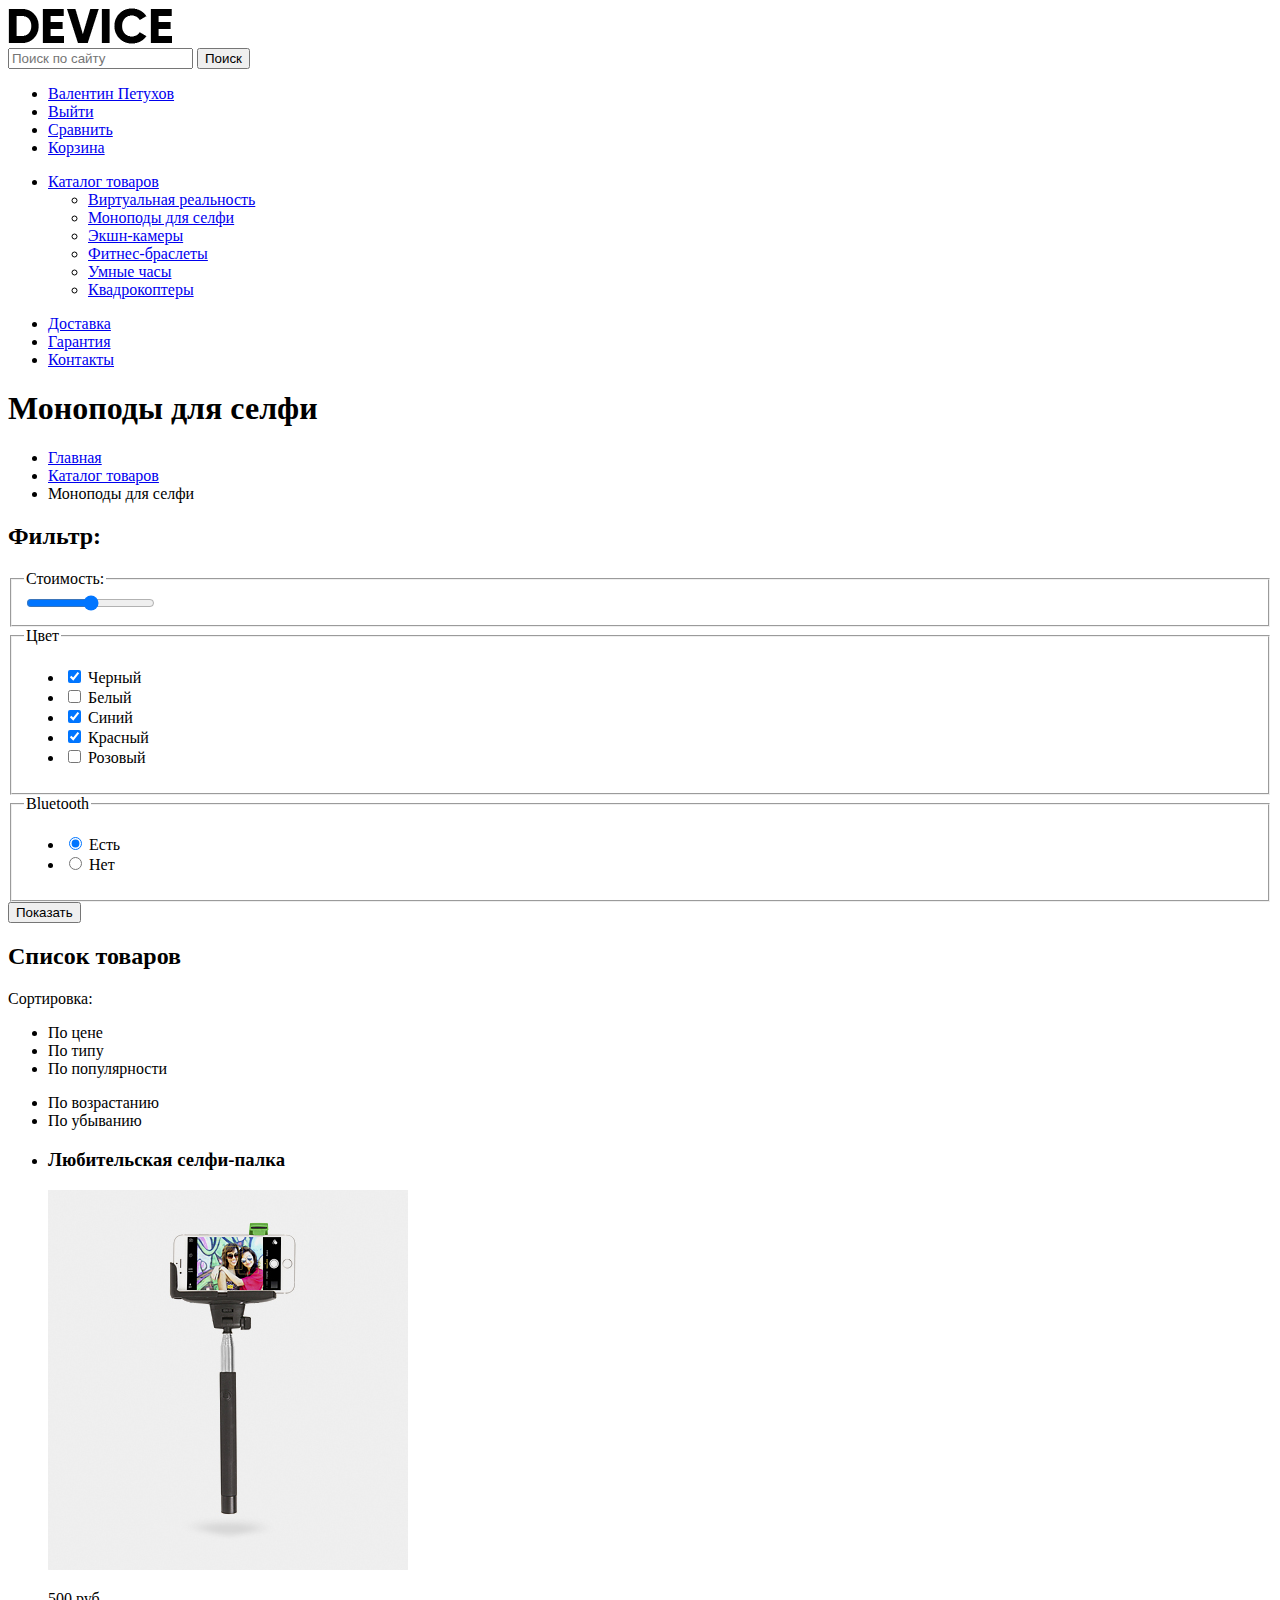
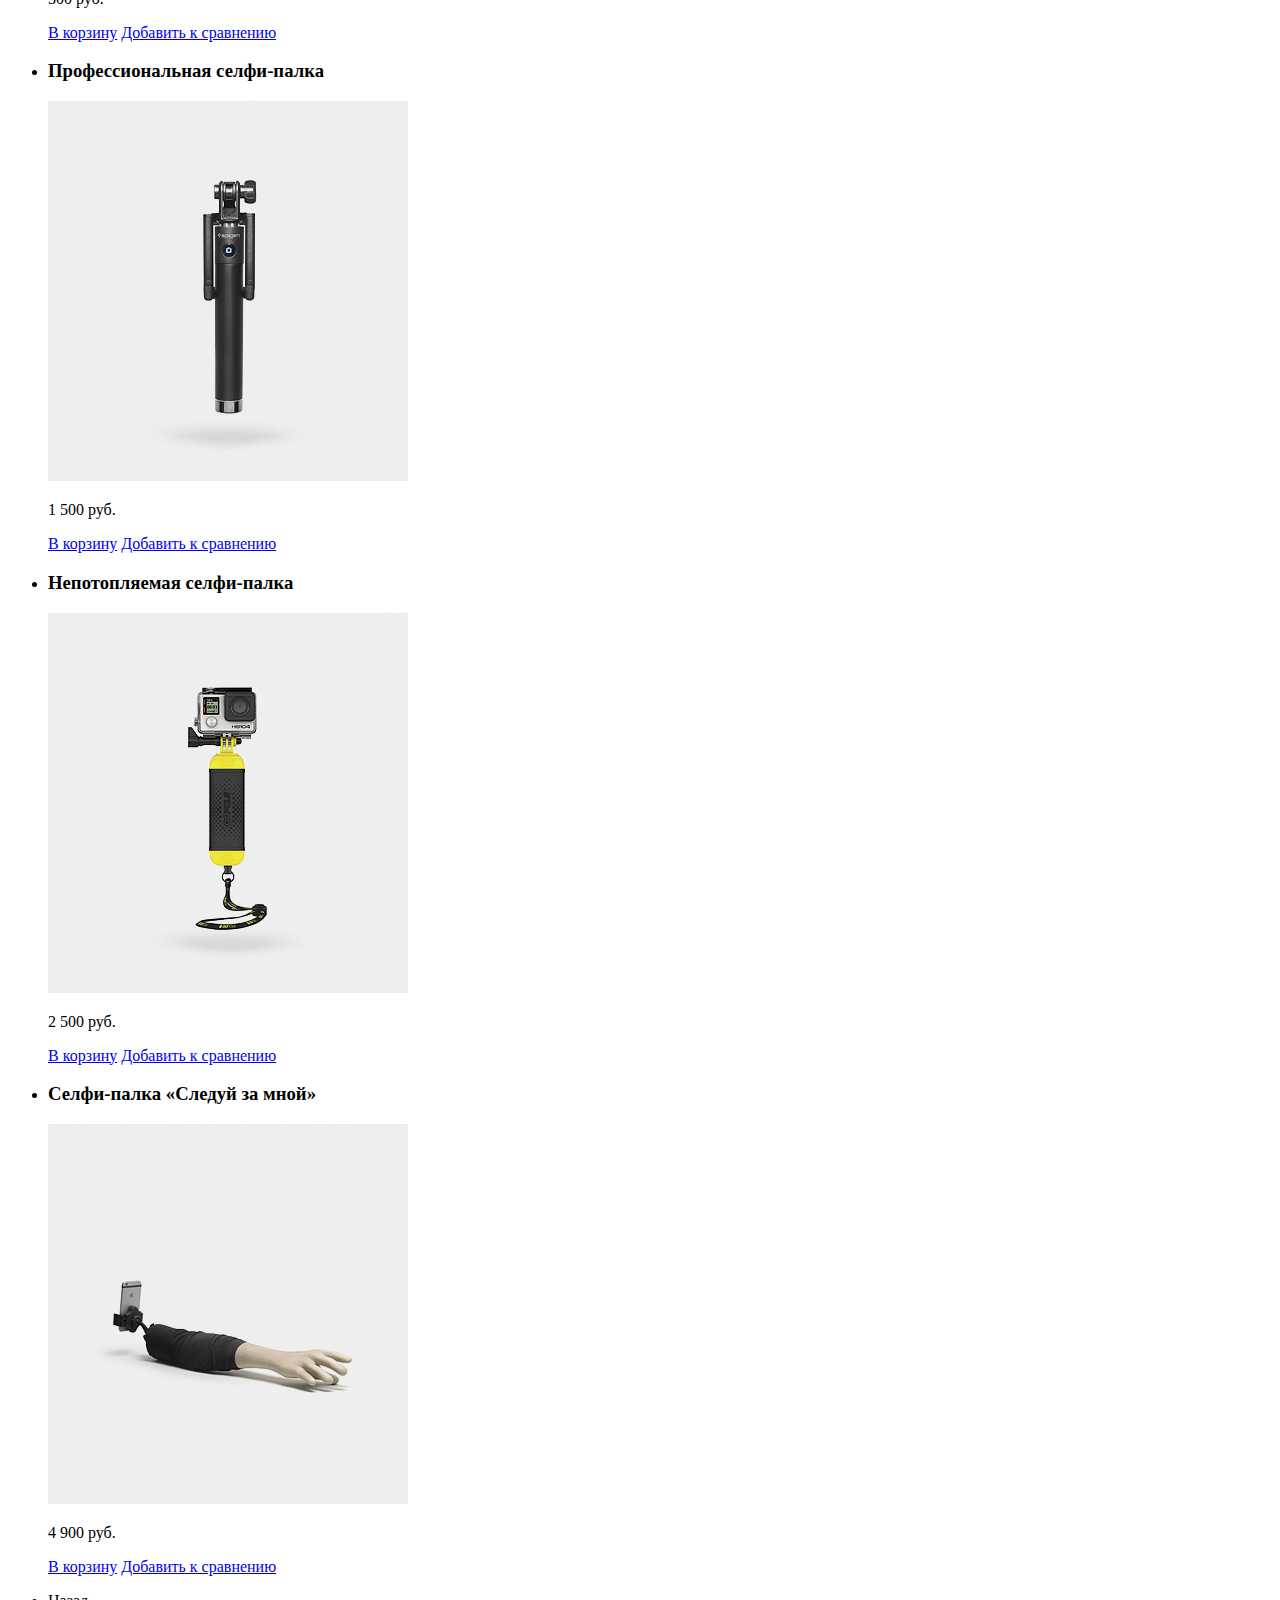
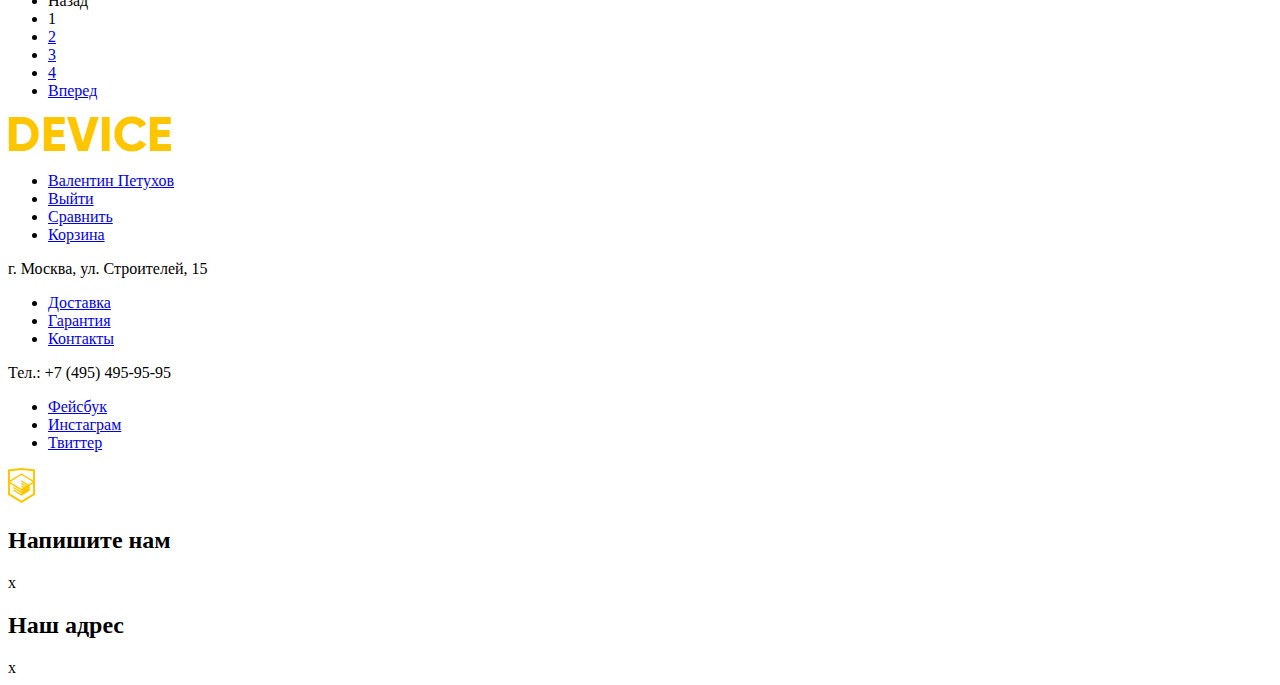
==== catalog.html @ 66d59907 "Доработка страницы каталога по замечаниям" ====
<!DOCTYPE html>
<html lang="ru">
<head>
	<meta charset="utf-8">
	<title>Каталог магазина полезных гаджетов «Девайс»</title>
</head>
<body>
	<header class="main-header">
		<a href="index.html" class="logo">
			<img src="images/device-logo.png" width="164" height="36" alt="Логотип магазина «Девайс»" />
		</a>
		<div class="row">
			<div class="search">
				<form id="product-search-form" method="get" action="https://echo.htmlacademy.ru">
					<input type="text" name="search" placeholder="Поиск по сайту" />
					<button type="submit" name="search">Поиск</button>
				</form>
			</div>
			<ul class="user-area">
				<li class="logged-in"><a href="#">Валентин Петухов</a></li>
				<li class="login-link"><a href="#">Выйти</a></li>
				<li class="compare"><a href="#">Сравнить</a></li>
				<li class="cart"><a href="#">Корзина</a></li>
			</ul>
		</div>

		<div class="row">
			<nav class="catalog-navigation site-navigation">
				<ul>
					<li><a href="catalog.html">Каталог товаров</a>
						<ul>
							<li><a href="vr.html">Виртуальная реальность</a></li>
							<li><a href="monopod.html">Моноподы для селфи</a></li>
							<li><a href="action-cam.html">Экшн-камеры</a></li>
							<li><a href="fitness.html">Фитнес-браслеты</a></li>
							<li><a href="smart-watch.html">Умные часы</a></li>
							<li><a href="quadrocopter.html">Квадрокоптеры</a></li>							
						</ul>
					</li>
				</ul>
			</nav>
			<nav class="secondary-navigation site-navigation">
				<ul>
					<li><a href="delivery.html">Доставка</a></li>
					<li><a href="guarantee.html">Гарантия</a></li>
					<li><a href="contacts.html">Контакты</a></li>
				</ul>
			</nav>
		</div>
	</header>
	<main class="main-content">
		<h1 class="page-title">Моноподы для селфи</h1>
		<ul class="breadcrumbs">
			<li><a href="index.html">Главная</a></li>
			<li><a href="catalog.html">Каталог товаров</a></li>
			<li class="current">Моноподы для селфи</li>
		</ul>

		<aside class="sidebar">
			<form class="filter" method="get" action="https://echo.htmlacademy.ru">
				<h2>Фильтр:</h2>
				<fieldset class="price-range">
					<legend>Стоимость:</legend>
					<input type="range" name="price-range" min="0" max="10000" />
				</fieldset>

				<fieldset class="color">
					<legend>Цвет</legend>
					<ul class="color-choice">
						<li>
							<input type="checkbox" id="filter-black" name="black" checked />
							<label for="filter-black">Черный</label>
						</li>
						<li>
							<input type="checkbox" id="filter-white" name="white" />
							<label for="filter-white">Белый</label>
						</li>
						<li>
							<input type="checkbox" id="filter-blue" name="blue" checked />
							<label for="filter-blue">Синий</label>
						</li>
						<li>
							<input type="checkbox" id="filter-red" name="red" checked />
							<label for="filter-red">Красный</label>
						</li>
						<li>
							<input type="checkbox" id="filter-pink" name="pink" />
							<label for="filter-pink">Розовый</label>
						</li>
					</ul>
				</fieldset>

				<fieldset class="bluetooth">
					<legend>Bluetooth</legend>
					<ul class="bluetooth-choice">
						<li>
							<input type="radio" id="yes" name="radio" checked />
							<label for="yes">Есть</label>
						</li>
						<li>
							<input type="radio" id="no" name="radio" />
							<label for="no">Нет</label>
						</li>
					</ul>
				</fieldset>
				<button type="submit" class="button">Показать</button>
			</form>
		</aside>

		<section class="products">
			<h2 class="visually-hidden">Список товаров</h2>
			<div class="sorting">
				<p>Сортировка:</p>
				<ul class="sorting-options">
					<li class="active">По цене</li>
					<li>По типу</li>
					<li>По популярности</li>
				</ul>
				<ul class="asc-desc">
					<li>По возрастанию</li>
					<li>По убыванию</li>
				</ul>
			</div>
			<ul class="product-list">
				<li class="product-item">
					<div class="product-item-info">
						<h3><a class="product-category">Любительская селфи-палка</a></h3>
						<p class="product-image"><a href="product-1.html"><img src="images/product-1.jpg" width="360" height="380" alt="Любительская селфи-палка"></a></p>
						<p class="product-price">500 руб.</p>						
					</div>
					<div class="product-item-overlay hidden">
						<a href="#" class="button">В корзину</a>
						<a href="#">Добавить к сравнению</a>						
					</div>
				</li>
				<li class="product-item">
					<div class="product-item-info">
						<h3><a class="product-category">Профессиональная селфи-палка</a></h3>
						<p class="product-image"><a href="product-2.html"><img src="images/product-2.jpg" width="360" height="380" alt="Профессиональная селфи-палка"></a></p>
						<p class="product-price">1 500 руб.</p>						
					</div>
					<div class="product-item-overlay hidden">
						<a href="#" class="button">В корзину</a>
						<a href="#">Добавить к сравнению</a>						
					</div>
				</li>
				<li class="product-item">
					<div class="product-item-info">
						<h3><a class="product-category">Непотопляемая селфи-палка</a></h3>
						<p class="product-image"><a href="product-3.html"><img src="images/product-3.jpg" width="360" height="380" alt="Непотопляемая селфи-палка"></a></p>
						<p class="product-price">2 500 руб.</p>						
					</div>
					<div class="product-item-overlay hidden">
						<a href="#" class="button">В корзину</a>
						<a href="#">Добавить к сравнению</a>						
					</div>
				</li>
				<li class="product-item">
					<div class="product-item-info">
						<h3><a class="product-category">Селфи-палка «Следуй за мной»</a></h3>
						<p class="product-image"><a href="product-4.html"><img src="images/product-4.jpg" width="360" height="380" alt="Селфи-палка «Следуй за мной»"></a></p>
						<p class="product-price">4 900 руб.</p>						
					</div>
					<div class="product-item-overlay hidden">
						<a href="#" class="button">В корзину</a>
						<a href="#">Добавить к сравнению</a>						
					</div>
				</li>
			</ul>
			<ul class="pagination">
				<li><a class="page-number prev">Назад</a></li>
				<li><a class="page-number current">1</a></li>
				<li><a href="#" class="page-number">2</a></li>
				<li><a href="#" class="page-number">3</a></li>
				<li><a href="#" class="page-number">4</a></li>
				<li><a href="#" class="page-number next">Вперед</a></li>
			</ul>
		</section>
	</main>
	<footer class="main-footer">
		<a href="index.html" class="logo">
			<img src="images/device-logo-yellow.png" width="163" height="36" alt="Логотип магазина «Девайс»" />
		</a>
		<ul class="user-area">
			<li class="logged-in"><a href="#">Валентин Петухов</a></li>
			<li class="login-link"><a href="#">Выйти</a></li>
			<li class="compare"><a href="#">Сравнить</a></li>
			<li class="cart"><a href="#">Корзина</a></li>
		</ul>
		<p class="contacts">г. Москва, ул. Строителей, 15</p>
		<nav class="secondary-navigation site-navigation">
			<ul>
				<li><a href="delivery.html">Доставка</a></li>
				<li><a href="guarantee.html">Гарантия</a></li>
				<li><a href="contacts.html">Контакты</a></li>
			</ul>
		</nav>
		<p class="phone">Тел.: +7 (495) 495-95-95</p>
		<ul class="social">
			<li class="social-btn fb"><a href="facebook.com">Фейсбук</a></li>
			<li class="social-btn instagram"><a href="instagram.com">Инстаграм</a></li>
			<li class="social-btn twitter"><a href="twitter.com">Твиттер</a></li>
		</ul>
		<p class="copyright"><a href="https://htmlacademy.ru/intensive/htmlcss" title="HTML Academy" target="_blank"><img src="images/html-academy.png" width="27" height="35" alt="HTML Academy"></a></p>
	</footer>

	<section class="modal modal-contact">
		<h2 class="visually-hidden">Напишите нам</h2>
		<!-- Форма -->
		<span class="modal-close">х</span>
	</section>

	<section class="modal modal-map">
		<h2 class="visually-hidden">Наш адрес</h2>
		<!-- Карта -->
		<span class="modal-close">х</span>
	</section>
</body>
</html>
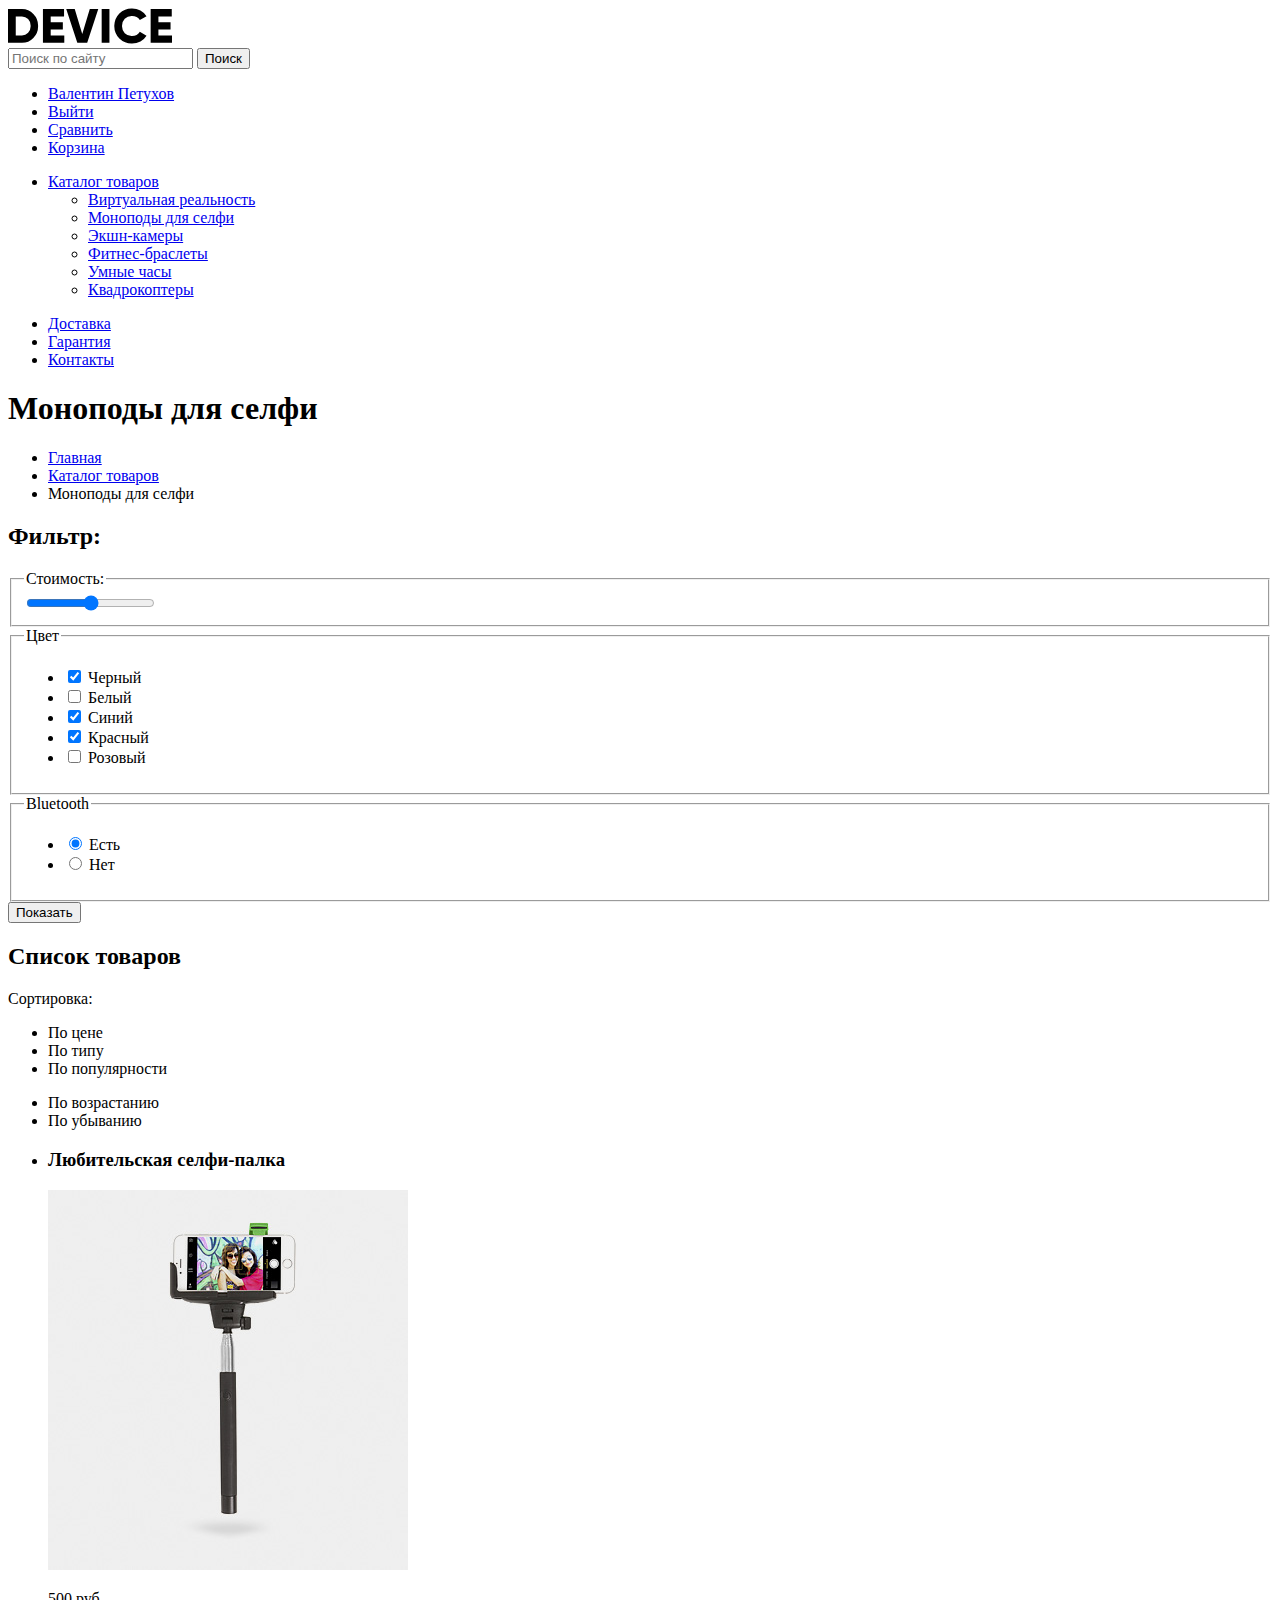
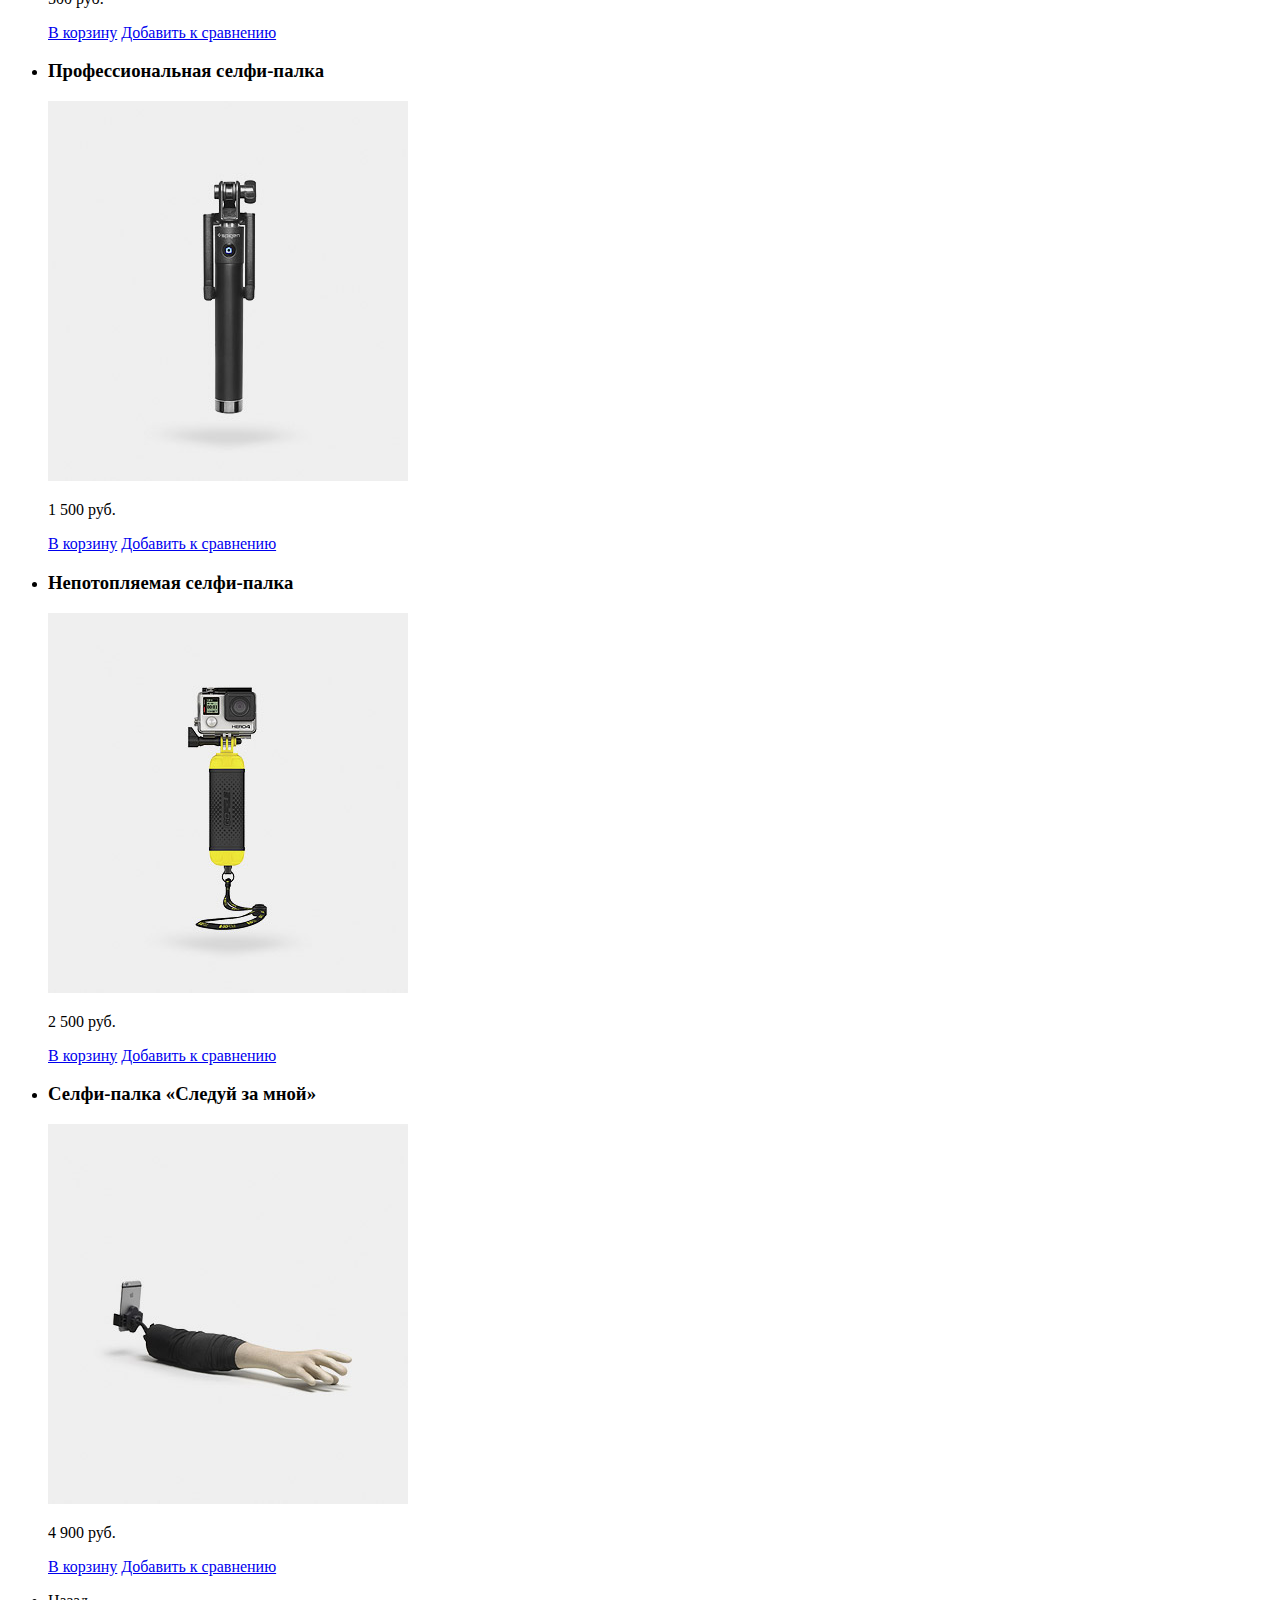
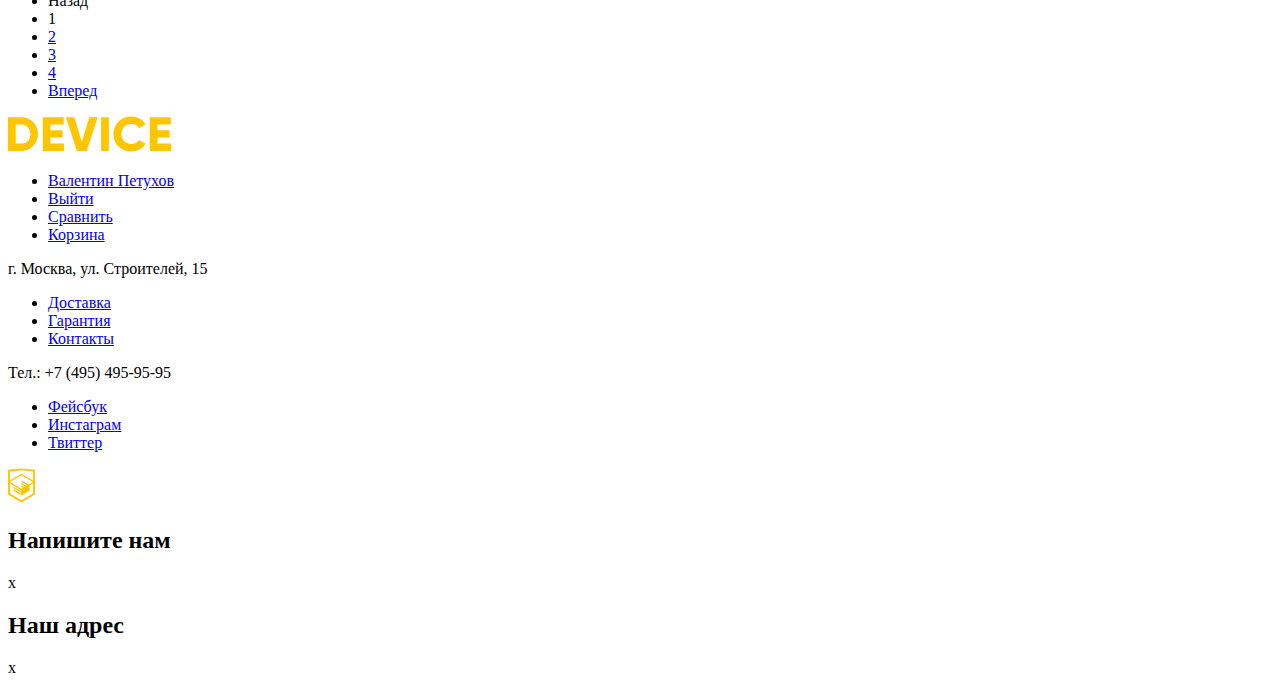
==== commit ff4ed4fa: "Подготовка графики – страница каталога" ====
--- a/catalog.html
+++ b/catalog.html
@@ -7,7 +7,7 @@
 <body>
 	<header class="main-header">
 		<a href="index.html" class="logo">
-			<img src="images/device-logo.png" width="164" height="36" alt="Логотип магазина «Девайс»" />
+			<img src="images/device-logo.svg" width="164" height="36" alt="Логотип магазина «Девайс»" />
 		</a>
 		<div class="row">
 			<div class="search">
@@ -179,7 +179,7 @@
 	</main>
 	<footer class="main-footer">
 		<a href="index.html" class="logo">
-			<img src="images/device-logo-yellow.png" width="163" height="36" alt="Логотип магазина «Девайс»" />
+			<img src="images/device-logo-yellow.svg" width="163" height="36" alt="Логотип магазина «Девайс»" />
 		</a>
 		<ul class="user-area">
 			<li class="logged-in"><a href="#">Валентин Петухов</a></li>
@@ -201,7 +201,7 @@
 			<li class="social-btn instagram"><a href="instagram.com">Инстаграм</a></li>
 			<li class="social-btn twitter"><a href="twitter.com">Твиттер</a></li>
 		</ul>
-		<p class="copyright"><a href="https://htmlacademy.ru/intensive/htmlcss" title="HTML Academy" target="_blank"><img src="images/html-academy.png" width="27" height="35" alt="HTML Academy"></a></p>
+		<p class="copyright"><a href="https://htmlacademy.ru/intensive/htmlcss" title="HTML Academy" target="_blank"><img src="images/html-academy.svg" width="27" height="35" alt="HTML Academy"></a></p>
 	</footer>
 
 	<section class="modal modal-contact">
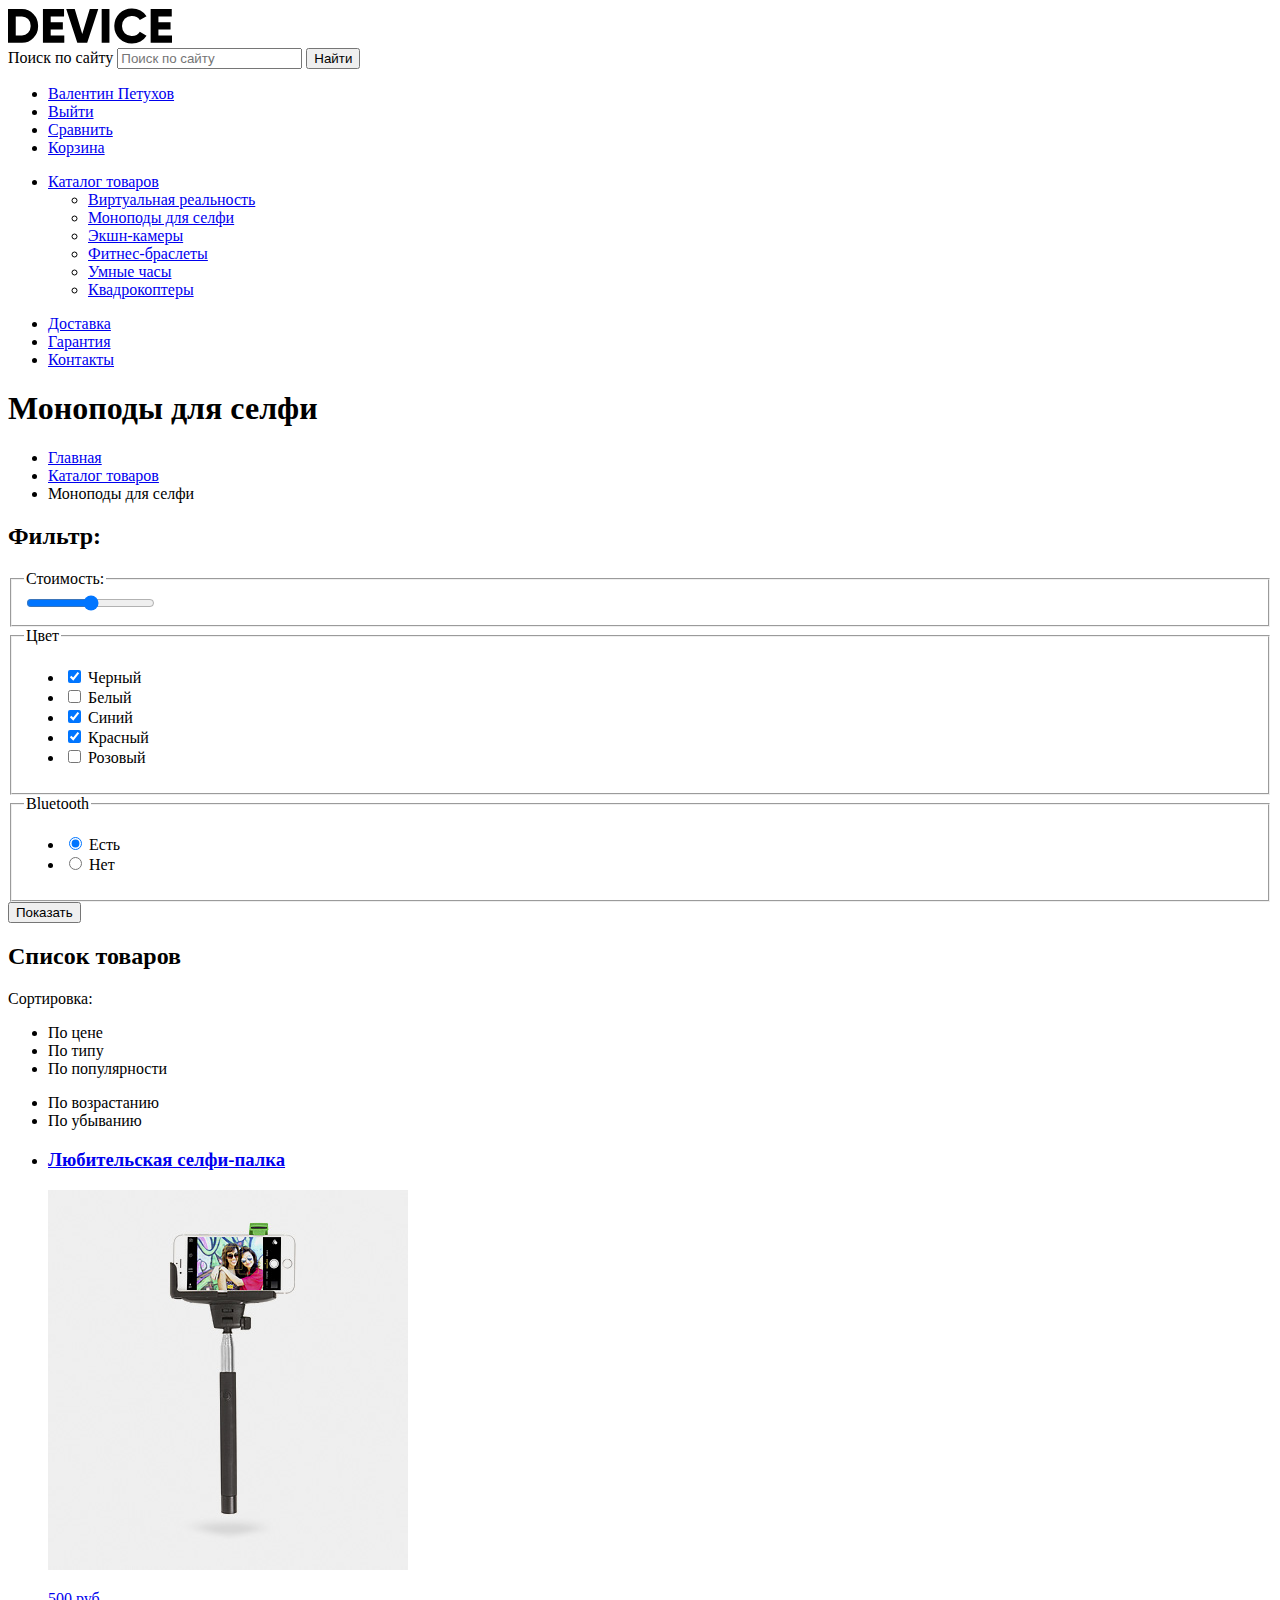
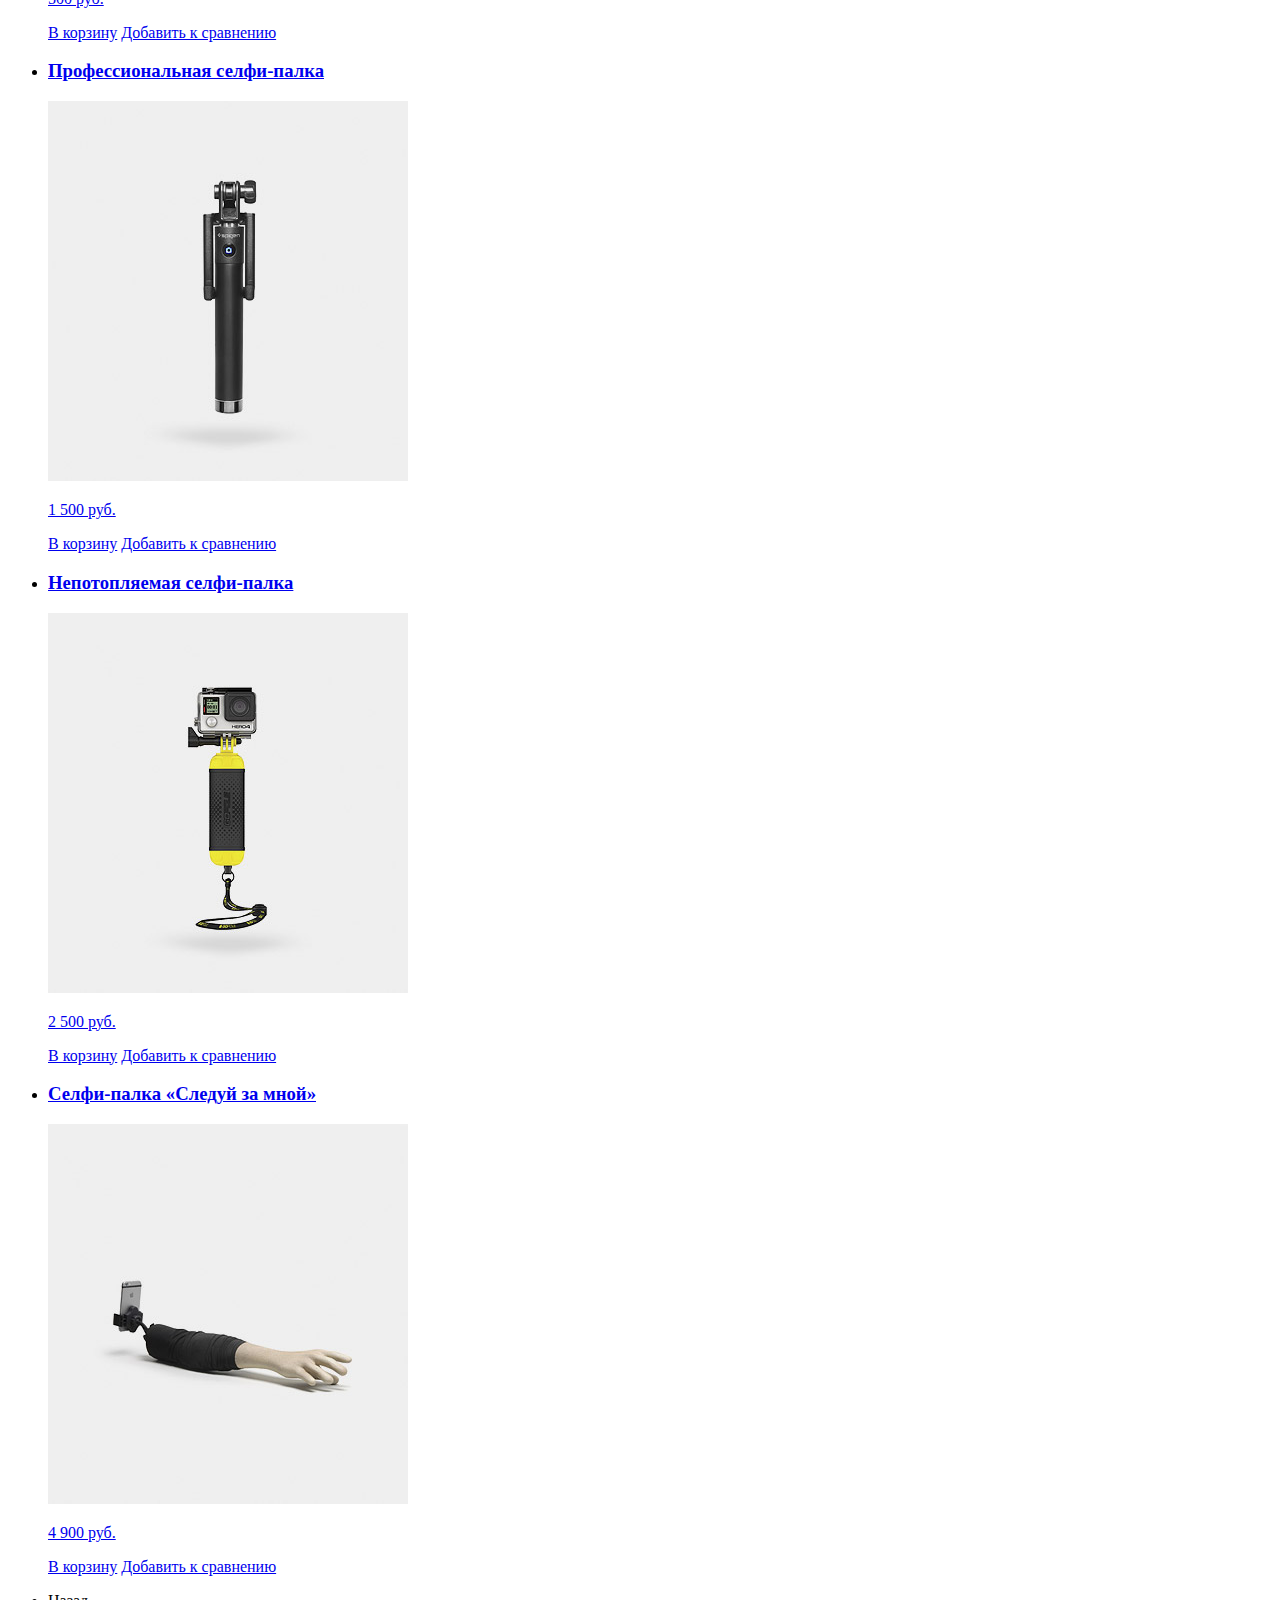
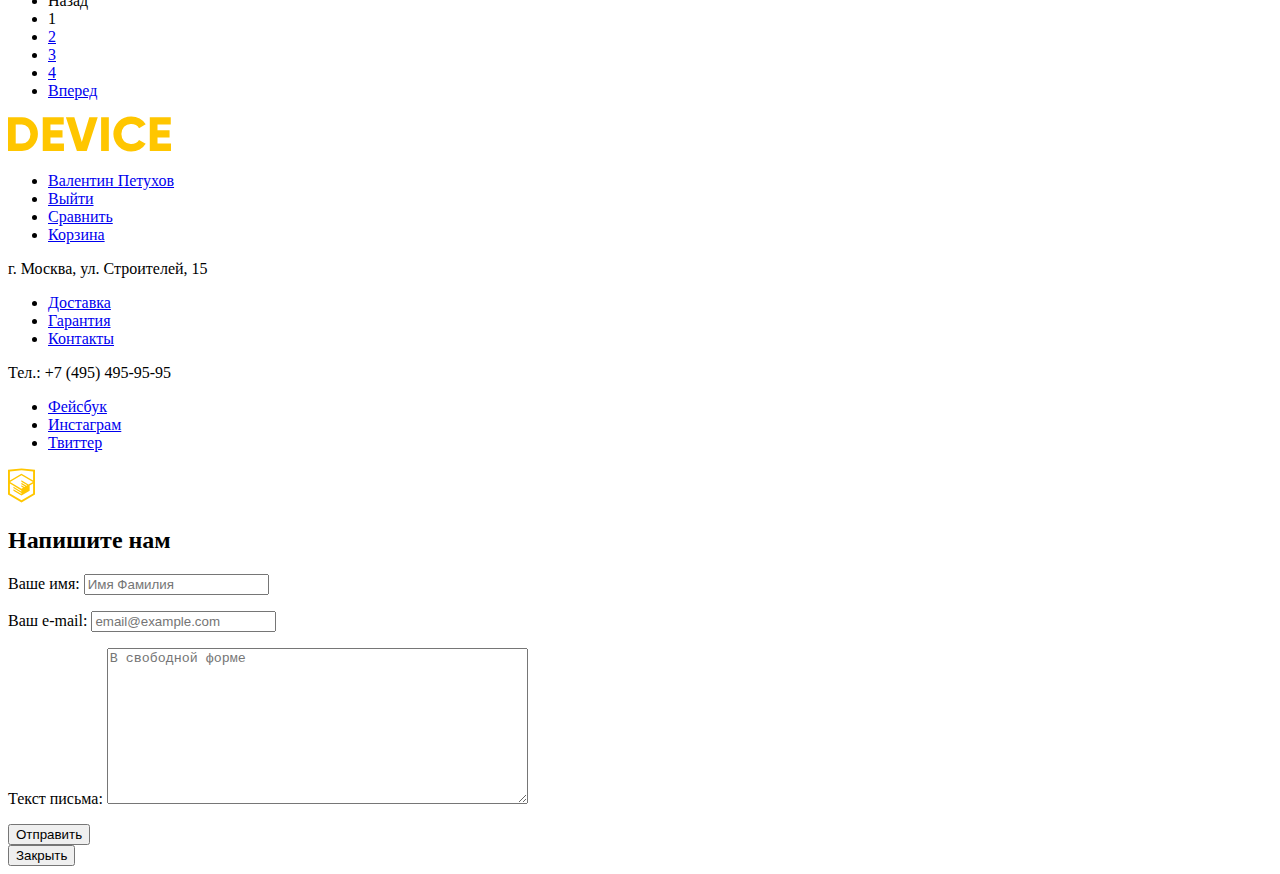
==== commit 0480392b: "Завершение разметки, доступность – страница каталога" ====
--- a/catalog.html
+++ b/catalog.html
@@ -11,21 +11,22 @@
 		</a>
 		<div class="row">
 			<div class="search">
-				<form id="product-search-form" method="get" action="https://echo.htmlacademy.ru">
-					<input type="text" name="search" placeholder="Поиск по сайту" />
-					<button type="submit" name="search">Поиск</button>
+				<form id="search-form" action="https://echo.htmlacademy.ru" method="get">
+					<label for="search-input" class="visually-hidden">Поиск по сайту</label>
+					<input type="text" id="search-input" name="search" placeholder="Поиск по сайту" />
+					<button type="submit" class="visually-hidden">Найти</button>
 				</form>
 			</div>
-			<ul class="user-area">
-				<li class="logged-in"><a href="#">Валентин Петухов</a></li>
-				<li class="login-link"><a href="#">Выйти</a></li>
-				<li class="compare"><a href="#">Сравнить</a></li>
-				<li class="cart"><a href="#">Корзина</a></li>
+			<ul class="user-area" aria-label="Меню пользователя">
+				<li class="logged-in"><a href="profile.html">Валентин Петухов</a></li>
+				<li class="login-link"><a href="logout.html">Выйти</a></li>
+				<li class="compare"><a href="compare.html">Сравнить</a></li>
+				<li class="cart"><a href="cart.html">Корзина</a></li>
 			</ul>
 		</div>
 
 		<div class="row">
-			<nav class="catalog-navigation site-navigation">
+			<nav class="catalog-navigation site-navigation" aria-label="Навигация по сайту">
 				<ul>
 					<li><a href="catalog.html">Каталог товаров</a>
 						<ul>
@@ -39,7 +40,7 @@
 					</li>
 				</ul>
 			</nav>
-			<nav class="secondary-navigation site-navigation">
+			<nav class="secondary-navigation site-navigation" aria-label="Навигация по сайту">
 				<ul>
 					<li><a href="delivery.html">Доставка</a></li>
 					<li><a href="guarantee.html">Гарантия</a></li>
@@ -57,7 +58,7 @@
 		</ul>
 
 		<aside class="sidebar">
-			<form class="filter" method="get" action="https://echo.htmlacademy.ru">
+			<form class="filter" action="https://echo.htmlacademy.ru" method="get">
 				<h2>Фильтр:</h2>
 				<fieldset class="price-range">
 					<legend>Стоимость:</legend>
@@ -67,24 +68,24 @@
 				<fieldset class="color">
 					<legend>Цвет</legend>
 					<ul class="color-choice">
-						<li>
-							<input type="checkbox" id="filter-black" name="black" checked />
+						<li class="filter-option">
+							<input type="checkbox" id="filter-black" class="visually-hidden filter-input filter-input-checkbox" name="black" checked />
 							<label for="filter-black">Черный</label>
 						</li>
-						<li>
-							<input type="checkbox" id="filter-white" name="white" />
+						<li class="filter-option">
+							<input type="checkbox" id="filter-white" class="visually-hidden filter-input filter-input-checkbox" name="white" />
 							<label for="filter-white">Белый</label>
 						</li>
-						<li>
-							<input type="checkbox" id="filter-blue" name="blue" checked />
+						<li class="filter-option">
+							<input type="checkbox" id="filter-blue" class="visually-hidden filter-input filter-input-checkbox" name="blue" checked />
 							<label for="filter-blue">Синий</label>
 						</li>
-						<li>
-							<input type="checkbox" id="filter-red" name="red" checked />
+						<li class="filter-option">
+							<input type="checkbox" id="filter-red" class="visually-hidden filter-input filter-input-checkbox" name="red" checked />
 							<label for="filter-red">Красный</label>
 						</li>
-						<li>
-							<input type="checkbox" id="filter-pink" name="pink" />
+						<li class="filter-option">
+							<input type="checkbox" id="filter-pink" class="visually-hidden filter-input filter-input-checkbox" name="pink" />
 							<label for="filter-pink">Розовый</label>
 						</li>
 					</ul>
@@ -93,17 +94,17 @@
 				<fieldset class="bluetooth">
 					<legend>Bluetooth</legend>
 					<ul class="bluetooth-choice">
-						<li>
-							<input type="radio" id="yes" name="radio" checked />
+						<li class="filter-option">
+							<input type="radio" id="yes" class="visually-hidden filter-input filter-input-radio" name="radio" checked />
 							<label for="yes">Есть</label>
 						</li>
-						<li>
-							<input type="radio" id="no" name="radio" />
+						<li class="filter-option">
+							<input type="radio" id="no" class="visually-hidden filter-input filter-input-radio" name="radio" />
 							<label for="no">Нет</label>
 						</li>
 					</ul>
 				</fieldset>
-				<button type="submit" class="button">Показать</button>
+				<button type="submit" class="button filter-button">Показать</button>
 			</form>
 		</aside>
 
@@ -124,42 +125,50 @@
 			<ul class="product-list">
 				<li class="product-item">
 					<div class="product-item-info">
-						<h3><a class="product-category">Любительская селфи-палка</a></h3>
-						<p class="product-image"><a href="product-1.html"><img src="images/product-1.jpg" width="360" height="380" alt="Любительская селфи-палка"></a></p>
-						<p class="product-price">500 руб.</p>						
-					</div>
-					<div class="product-item-overlay hidden">
-						<a href="#" class="button">В корзину</a>
-						<a href="#">Добавить к сравнению</a>						
-					</div>
-				</li>
-				<li class="product-item">
-					<div class="product-item-info">
-						<h3><a class="product-category">Профессиональная селфи-палка</a></h3>
-						<p class="product-image"><a href="product-2.html"><img src="images/product-2.jpg" width="360" height="380" alt="Профессиональная селфи-палка"></a></p>
-						<p class="product-price">1 500 руб.</p>						
-					</div>
-					<div class="product-item-overlay hidden">
-						<a href="#" class="button">В корзину</a>
-						<a href="#">Добавить к сравнению</a>						
-					</div>
-				</li>
-				<li class="product-item">
-					<div class="product-item-info">
-						<h3><a class="product-category">Непотопляемая селфи-палка</a></h3>
-						<p class="product-image"><a href="product-3.html"><img src="images/product-3.jpg" width="360" height="380" alt="Непотопляемая селфи-палка"></a></p>
-						<p class="product-price">2 500 руб.</p>						
-					</div>
-					<div class="product-item-overlay hidden">
-						<a href="#" class="button">В корзину</a>
-						<a href="#">Добавить к сравнению</a>						
-					</div>
-				</li>
-				<li class="product-item">
-					<div class="product-item-info">
-						<h3><a class="product-category">Селфи-палка «Следуй за мной»</a></h3>
-						<p class="product-image"><a href="product-4.html"><img src="images/product-4.jpg" width="360" height="380" alt="Селфи-палка «Следуй за мной»"></a></p>
-						<p class="product-price">4 900 руб.</p>						
+						<a href="product-1.html">
+							<h3 class="product-title">Любительская селфи-палка</h3>
+							<p class="product-image"><img src="images/product-1.jpg" width="360" height="380" alt="Любительская селфи-палка"></p>
+							<p class="product-price">500 руб.</p>
+						</a>					
+					</div>
+					<div class="product-item-overlay hidden">
+						<a href="#" class="button">В корзину</a>
+						<a href="#">Добавить к сравнению</a>						
+					</div>
+				</li>
+				<li class="product-item">
+					<div class="product-item-info">
+						<a href="product-2.html">
+							<h3 class="product-title">Профессиональная селфи-палка</h3>
+							<p class="product-image"><img src="images/product-2.jpg" width="360" height="380" alt="Профессиональная селфи-палка"></p>
+							<p class="product-price">1 500 руб.</p>
+						</a>				
+					</div>
+					<div class="product-item-overlay hidden">
+						<a href="#" class="button">В корзину</a>
+						<a href="#">Добавить к сравнению</a>						
+					</div>
+				</li>
+				<li class="product-item">
+					<div class="product-item-info">
+						<a href="product-3.html">
+							<h3 class="product-title">Непотопляемая селфи-палка</h3>
+							<p class="product-image"><img src="images/product-3.jpg" width="360" height="380" alt="Непотопляемая селфи-палка"></p>
+							<p class="product-price">2 500 руб.</p>
+						</a>
+					</div>
+					<div class="product-item-overlay hidden">
+						<a href="#" class="button">В корзину</a>
+						<a href="#">Добавить к сравнению</a>						
+					</div>
+				</li>
+				<li class="product-item">
+					<div class="product-item-info">
+						<a href="product-4.html">
+							<h3 class="product-title">Селфи-палка «Следуй за мной»</h3>
+							<p class="product-image"><img src="images/product-4.jpg" width="360" height="380" alt="Селфи-палка «Следуй за мной»"></p>
+							<p class="product-price">4 900 руб.</p>
+						</a>
 					</div>
 					<div class="product-item-overlay hidden">
 						<a href="#" class="button">В корзину</a>
@@ -181,14 +190,14 @@
 		<a href="index.html" class="logo">
 			<img src="images/device-logo-yellow.svg" width="163" height="36" alt="Логотип магазина «Девайс»" />
 		</a>
-		<ul class="user-area">
-			<li class="logged-in"><a href="#">Валентин Петухов</a></li>
-			<li class="login-link"><a href="#">Выйти</a></li>
-			<li class="compare"><a href="#">Сравнить</a></li>
-			<li class="cart"><a href="#">Корзина</a></li>
+		<ul class="user-area" aria-label="Меню пользователя">
+			<li class="logged-in"><a href="profile.html">Валентин Петухов</a></li>
+			<li class="login-link"><a href="logout.html">Выйти</a></li>
+			<li class="compare"><a href="compare.html">Сравнить</a></li>
+			<li class="cart"><a href="cart.html">Корзина</a></li>
 		</ul>
 		<p class="contacts">г. Москва, ул. Строителей, 15</p>
-		<nav class="secondary-navigation site-navigation">
+		<nav class="secondary-navigation site-navigation" aria-label="Навигация по сайту">
 			<ul>
 				<li><a href="delivery.html">Доставка</a></li>
 				<li><a href="guarantee.html">Гарантия</a></li>
@@ -196,24 +205,32 @@
 			</ul>
 		</nav>
 		<p class="phone">Тел.: +7 (495) 495-95-95</p>
-		<ul class="social">
-			<li class="social-btn fb"><a href="facebook.com">Фейсбук</a></li>
-			<li class="social-btn instagram"><a href="instagram.com">Инстаграм</a></li>
-			<li class="social-btn twitter"><a href="twitter.com">Твиттер</a></li>
+		<ul class="social" aria-label="Мы в социальных сетях">
+			<li class="social-btn fb"><a href="https://facebook.com">Фейсбук</a></li>
+			<li class="social-btn instagram"><a href="https://instagram.com">Инстаграм</a></li>
+			<li class="social-btn twitter"><a href="https://twitter.com">Твиттер</a></li>
 		</ul>
 		<p class="copyright"><a href="https://htmlacademy.ru/intensive/htmlcss" title="HTML Academy" target="_blank"><img src="images/html-academy.svg" width="27" height="35" alt="HTML Academy"></a></p>
 	</footer>
 
 	<section class="modal modal-contact">
 		<h2 class="visually-hidden">Напишите нам</h2>
-		<!-- Форма -->
-		<span class="modal-close">х</span>
-	</section>
-
-	<section class="modal modal-map">
-		<h2 class="visually-hidden">Наш адрес</h2>
-		<!-- Карта -->
-		<span class="modal-close">х</span>
+		<form class="contact" action="https://echo.htmlacademy.ru" method="post">
+			<p>
+				<label for="contact-name">Ваше имя:</label>
+				<input id="contact-name" type="text" name="name" placeholder="Имя Фамилия" />
+			</p>
+			<p>
+				<label for="contact-email">Ваш e-mail:</label>
+				<input id="contact-email" type="email" name="email" placeholder="email@example.com" />
+			</p>
+			<p>
+				<label for="contact-msg">Текст письма:</label>
+				<textarea id="contact-msg" name="msg" rows="10" cols="50" placeholder="В свободной форме"></textarea>
+			</p>
+			<button type="submit" class="button">Отправить</button>
+		</form>
+		<button type="button" class="modal-close">Закрыть</button>
 	</section>
 </body>
 </html>
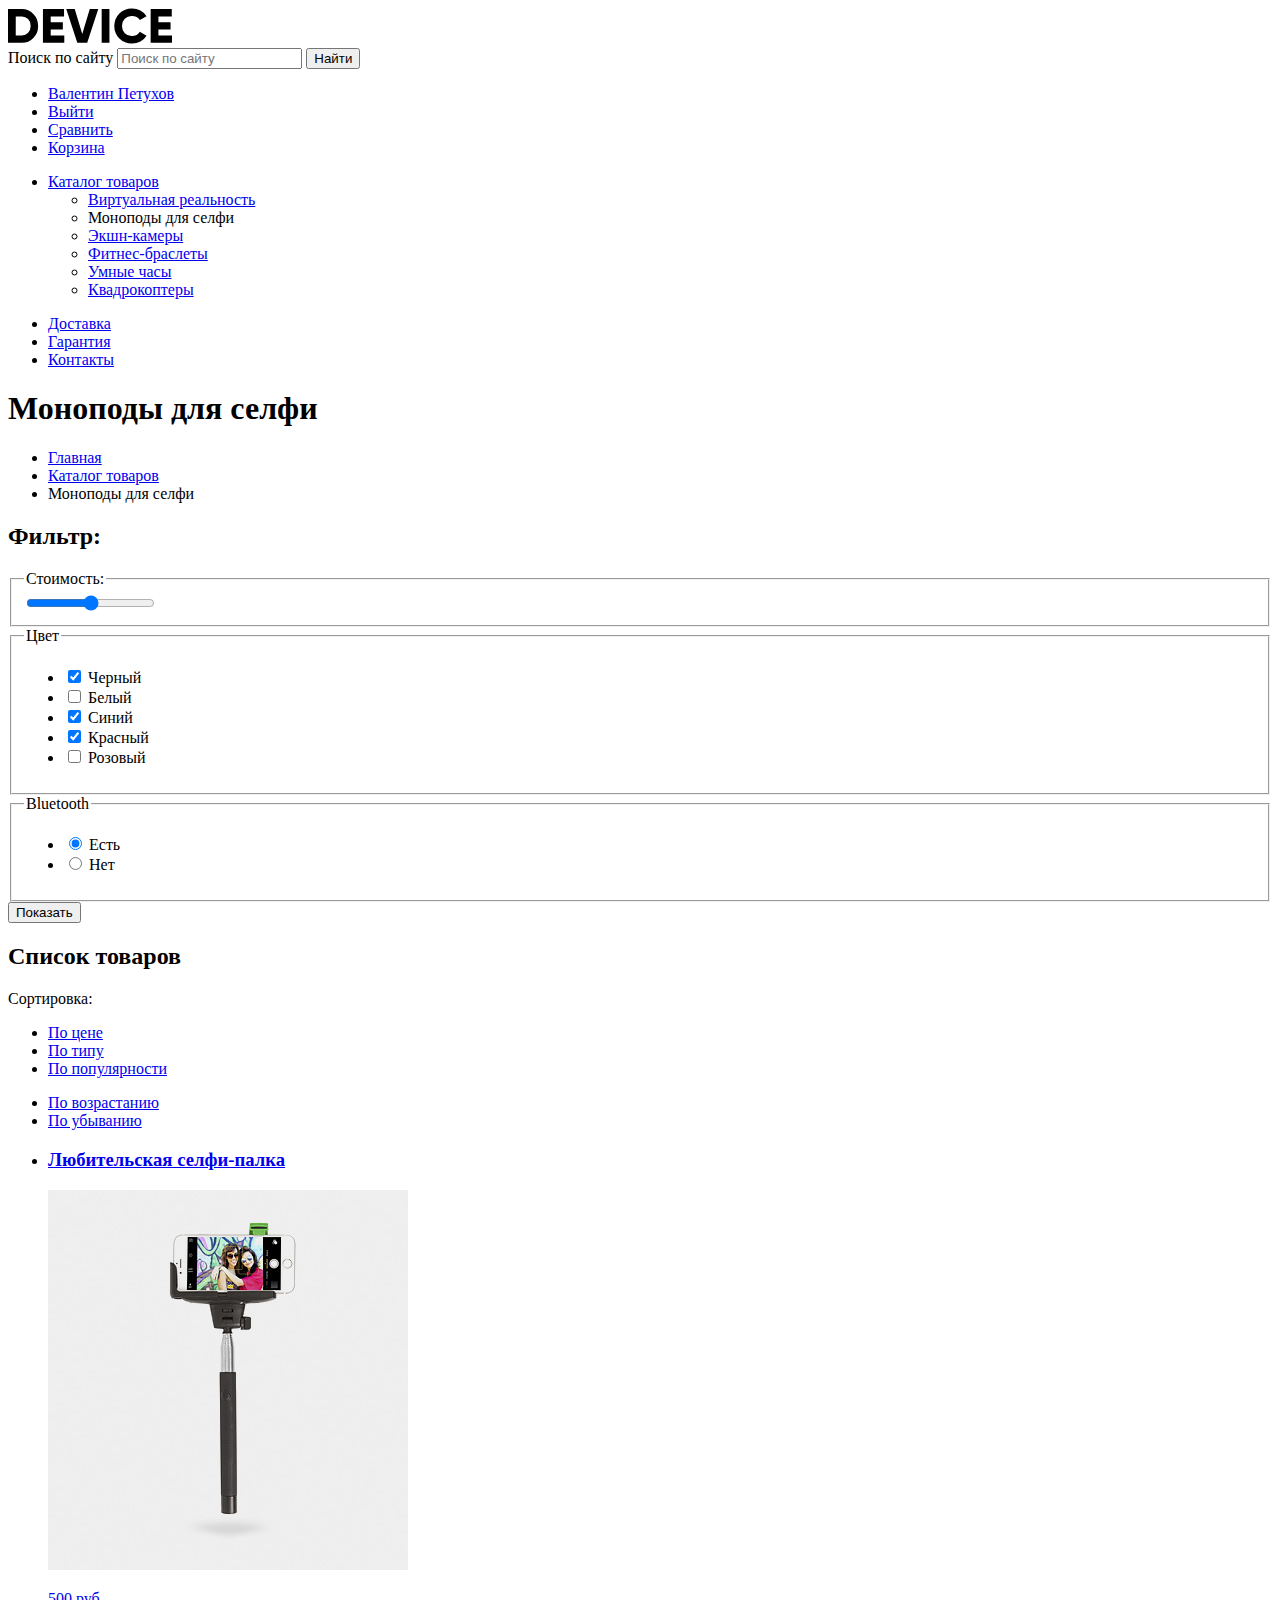
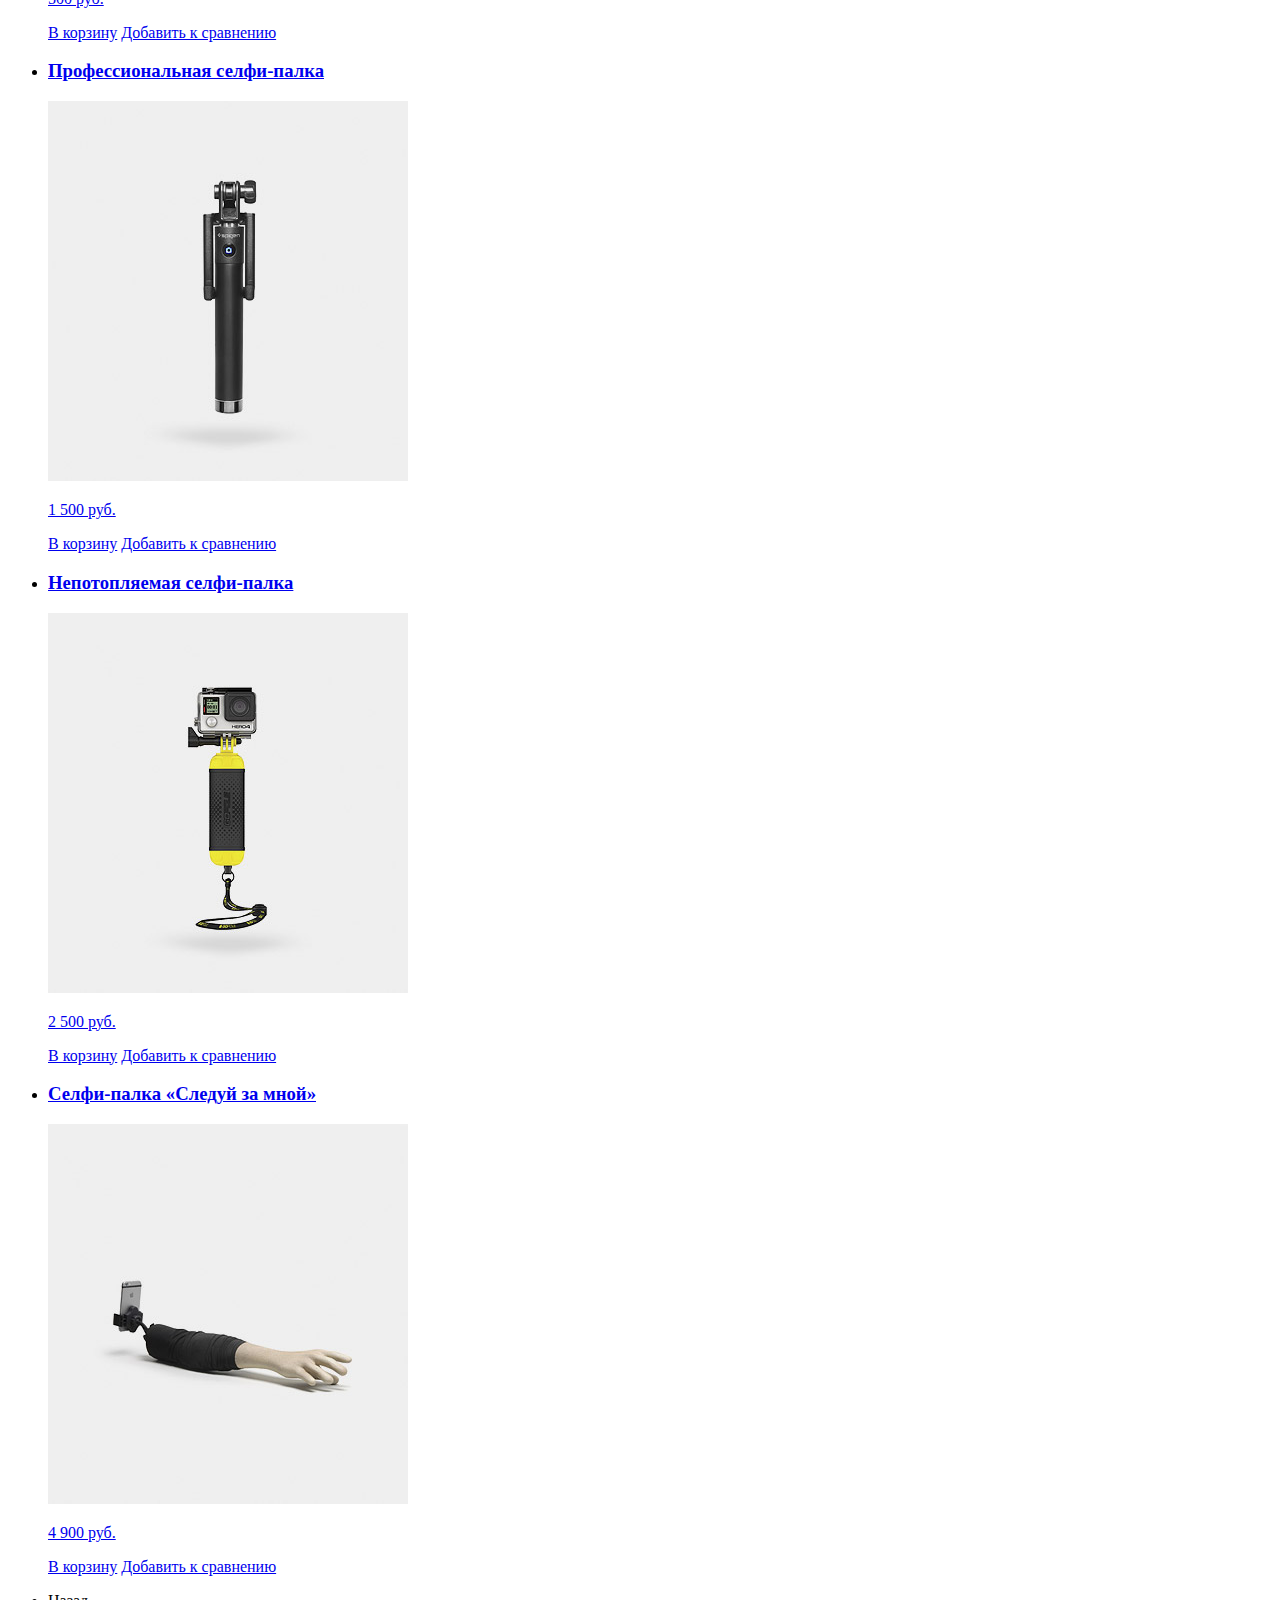
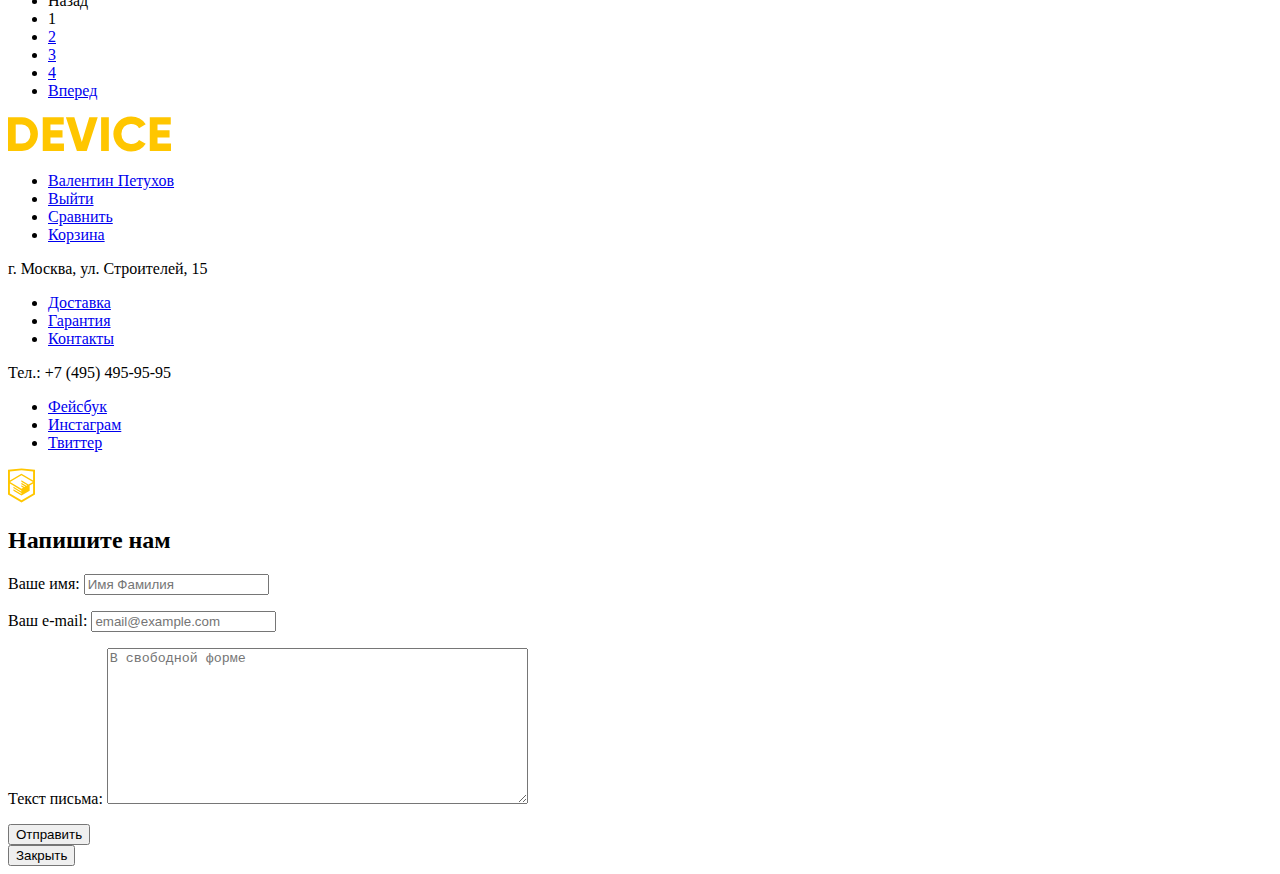
==== commit 05333c9b: "Доработки страницы каталога, завершение разметки, доступность" ====
--- a/catalog.html
+++ b/catalog.html
@@ -5,49 +5,46 @@
 	<title>Каталог магазина полезных гаджетов «Девайс»</title>
 </head>
 <body>
+
 	<header class="main-header">
 		<a href="index.html" class="logo">
 			<img src="images/device-logo.svg" width="164" height="36" alt="Логотип магазина «Девайс»" />
 		</a>
-		<div class="row">
-			<div class="search">
-				<form id="search-form" action="https://echo.htmlacademy.ru" method="get">
-					<label for="search-input" class="visually-hidden">Поиск по сайту</label>
-					<input type="text" id="search-input" name="search" placeholder="Поиск по сайту" />
-					<button type="submit" class="visually-hidden">Найти</button>
-				</form>
-			</div>
-			<ul class="user-area" aria-label="Меню пользователя">
-				<li class="logged-in"><a href="profile.html">Валентин Петухов</a></li>
-				<li class="login-link"><a href="logout.html">Выйти</a></li>
-				<li class="compare"><a href="compare.html">Сравнить</a></li>
-				<li class="cart"><a href="cart.html">Корзина</a></li>
-			</ul>
+		<div class="search">
+			<form id="search-form" action="https://echo.htmlacademy.ru" method="get">
+				<label for="search-input" class="visually-hidden">Поиск по сайту</label>
+				<input type="text" id="search-input" name="search" placeholder="Поиск по сайту" />
+				<button type="submit" class="visually-hidden">Найти</button>
+			</form>
 		</div>
-
-		<div class="row">
-			<nav class="catalog-navigation site-navigation" aria-label="Навигация по сайту">
-				<ul>
-					<li><a href="catalog.html">Каталог товаров</a>
-						<ul>
-							<li><a href="vr.html">Виртуальная реальность</a></li>
-							<li><a href="monopod.html">Моноподы для селфи</a></li>
-							<li><a href="action-cam.html">Экшн-камеры</a></li>
-							<li><a href="fitness.html">Фитнес-браслеты</a></li>
-							<li><a href="smart-watch.html">Умные часы</a></li>
-							<li><a href="quadrocopter.html">Квадрокоптеры</a></li>							
-						</ul>
-					</li>
-				</ul>
-			</nav>
-			<nav class="secondary-navigation site-navigation" aria-label="Навигация по сайту">
-				<ul>
-					<li><a href="delivery.html">Доставка</a></li>
-					<li><a href="guarantee.html">Гарантия</a></li>
-					<li><a href="contacts.html">Контакты</a></li>
-				</ul>
-			</nav>
-		</div>
+		<ul class="user-area" aria-label="Меню пользователя">
+			<li class="logged-in"><a href="profile.html">Валентин Петухов</a></li>
+			<li class="login-link"><a href="logout.html">Выйти</a></li>
+			<li class="compare"><a href="compare.html">Сравнить</a></li>
+			<li class="cart"><a href="cart.html">Корзина</a></li>
+		</ul>
+
+		<nav class="catalog-navigation site-navigation" aria-label="Навигация по сайту">
+			<ul>
+				<li><a href="catalog.html">Каталог товаров</a>
+					<ul>
+						<li><a href="vr.html">Виртуальная реальность</a></li>
+						<li><a>Моноподы для селфи</a></li>
+						<li><a href="action-cam.html">Экшн-камеры</a></li>
+						<li><a href="fitness.html">Фитнес-браслеты</a></li>
+						<li><a href="smart-watch.html">Умные часы</a></li>
+						<li><a href="quadrocopter.html">Квадрокоптеры</a></li>							
+					</ul>
+				</li>
+			</ul>
+		</nav>
+		<nav class="secondary-navigation site-navigation" aria-label="Навигация по сайту">
+			<ul>
+				<li><a href="delivery.html">Доставка</a></li>
+				<li><a href="guarantee.html">Гарантия</a></li>
+				<li><a href="contacts.html">Контакты</a></li>
+			</ul>
+		</nav>
 	</header>
 	<main class="main-content">
 		<h1 class="page-title">Моноподы для селфи</h1>
@@ -113,13 +110,13 @@
 			<div class="sorting">
 				<p>Сортировка:</p>
 				<ul class="sorting-options">
-					<li class="active">По цене</li>
-					<li>По типу</li>
-					<li>По популярности</li>
+					<li class="active"><a href="#" rel="nofollow">По цене</a></li>
+					<li><a href="#" rel="nofollow">По типу</a></li>
+					<li><a href="#" rel="nofollow">По популярности</a></li>
 				</ul>
 				<ul class="asc-desc">
-					<li>По возрастанию</li>
-					<li>По убыванию</li>
+					<li><a href="#" rel="nofollow">По возрастанию</a></li>
+					<li><a href="#" rel="nofollow">По убыванию</a></li>
 				</ul>
 			</div>
 			<ul class="product-list">
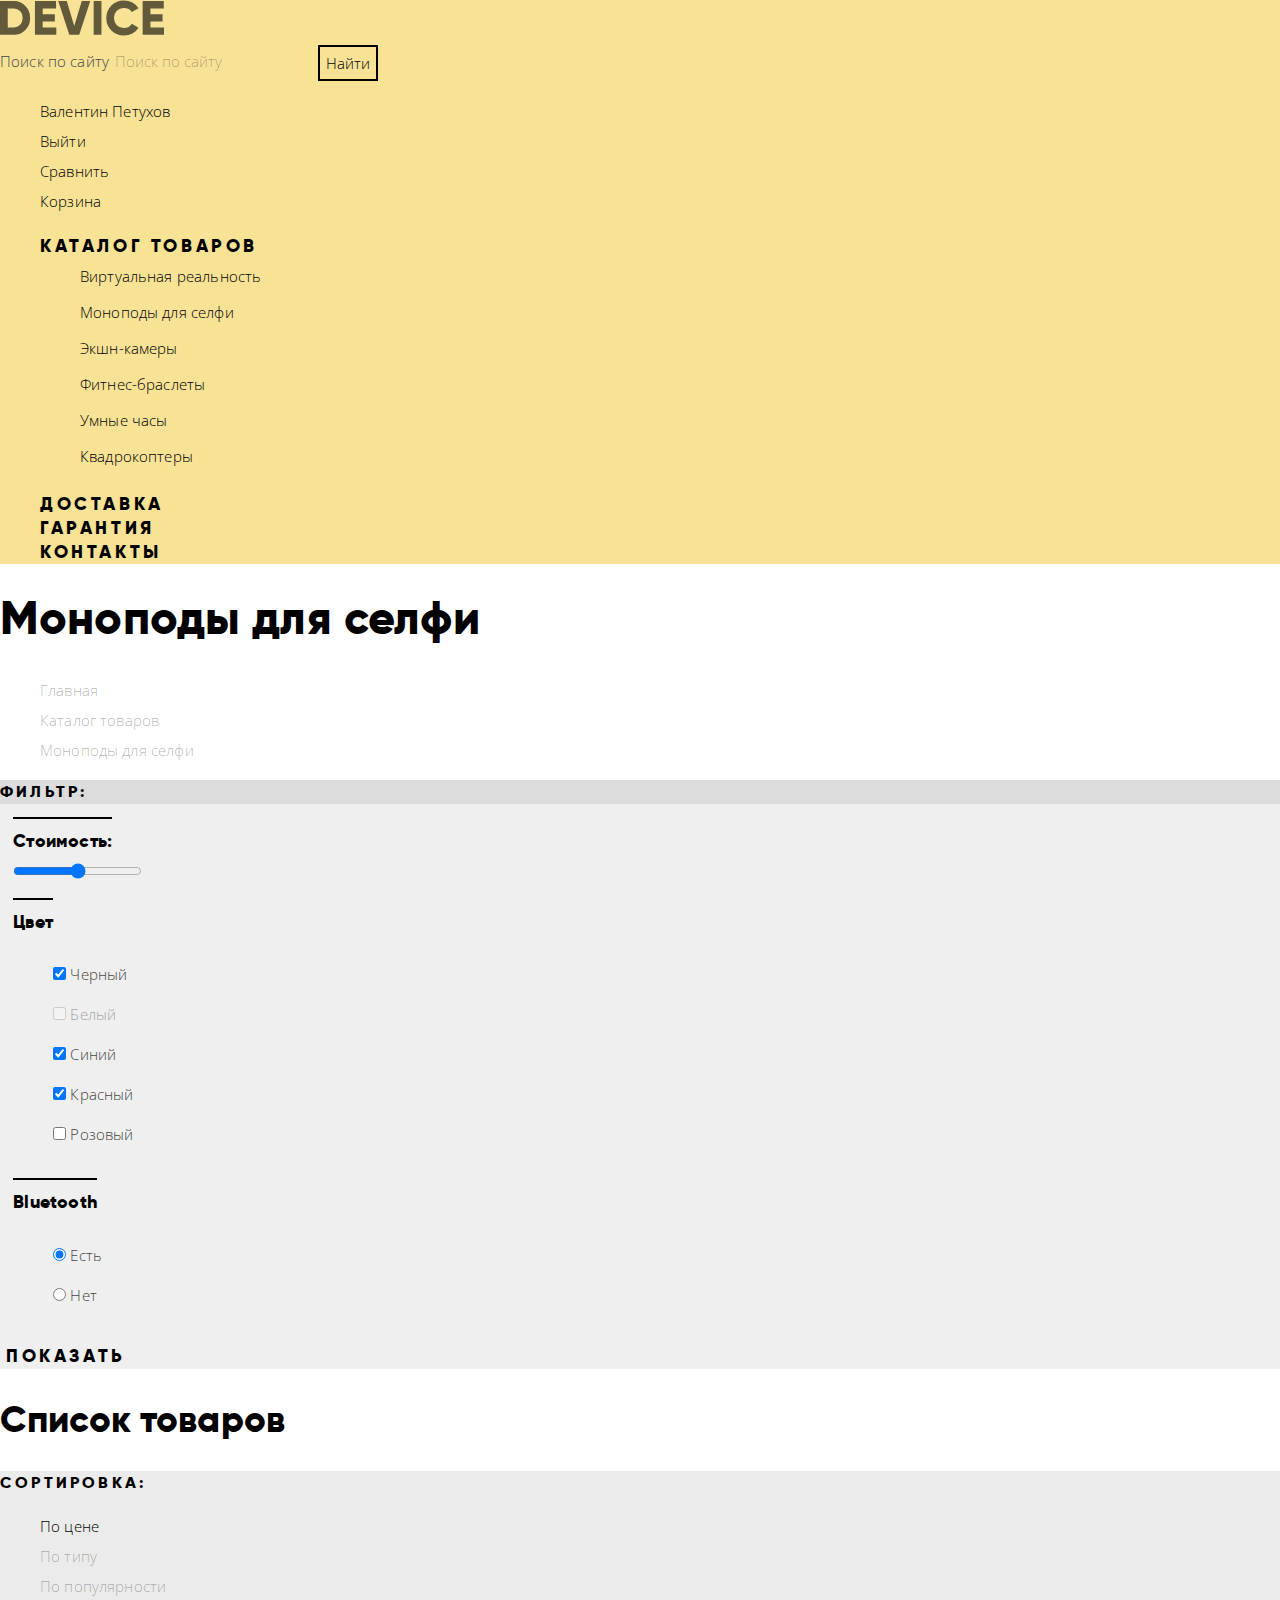
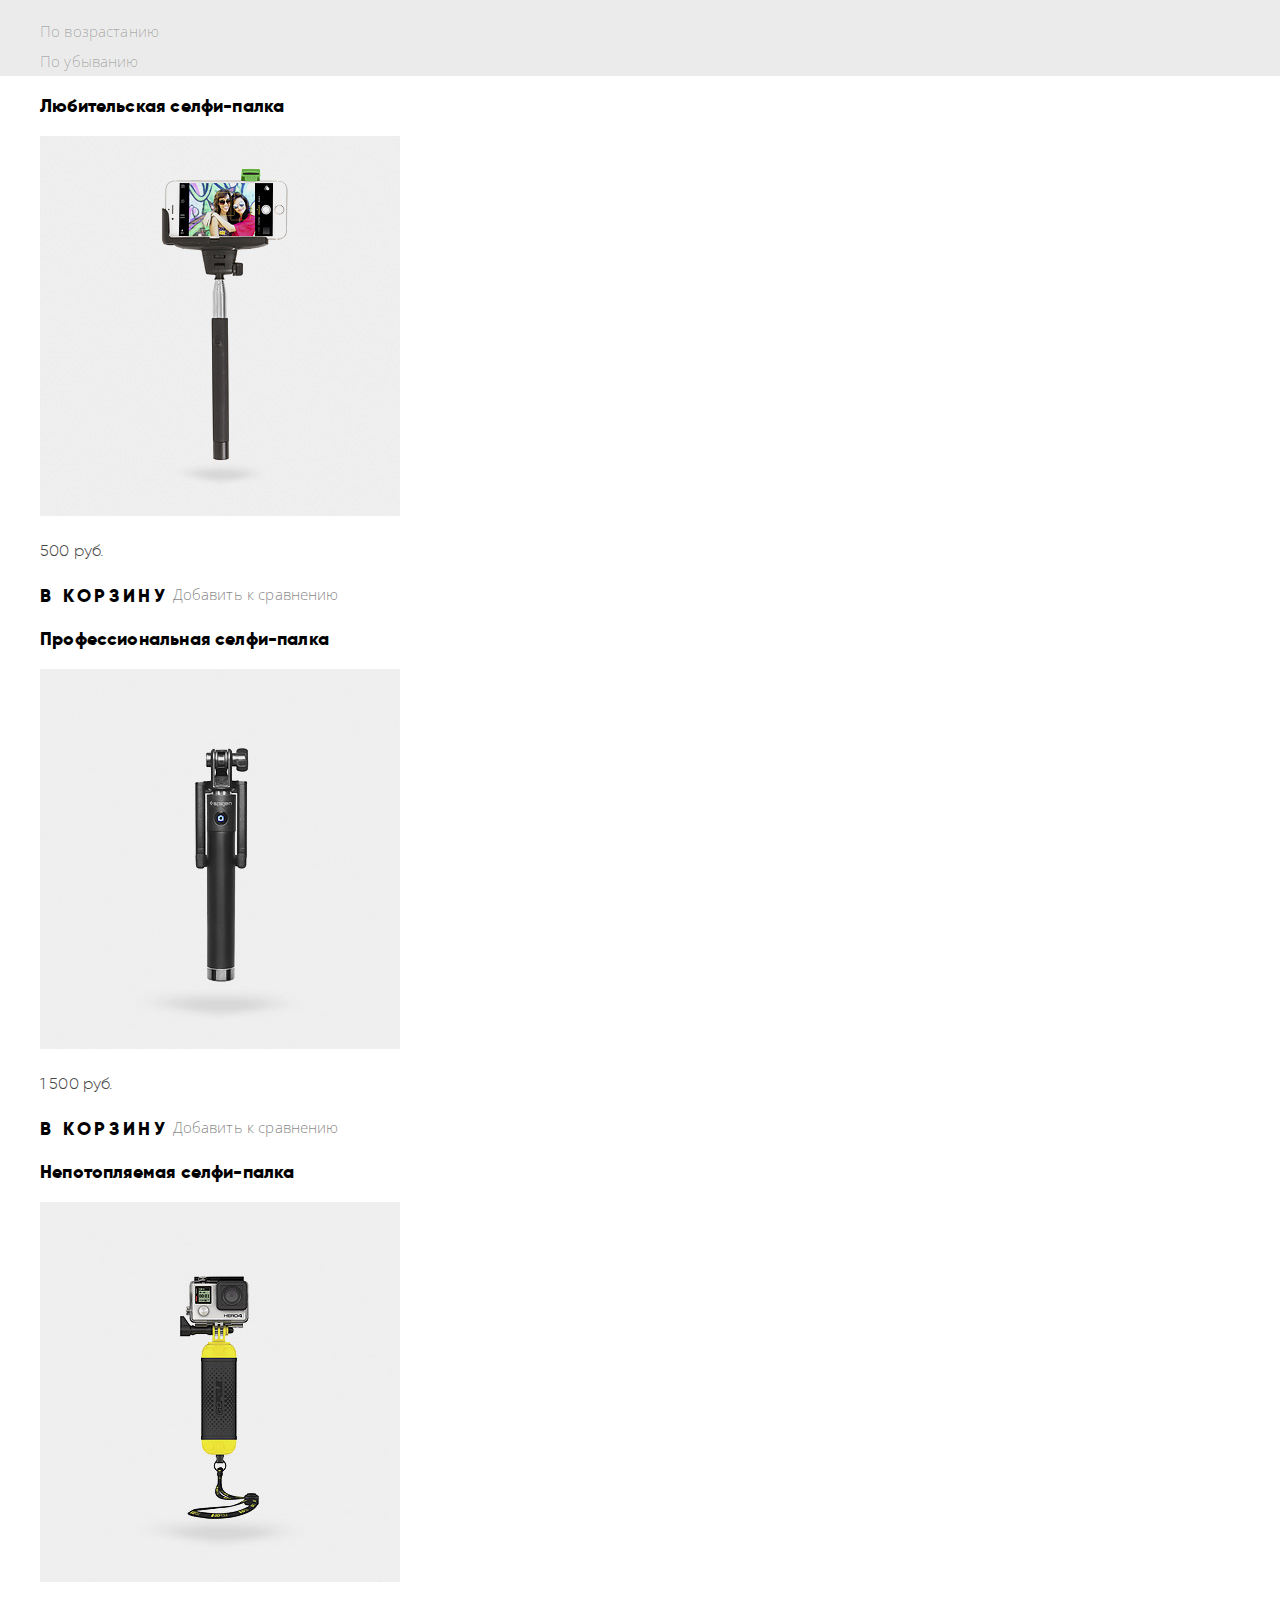
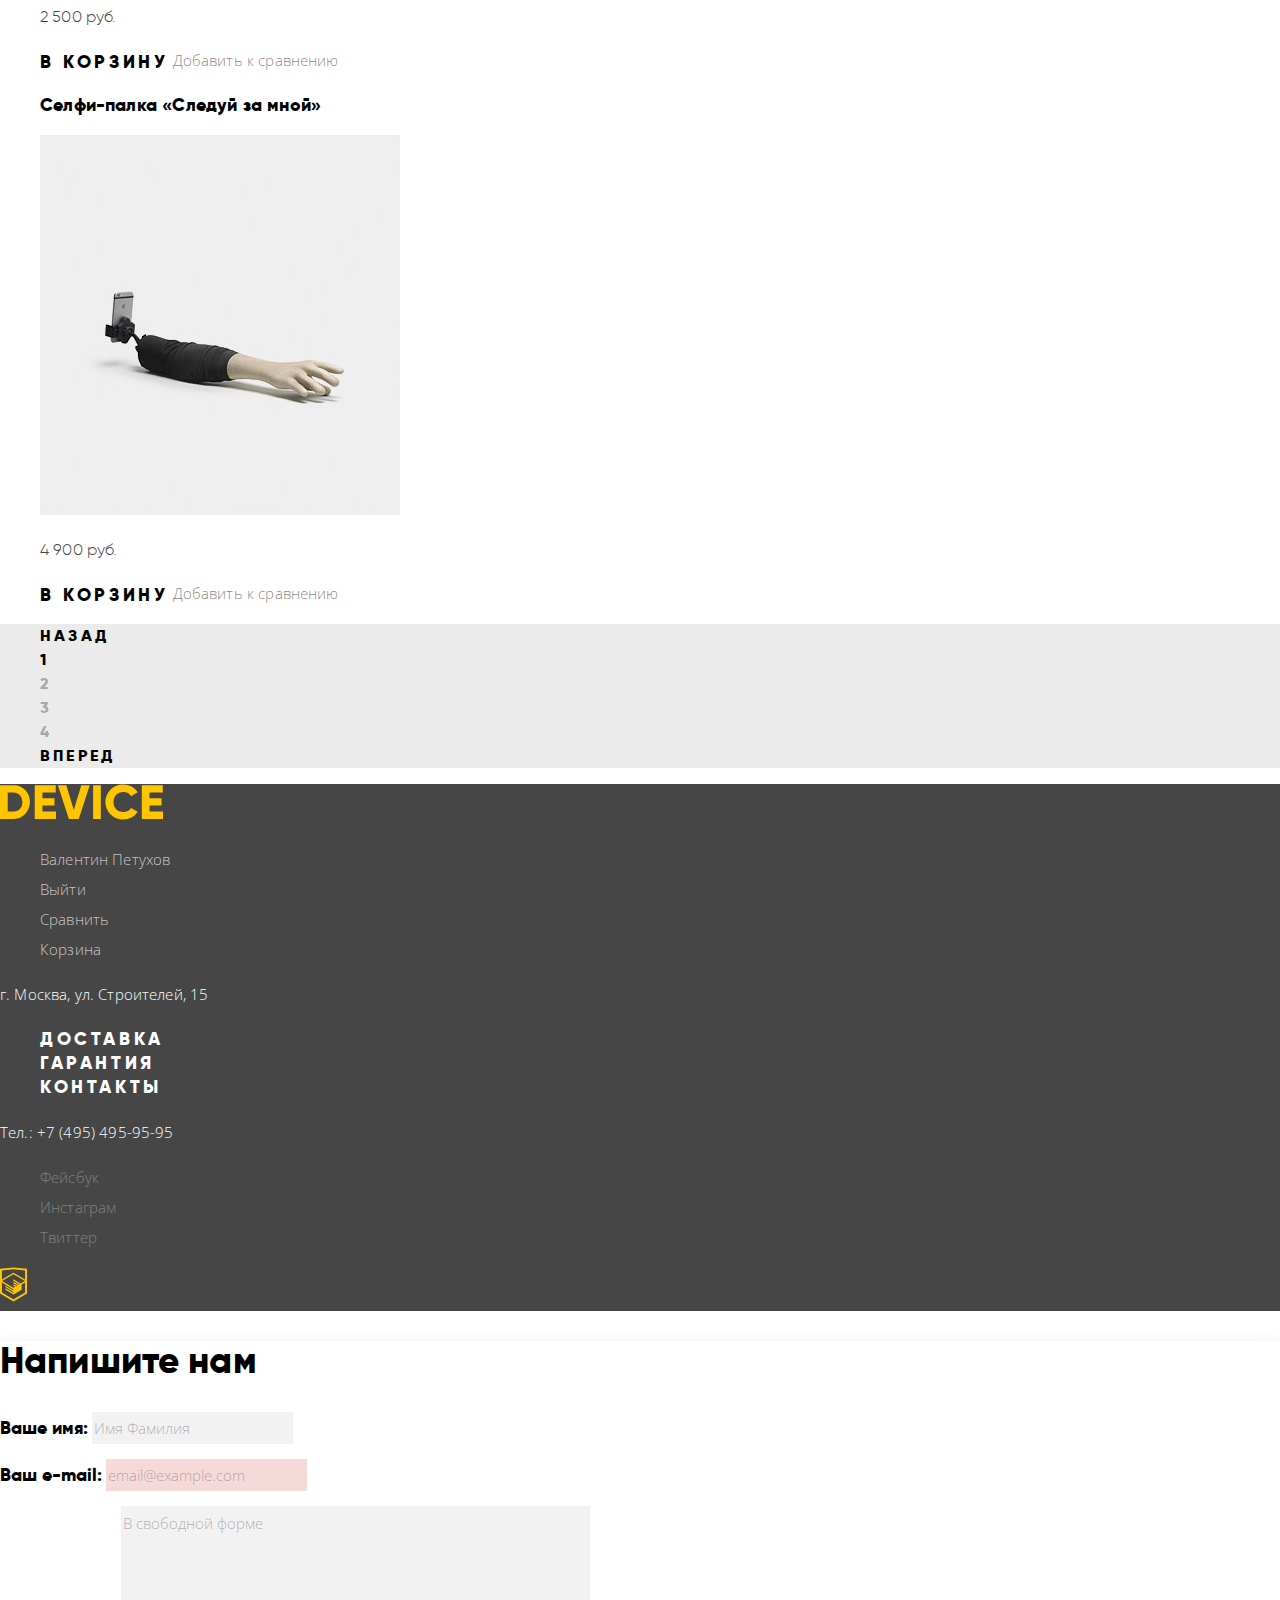
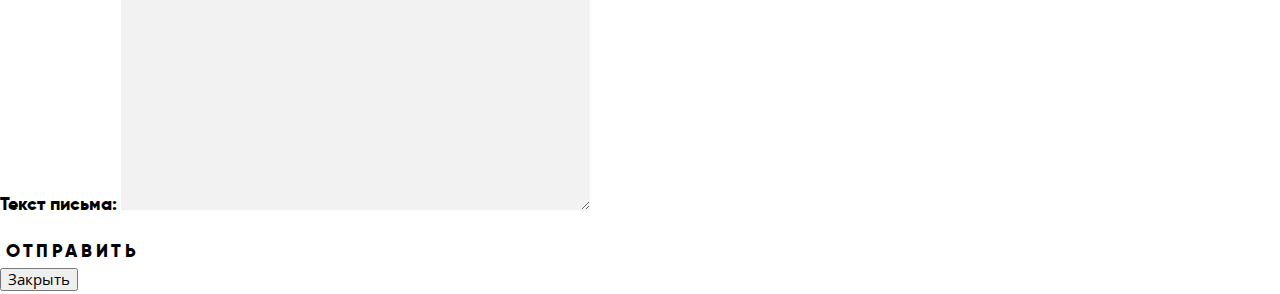
==== commit f33f0eb6: "Базовая стилизация страницы каталога" ====
--- a/catalog.html
+++ b/catalog.html
@@ -3,15 +3,17 @@
 <head>
 	<meta charset="utf-8">
 	<title>Каталог магазина полезных гаджетов «Девайс»</title>
+	<link href="https://fonts.googleapis.com/css?family=Open+Sans:300,400&amp;subset=cyrillic" rel="stylesheet" />
+	<link href="css/normalize.css" rel="stylesheet" />
+	<link href="css/style.css" rel="stylesheet" />
 </head>
-<body>
-
+<body class="inner-page">
 	<header class="main-header">
 		<a href="index.html" class="logo">
 			<img src="images/device-logo.svg" width="164" height="36" alt="Логотип магазина «Девайс»" />
 		</a>
 		<div class="search">
-			<form id="search-form" action="https://echo.htmlacademy.ru" method="get">
+			<form class="search-form" action="https://echo.htmlacademy.ru" method="get">
 				<label for="search-input" class="visually-hidden">Поиск по сайту</label>
 				<input type="text" id="search-input" name="search" placeholder="Поиск по сайту" />
 				<button type="submit" class="visually-hidden">Найти</button>
@@ -70,7 +72,7 @@
 							<label for="filter-black">Черный</label>
 						</li>
 						<li class="filter-option">
-							<input type="checkbox" id="filter-white" class="visually-hidden filter-input filter-input-checkbox" name="white" />
+							<input type="checkbox" id="filter-white" class="visually-hidden filter-input filter-input-checkbox" name="white" disabled />
 							<label for="filter-white">Белый</label>
 						</li>
 						<li class="filter-option">
@@ -130,7 +132,7 @@
 					</div>
 					<div class="product-item-overlay hidden">
 						<a href="#" class="button">В корзину</a>
-						<a href="#">Добавить к сравнению</a>						
+						<a href="#" class="add">Добавить к сравнению</a>						
 					</div>
 				</li>
 				<li class="product-item">
@@ -143,7 +145,7 @@
 					</div>
 					<div class="product-item-overlay hidden">
 						<a href="#" class="button">В корзину</a>
-						<a href="#">Добавить к сравнению</a>						
+						<a href="#" class="add">Добавить к сравнению</a>						
 					</div>
 				</li>
 				<li class="product-item">
@@ -156,7 +158,7 @@
 					</div>
 					<div class="product-item-overlay hidden">
 						<a href="#" class="button">В корзину</a>
-						<a href="#">Добавить к сравнению</a>						
+						<a href="#" class="add">Добавить к сравнению</a>						
 					</div>
 				</li>
 				<li class="product-item">
@@ -169,17 +171,17 @@
 					</div>
 					<div class="product-item-overlay hidden">
 						<a href="#" class="button">В корзину</a>
-						<a href="#">Добавить к сравнению</a>						
+						<a href="#" class="add">Добавить к сравнению</a>						
 					</div>
 				</li>
 			</ul>
 			<ul class="pagination">
-				<li><a class="page-number prev">Назад</a></li>
-				<li><a class="page-number current">1</a></li>
-				<li><a href="#" class="page-number">2</a></li>
-				<li><a href="#" class="page-number">3</a></li>
-				<li><a href="#" class="page-number">4</a></li>
-				<li><a href="#" class="page-number next">Вперед</a></li>
+				<li><a class="pagination-number prev">Назад</a></li>
+				<li><a class="pagination-number current">1</a></li>
+				<li><a href="#" class="pagination-number">2</a></li>
+				<li><a href="#" class="pagination-number">3</a></li>
+				<li><a href="#" class="pagination-number">4</a></li>
+				<li><a href="#" class="pagination-number next">Вперед</a></li>
 			</ul>
 		</section>
 	</main>
@@ -219,7 +221,7 @@
 			</p>
 			<p>
 				<label for="contact-email">Ваш e-mail:</label>
-				<input id="contact-email" type="email" name="email" placeholder="email@example.com" />
+				<input id="contact-email" type="email" name="email" placeholder="email@example.com" class="nonvalid" />
 			</p>
 			<p>
 				<label for="contact-msg">Текст письма:</label>
--- a/css/style.css
+++ b/css/style.css
@@ -0,0 +1,553 @@
+@font-face {
+    font-family: 'gilroylight';
+    src: url('../fonts/gilroylight-webfont.woff2') format('woff2'),
+         url('../fonts/gilroylight-webfont.woff') format('woff');
+    font-weight: normal;
+    font-style: normal;
+}
+@font-face {
+    font-family: 'gilroyextrabold';
+    src: url('../fonts/gilroyextrabold-webfont.woff2') format('woff2'),
+         url('../fonts/gilroyextrabold-webfont.woff') format('woff');
+    font-weight: normal;
+    font-style: normal;
+}
+
+body {
+	font-family: "Open Sans", Arial, sans-serif;
+	font-size: 15px;
+	line-height: 30px;
+	font-weight: 300;
+	color: #464646;
+	letter-spacing: 0.01em; /* 10:1000 */
+	background-color: #ffffff;
+	margin: 0;
+	padding: 0;
+}
+
+/*
+.visually-hidden {
+	position: absolute;
+	width: 1px;
+	height: 1px;
+	margin: -1px;
+	border: 0;
+	padding: 0;
+	clip: rect(0 0 0 0);
+	overflow: hidden;
+}*/
+
+a {
+	text-decoration: none;
+}
+/*img {
+	max-width: 100%;
+	height: auto;
+}*/
+
+.button {
+	font-family: "gilroyextrabold", Arial, sans-serif;
+	font-size: 18px;
+	line-height: 24px;
+	letter-spacing: 0.2em; /* 200:1000 */
+	text-align: center;
+	color: #000000;
+	vertical-align: middle;
+	text-transform: uppercase;
+	background-color: transparent;
+	border: none;
+	cursor: pointer;
+}
+.button:hover,
+.button:focus {
+	background-color: #f0c52e;
+}
+.button:active {
+	color: rgba(0,0,0,.3);
+}
+
+.main-header {
+	background-color: #f7e296;
+}
+
+.inner-page .logo:hover,
+.inner-page .main-footer .logo:hover {
+	cursor: pointer;
+	opacity: .6;
+}
+.inner-page .logo:focus,
+.inner-page .logo:active,
+.inner-page .main-footer .logo:focus,
+.inner-page .main-footer .logo:active {
+	cursor: pointer;
+	opacity: .3;
+}
+
+.search-form input {
+	font: inherit;
+	color: rgba(0,0,0,.3);
+	background-color: transparent;
+	border: 0;
+}
+.search-form input::-webkit-input-placeholder {
+	color: rgba(0,0,0,.3);
+}
+.search-form input::-moz-placeholder {
+	color: rgba(0,0,0,.3);
+}
+.search-form input:-ms-input-placeholder {
+	color: rgba(0,0,0,.3);
+}
+.search-form input:-moz-placeholder {
+	color: rgba(0,0,0,.3);
+}
+.search-form input:hover {
+	color: rgba(0,0,0,.6);
+}
+.search-form input:hover::-webkit-input-placeholder {
+	color: rgba(0,0,0,.6);
+}
+.search-form input:hover::-moz-placeholder {
+	color: rgba(0,0,0,.6);
+}
+.search-form input:hover:-ms-input-placeholder {
+	color: rgba(0,0,0,.6);
+}
+.search-form input:hover:-moz-placeholder {
+	color: rgba(0,0,0,.6);
+}
+.search-form input:focus {
+	color: #000000;
+}
+.search-form button {
+	font: inherit;
+	text-align: center;
+	color: #000000;
+	vertical-align: middle;
+	background-color: transparent;
+	border: 2px solid #000000;
+	cursor: pointer;
+}
+.search-form button:hover,
+.search-form button:focus {
+	background-color: #000000;
+	color: #ffffff;
+}
+.search-form button:active {
+	color: rgba(255,255,255,.3);
+}
+
+.user-area,
+.site-navigation ul {
+	list-style: none;
+}
+.user-area a,
+.site-navigation a {
+	color: #000000;
+}
+.user-area a:hover,
+.user-area a:focus,
+.site-navigation a:hover,
+.site-navigation a:focus {
+	color: rgba(0,0,0,.6);
+}
+.user-area a:active,
+.site-navigation a:active {
+	color: rgba(0,0,0,.3);
+}
+.site-navigation ul {
+	font-family: "gilroyextrabold", Arial, sans-serif;
+	font-size: 18px;
+	line-height: 24px;
+	letter-spacing: 0.2em; /* 200:1000 */
+	text-transform: uppercase;
+}
+.site-navigation ul ul {
+	font-family: "Open Sans", Arial, sans-serif;
+	font-size: 15px;
+	line-height: 36px;
+	font-weight: 300;
+	color: #000000;
+	letter-spacing: 0.01em; /* 10:1000 */
+	text-transform: none;
+}
+
+.main-content h1 {
+	font-family: "gilroyextrabold", Arial, sans-serif;
+	font-size: 47px;
+	line-height: 48px;
+	font-weight: normal;
+	color: #000000;
+}
+
+.breadcrumbs {
+	list-style: none;
+}
+.breadcrumbs a,
+.breadcrumbs .current {
+	color: rgba(0,0,0,.3);
+}
+.breadcrumbs a:hover,
+.breadcrumbs a:focus {
+	color: rgba(0,0,0,.6);
+}
+.breadcrumbs a:active {
+	color: rgba(0,0,0,.1);
+}
+
+.main-slider ul {
+	list-style: none;
+}
+.product-info b {
+	font-family: "gilroyextrabold", Arial, sans-serif;
+	font-size: 47px;
+	line-height: 56px;
+	color: #000000;
+}
+.product-properties {
+	font-family: "gilroylight", Arial, sans-serif;
+	font-size: 36px;
+	line-height: 48px;
+	color: #000000;
+}
+.product-properties th {
+	font-size: 13px;
+	line-height: 20px;
+	color: #464646;
+}
+
+.categories-list {
+	list-style: none;
+}
+.categories-list a {
+	font-family: "gilroyextrabold", Arial, sans-serif;
+	font-size: 18px;
+	line-height: 24px;
+	color: #000000;
+}
+.categories-list a:active {
+	color: rgba(0,0,0,.3);
+}
+
+.services {
+	background-color: #e5e5e5;
+}
+.tabs {
+	list-style: none;
+}
+.tabs a {
+	font-family: "gilroyextrabold", Arial, sans-serif;
+	font-size: 18px;
+	line-height: 24px;
+	letter-spacing: 0.2em; /* 200:1000 */
+	text-transform: uppercase;
+	color: #000000;
+}
+.tabs .button:active,
+.tabs .button.active {
+	color: #f7e184;
+	background-color: #000000;
+}
+.tab-content h3 {
+	font-family: "gilroyextrabold", Arial, sans-serif;
+	font-size: 47px;
+	line-height: 48px;
+	font-weight: normal;
+	color: #000000;
+}
+
+.main-slider h2,
+.categories h2,
+.services h2,
+.brands h2,
+.modal h2,
+.products h2 {
+	font-family: "gilroyextrabold", Arial, sans-serif;
+	font-size: 37px;
+	line-height: 40px;
+	font-weight: normal;
+	color: #000000;
+}
+
+.brands-list {
+	list-style: none;
+}
+.brands-list a {
+	display: inline-block;
+}
+.brands-list a {
+	position: relative;
+	z-index: 1;
+}
+.brands-list a::before {
+	content: "";
+	position: absolute;
+	top: 0; 
+	left: 0;
+	width: 100%; 
+	height: 100%;  
+	opacity: 1; 
+	z-index: -1;
+}
+.brands-list a.dji::before {
+	background: url("../images/brand-dji-color.png") no-repeat;
+}
+.brands-list a.sp-gadgets::before {
+	background: url("../images/brand-sp-gadgets-color.png") no-repeat;
+}
+.brands-list a.go-pro::before {
+	background: url("../images/brand-go-pro-color.png") no-repeat;
+}
+.brands-list a.vive::before {
+	background: url("../images/brand-vive-color.png") no-repeat;
+}
+.brands-list img {
+	display: block;
+}
+.brands-list img:hover {
+	opacity: 0;
+}
+/*.brands-list .dji {
+	background-image: url("../images/brand-dji-color.png");
+}*/
+
+.about-us h2,
+.contact h2 {
+	font-family: "gilroyextrabold", Arial, sans-serif;
+	font-size: 47px;
+	line-height: 48px;
+	font-weight: normal;
+	color: #000000;
+}
+
+/* Страница каталога */
+
+.sidebar {
+	background-color: #efefef;
+}
+.filter h2,
+.sorting p {
+	font-family: "gilroyextrabold", Arial, sans-serif;
+	font-size: 16px;
+	line-height: 24px;
+	color: #000000;
+	letter-spacing: 0.2em; /* 200:1000 */
+	text-transform: uppercase;
+	background-color: #dcdcdc;
+}
+.filter fieldset {
+	border: none;
+}
+.filter legend {
+	font-family: "gilroyextrabold", Arial, sans-serif;
+	font-size: 18px;
+	line-height: 24px;
+	color: #000000;
+	letter-spacing: 0.01em; /* 10:1000 */
+	border-top: 2px solid #000000;
+	padding-top: 10px;
+}
+.filter ul {
+	list-style: none;
+	line-height: 40px;
+}
+.filter-input:disabled + label {
+	color: #a6a6a6;
+	/*opacity: 0.25;*/
+}
+
+.sorting {
+	background-color: #ebebeb;
+}
+.sorting p {
+	background-color: transparent;
+}
+.sorting ul {
+	list-style: none;
+}
+.sorting ul a {
+	color: rgba(0,0,0,.3);
+}
+.sorting-options a:active,
+.sorting-options .active a {
+	color: rgb(0,0,0);
+}
+.sorting-options a:hover {
+	color: rgba(0,0,0,.6);
+}
+
+.product-list {
+	list-style: none;
+}
+.product-item-info a {
+	font-family: "gilroylight", Arial, sans-serif;
+	font-size: 16px;
+	line-height: 24px;
+	color: #464646;
+	letter-spacing: 0.01em; /* 10:1000 */
+}
+.product-item-info h3 {
+	font-family: "gilroyextrabold", Arial, sans-serif;
+	font-size: 18px;
+	line-height: 24px;
+	color: #000000;
+	letter-spacing: 0.01em; /* 10:1000 */
+}
+.product-item-overlay a.add {
+	color: rgba(0,0,0,.5);
+}
+.product-item-overlay a.add:hover,
+.product-item-overlay a.add:focus {
+	color: rgb(0,0,0);
+}
+.product-item-overlay a.add:active {
+	color: rgba(0,0,0,.2);
+}
+
+.pagination {
+	list-style: none;
+	background-color: #ebebeb;
+	font-family: "gilroyextrabold", Arial, sans-serif;
+	font-size: 16px;
+	line-height: 24px;
+	letter-spacing: 0.2em; /* 200:1000 */
+	text-transform: uppercase;
+}
+a.pagination-number {
+	color: rgba(0,0,0,.3);
+}
+.pagination-number.prev,
+.pagination-number.next,
+.pagination-number.current {
+	color: rgb(0,0,0);
+}
+a.pagination-number:hover,
+a.pagination-number:focus {
+	color: rgba(0,0,0,.6);
+}
+a.pagination-number:active {
+	color: rgb(0,0,0);
+}
+a.pagination-number.prev:hover,
+a.pagination-number.prev:focus,
+a.pagination-number.next:hover,
+a.pagination-number.next:focus {
+	color: rgb(0,0,0);
+	background-color: #d9d9d9;
+}
+a.pagination-number.prev:active,
+a.pagination-number.next:active {
+	color: rgba(0,0,0,.3);
+}
+.pagination-number.current:hover,
+.pagination-number.current:focus {
+	color: rgb(0,0,0);
+	background-color: transparent;
+}
+
+/* Footer */
+
+.main-footer {
+	background: #464646;
+	color: #ffffff;
+}
+.main-footer a {
+	color: #ffffff;
+}
+.main-footer .user-area a {
+	color: rgba(255,255,255,.7);
+}
+.main-footer .user-area a:hover {
+	color: rgb(255,255,255);
+}
+.main-footer .user-area a:focus,
+.main-footer .user-area a:active {
+	color: rgba(255,255,255,.3);
+}
+.main-footer .site-navigation a:hover,
+.main-footer .site-navigation a:focus {
+	color: rgba(255,255,255,.6);
+}
+.main-footer .site-navigation a:active {
+	color: rgba(255,255,255,.3);
+}
+.main-footer .social {
+	list-style: none;
+}
+.main-footer .social a {
+	opacity: .3;
+}
+.main-footer .social a:hover,
+.main-footer .social a:focus {
+	opacity: .6;
+}
+.main-footer .social a:active {
+	opacity: .1;
+}
+.copyright a:hover,
+.copyright a:focus {
+	opacity: .6;
+}
+.copyright a:active {
+	opacity: .3;
+}
+.modal-contact,
+.modal-map {
+	background-color: #ffffff;
+	box-shadow: 0 10px 20px rgba(0, 0, 0, 0.2);
+}
+.modal label {
+	font-family: "gilroyextrabold", Arial, sans-serif;
+	font-size: 18px;
+	line-height: 24px;
+	letter-spacing: 0;
+	color: #000000;
+	background-color: #ffffff;
+}
+.contact input[type="text"],
+.contact input[type="email"],
+.contact textarea {
+	font: inherit;
+	color: #464646;
+	background-color: rgba(229,229,229,.5);
+	border: 0;
+}
+.contact input[type="text"]:hover,
+.contact input[type="email"]:hover,
+.contact textarea:hover {
+	background-color: rgba(229,229,229,.8);
+}
+.contact input[type="text"]:focus,
+.contact input[type="email"]:focus,
+.contact textarea:focus {
+	background-color: #ffffff;
+	outline: 3px solid rgba(240,197,46,.5);
+}
+.contact input.nonvalid,
+.contact textarea.nonvalid {
+	background-color: rgba(237,181,181,.5);
+}
+.contact input::-webkit-input-placeholder {
+	color: rgba(70,70,70,.4);
+}
+.contact input::-moz-placeholder {
+	color: rgba(70,70,70,.4);
+}
+.contact input:-ms-input-placeholder {
+	color: rgba(70,70,70,.4);
+}
+.contact input:-moz-placeholder {
+	color: rgba(70,70,70,.4);
+}
+.contact textarea::-webkit-input-placeholder {
+	color: rgba(70,70,70,.4);
+}
+.contact textarea::-moz-placeholder {
+	color: rgba(70,70,70,.4);
+}
+.contact textarea:-ms-input-placeholder {
+	color: rgba(70,70,70,.4);
+}
+.contact textarea:-moz-placeholder {
+	color: rgba(70,70,70,.4);
+}
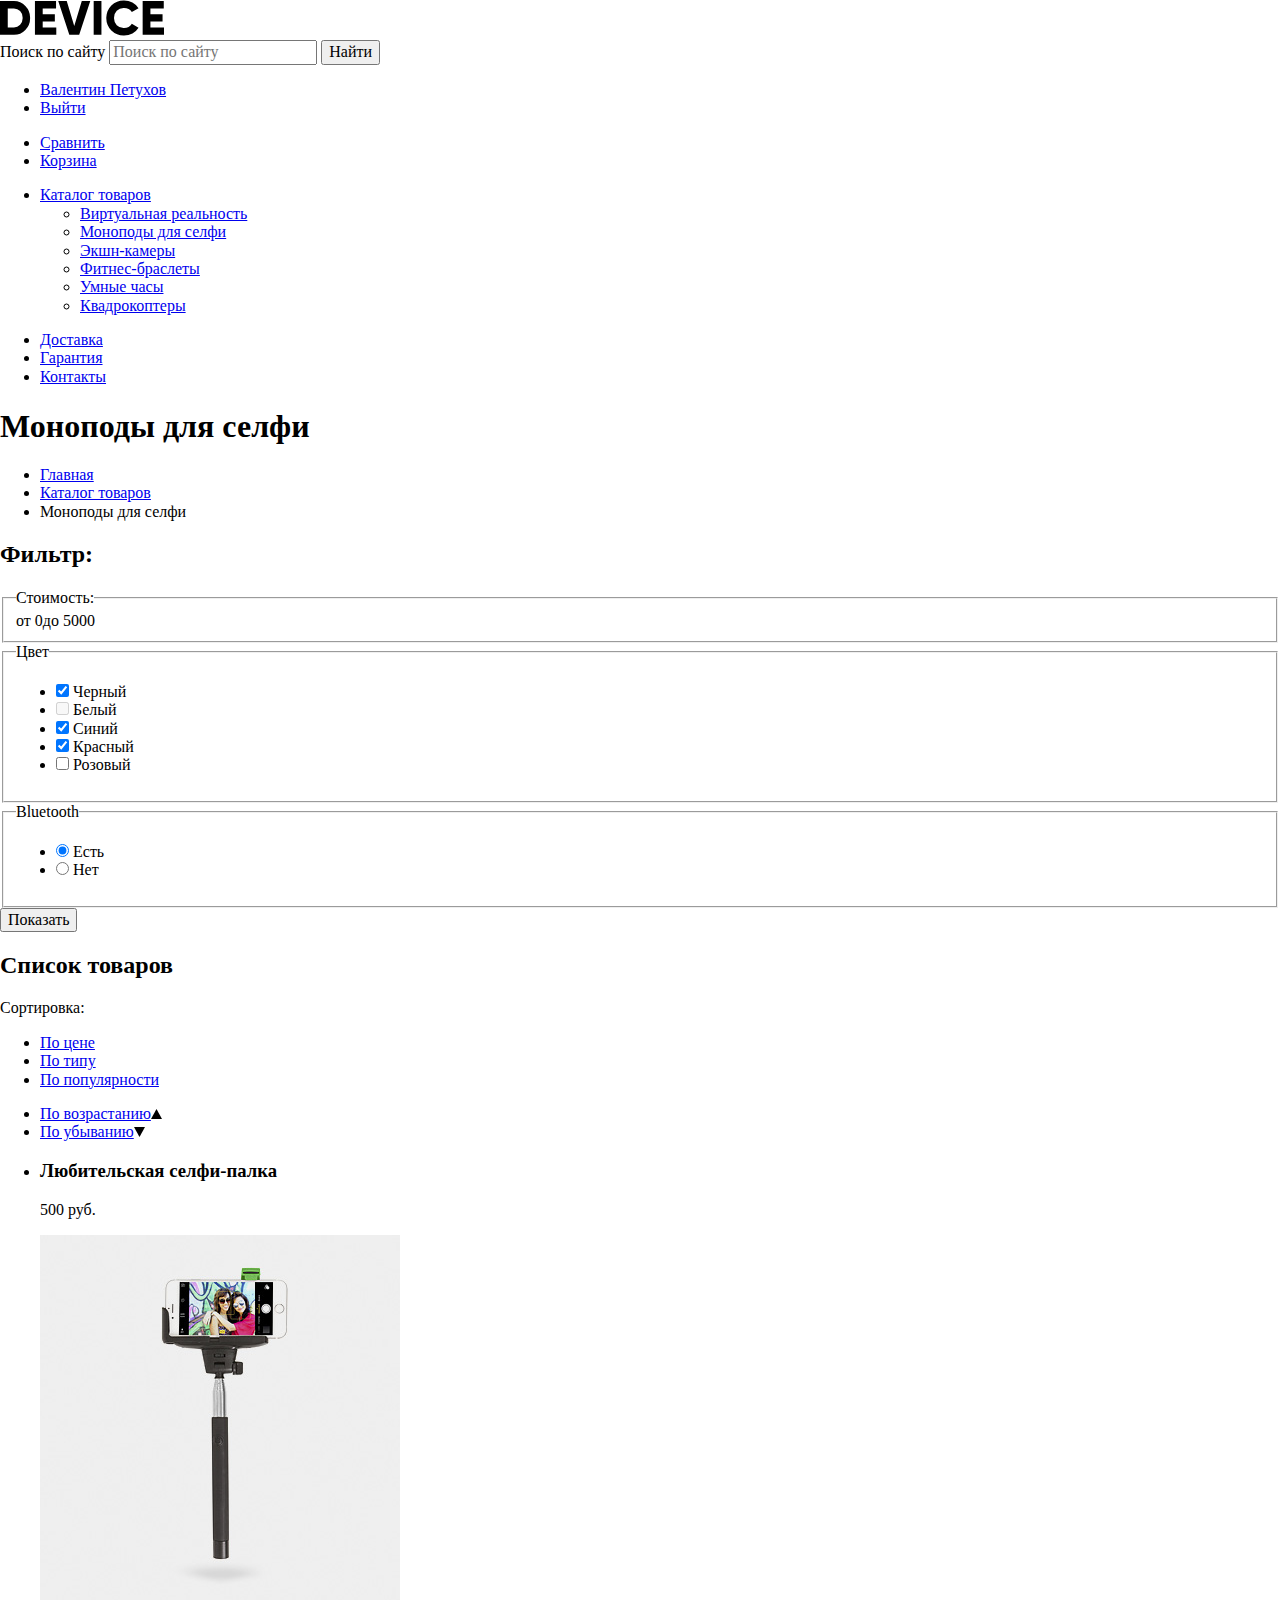
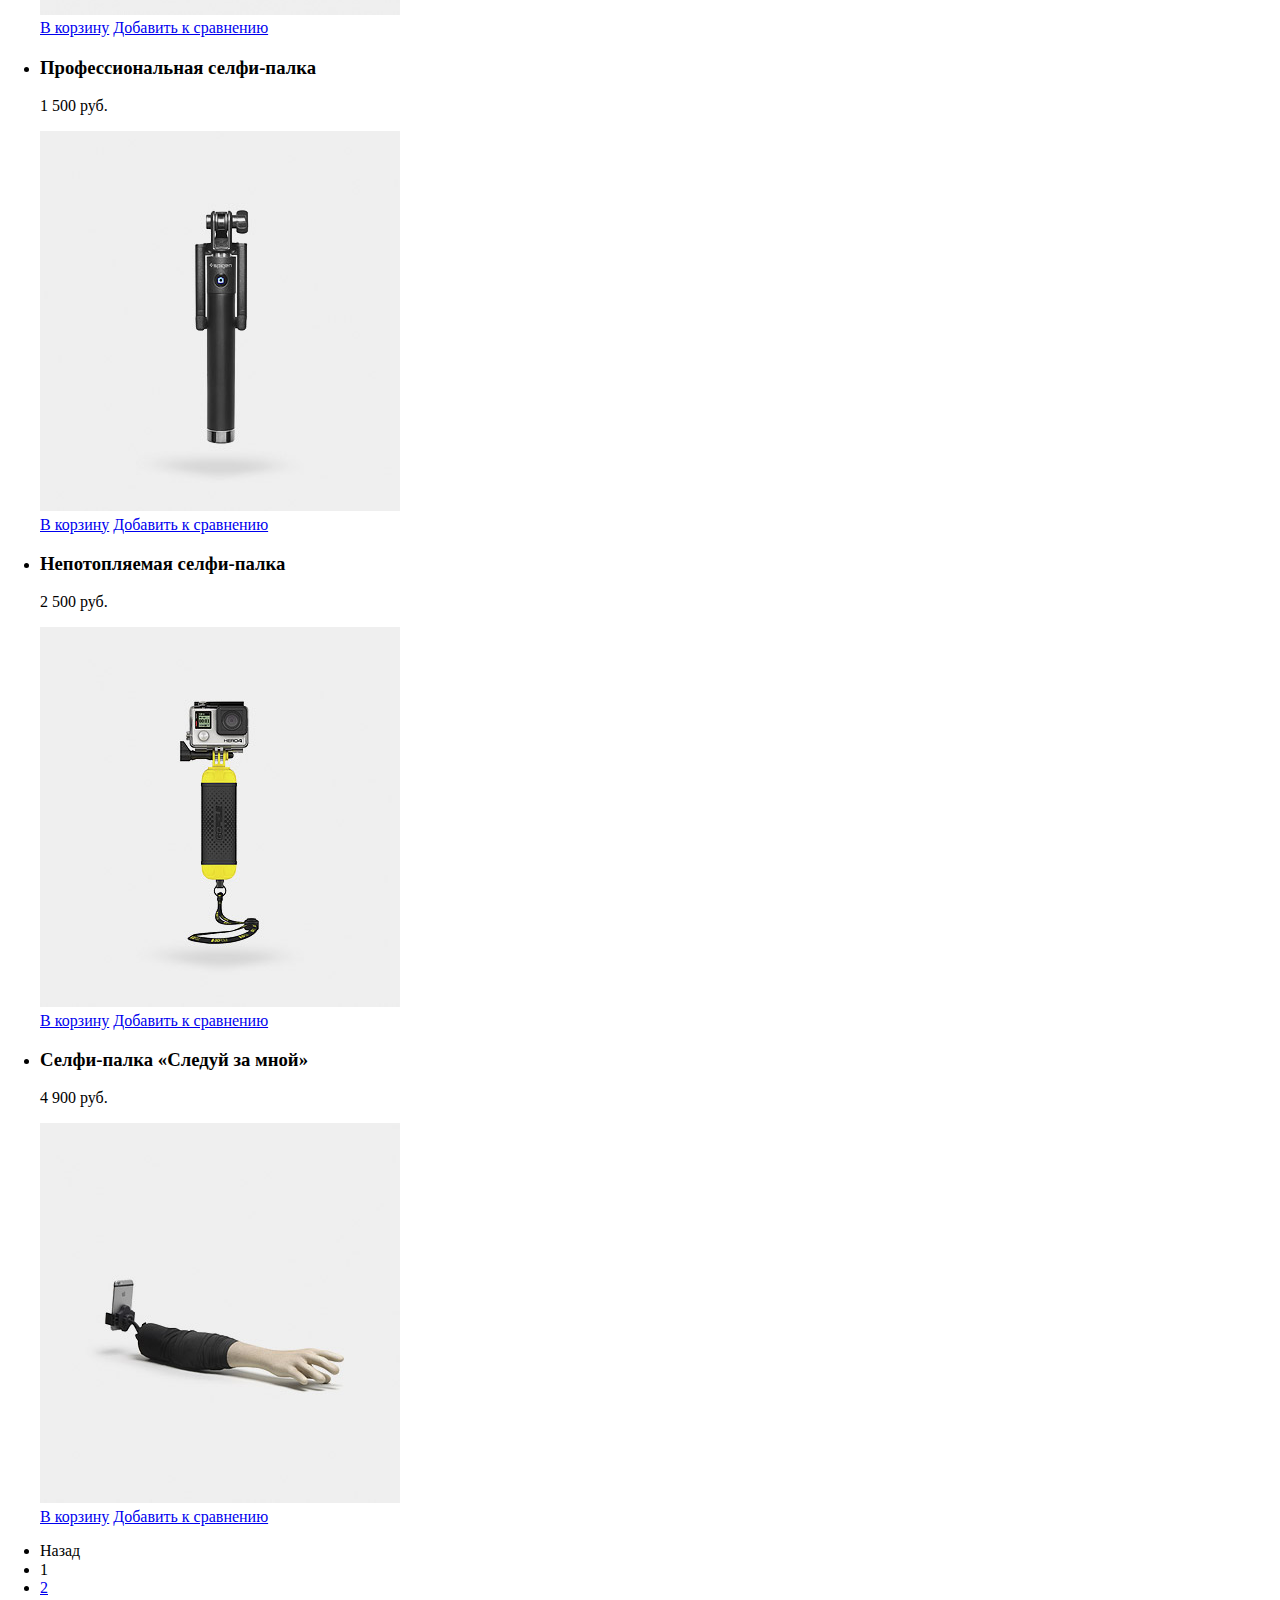
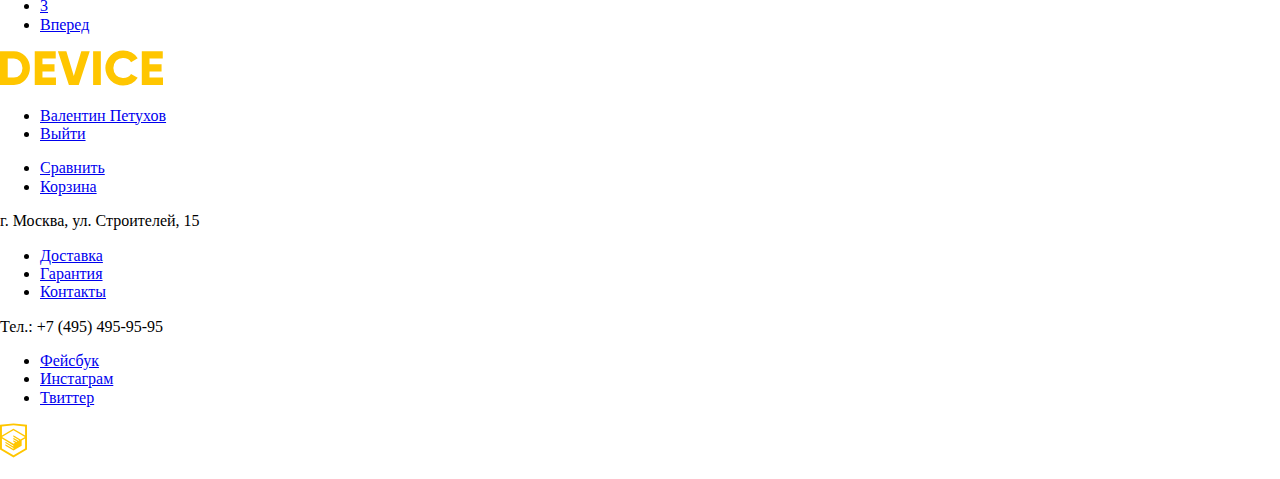
==== commit c50897eb: "Страница каталога" ====
--- a/catalog.html
+++ b/catalog.html
@@ -5,231 +5,261 @@
 	<title>Каталог магазина полезных гаджетов «Девайс»</title>
 	<link href="https://fonts.googleapis.com/css?family=Open+Sans:300,400&amp;subset=cyrillic" rel="stylesheet" />
 	<link href="css/normalize.css" rel="stylesheet" />
-	<link href="css/style.css" rel="stylesheet" />
+	<link href="css/style-min.css" rel="stylesheet" />
 </head>
 <body class="inner-page">
-	<header class="main-header">
+
+	<header class="main-header centered">
 		<a href="index.html" class="logo">
 			<img src="images/device-logo.svg" width="164" height="36" alt="Логотип магазина «Девайс»" />
 		</a>
-		<div class="search">
-			<form class="search-form" action="https://echo.htmlacademy.ru" method="get">
-				<label for="search-input" class="visually-hidden">Поиск по сайту</label>
-				<input type="text" id="search-input" name="search" placeholder="Поиск по сайту" />
-				<button type="submit" class="visually-hidden">Найти</button>
-			</form>
+		<div class="header-container">
+			<div class="search">
+				<form class="search-form" action="https://echo.htmlacademy.ru" method="get">
+					<label for="search-input" class="visually-hidden">Поиск по сайту</label>
+					<input type="text" id="search-input" name="search" placeholder="Поиск по сайту" />
+					<button type="submit">Найти</button>
+				</form>
+			</div>
+			<div class="user-area">
+				<ul class="user-login" aria-label="Вход в аккаунт">
+					<li><a href="profile.html" class="user-name logged-in">Валентин Петухов</a></li>
+					<li><a href="login.html" class="login-link logged-in">Выйти</a></li>
+				</ul>
+				<ul class="user-navigation" aria-label="Меню пользователя">
+					<li><a href="compare.html" class="compare">Сравнить</a></li>
+					<li><a href="cart.html" class="cart">Корзина</a></li>
+				</ul>
+			</div>
+			<nav class="site-navigation" aria-label="Навигация по сайту">
+				<ul class="catalog-navigation">
+					<li><a href="catalog.html" class="toggle-submenu">Каталог товаров</a>
+						<ul class="sub-menu">
+							<li><a href="vr.html">Виртуальная реальность</a></li>
+							<li><a href="catalog.html">Моноподы для селфи</a></li>
+							<li><a href="action-cam.html">Экшн-камеры</a></li>
+							<li><a href="fitness.html">Фитнес-браслеты</a></li>
+							<li><a href="smart-watch.html">Умные часы</a></li>
+							<li><a href="quadrocopter.html">Квадрокоптеры</a></li>
+						</ul>
+					</li>
+				</ul>
+				<ul class="secondary-navigation">
+					<li><a href="delivery.html">Доставка</a></li>
+					<li><a href="guarantee.html">Гарантия</a></li>
+					<li><a href="contacts.html">Контакты</a></li>
+				</ul>
+			</nav>
 		</div>
-		<ul class="user-area" aria-label="Меню пользователя">
-			<li class="logged-in"><a href="profile.html">Валентин Петухов</a></li>
-			<li class="login-link"><a href="logout.html">Выйти</a></li>
-			<li class="compare"><a href="compare.html">Сравнить</a></li>
-			<li class="cart"><a href="cart.html">Корзина</a></li>
-		</ul>
-
-		<nav class="catalog-navigation site-navigation" aria-label="Навигация по сайту">
-			<ul>
-				<li><a href="catalog.html">Каталог товаров</a>
-					<ul>
-						<li><a href="vr.html">Виртуальная реальность</a></li>
-						<li><a>Моноподы для селфи</a></li>
-						<li><a href="action-cam.html">Экшн-камеры</a></li>
-						<li><a href="fitness.html">Фитнес-браслеты</a></li>
-						<li><a href="smart-watch.html">Умные часы</a></li>
-						<li><a href="quadrocopter.html">Квадрокоптеры</a></li>							
+	</header>
+
+	<main class="main-content">
+
+		<div class="mini-header centered">
+			<h1 class="page-title">Моноподы для селфи</h1>
+			<ul class="breadcrumbs">
+				<li><a href="index.html">Главная</a></li>
+				<li><a href="catalog.html">Каталог товаров</a></li>
+				<li class="current">Моноподы для селфи</li>
+			</ul>
+		</div>
+
+		<div class="column-wrap-wide">
+			<div class="left-container"></div>
+
+			<div class="middle-container">
+				<div class="sidebar-container">
+					<aside class="sidebar">
+						<form class="filter" action="https://echo.htmlacademy.ru" method="get">
+							<h2>Фильтр:</h2>
+							<fieldset class="price-range">
+								<legend>Стоимость:</legend>
+								<!-- <input type="range" name="price-range" min="0" max="10000" /> -->
+								<div class="range-filter">
+									<div class="range-controls">
+										<div class="scale">
+											<div class="bar" style="margin-left: 0%; width: 60%"></div>
+										</div>
+										<div class="toggle toggle-min"></div>
+										<div class="toggle toggle-max"></div>
+									</div>
+									<div class="price-controls">
+										<label class="min-price">от <span class="value">0</span></label><label class="max-price">до <span class="value">5000</span></label>
+									</div>
+								</div>
+							</fieldset>
+							<fieldset class="color">
+								<legend>Цвет</legend>
+								<ul class="color-choice">
+									<li class="filter-option">
+										<input type="checkbox" id="filter-black" class="visually-hidden filter-input filter-input-checkbox" name="black" checked />
+										<label for="filter-black">Черный</label>
+									</li>
+									<li class="filter-option">
+										<input type="checkbox" id="filter-white" class="visually-hidden filter-input filter-input-checkbox" name="white" disabled />
+										<label for="filter-white">Белый</label>
+									</li>
+									<li class="filter-option">
+										<input type="checkbox" id="filter-blue" class="visually-hidden filter-input filter-input-checkbox" name="blue" checked />
+										<label for="filter-blue">Синий</label>
+									</li>
+									<li class="filter-option">
+										<input type="checkbox" id="filter-red" class="visually-hidden filter-input filter-input-checkbox" name="red" checked />
+										<label for="filter-red">Красный</label>
+									</li>
+									<li class="filter-option">
+										<input type="checkbox" id="filter-pink" class="visually-hidden filter-input filter-input-checkbox" name="pink" />
+										<label for="filter-pink">Розовый</label>
+									</li>
+								</ul>
+							</fieldset>
+							<fieldset class="bluetooth">
+								<legend>Bluetooth</legend>
+								<ul class="bluetooth-choice">
+									<li class="filter-option">
+										<input type="radio" id="yes" class="visually-hidden filter-input filter-input-radio" name="radio" checked />
+										<label for="yes">Есть</label>
+									</li>
+									<li class="filter-option">
+										<input type="radio" id="no" class="visually-hidden filter-input filter-input-radio" name="radio" />
+										<label for="no">Нет</label>
+									</li>
+								</ul>
+							</fieldset>
+							<button type="submit" class="button filter-button">Показать</button>
+						</form>
+					</aside>
+				</div> <!-- .sidebar-container -->
+
+				<div class="products-container">
+					<section class="products">
+						<h2 class="visually-hidden">Список товаров</h2>
+						<div class="sorting">
+							<p>Сортировка:</p>
+							<ul class="sorting-options">
+								<li class="active"><a href="#" rel="nofollow">По цене</a></li>
+								<li><a href="#" rel="nofollow">По типу</a></li>
+								<li><a href="#" rel="nofollow">По популярности</a></li>
+							</ul>
+							<ul class="asc-desc">
+								<li><a href="#" rel="nofollow"><span class="visually-hidden">По возрастанию</span><svg xmlns="http://www.w3.org/2000/svg" width="11" height="10" viewBox="0 0 11 10"><path d="M5.5 0L0 10h11z"/></svg></a></li>
+								<li><a href="#" rel="nofollow" class="active"><span class="visually-hidden">По убыванию</span><svg xmlns="http://www.w3.org/2000/svg" width="11" height="10" viewBox="0 0 11 10"><path d="M5.5 10L0 0h11"/></svg></a></li>
+							</ul>
+						</div>
+						<ul class="product-list">
+							<li class="product-item">
+								<div class="product-item-info">
+									<h3 class="product-title">Любительская селфи-палка</h3>
+									<p class="product-price">500 руб.</p>
+								</div>
+								<div class="product-item-image">
+									<a href="product-1.html">
+										<img src="images/product-1.jpg" width="360" height="380" alt="Любительская селфи-палка" />
+									</a>
+									<div class="actions">
+										<a href="#" class="button">В корзину</a>
+										<a href="#" class="add">Добавить к сравнению</a>
+									</div>
+								</div>
+							</li>
+							<li class="product-item">
+								<div class="product-item-info">
+									<h3 class="product-title">Профессиональная селфи-палка</h3>
+									<p class="product-price">1 500 руб.</p>
+								</div>
+								<div class="product-item-image">
+									<a href="product-2.html">
+										<img src="images/product-2.jpg" width="360" height="380" alt="Профессиональная селфи-палка" />
+									</a>
+									<div class="actions">
+										<a href="#" class="button">В корзину</a>
+										<a href="#" class="add">Добавить к сравнению</a>
+									</div>
+								</div>
+							</li>
+							<li class="product-item">
+								<div class="product-item-info">
+									<h3 class="product-title">Непотопляемая селфи-палка</h3>
+									<p class="product-price">2 500 руб.</p>
+								</div>
+								<div class="product-item-image">
+									<a href="product-3.html">
+										<img src="images/product-3.jpg" width="360" height="380" alt="Непотопляемая селфи-палка" />
+									</a>
+									<div class="actions">
+										<a href="#" class="button">В корзину</a>
+										<a href="#" class="add">Добавить к сравнению</a>
+									</div>
+								</div>
+							</li>
+							<li class="product-item flag-new">
+								<div class="product-item-info">
+									<h3 class="product-title">Селфи-палка «Следуй за мной»</h3>
+									<p class="product-price">4 900 руб.</p>
+								</div>
+								<div class="product-item-image">
+									<a href="product-4.html">
+										<img src="images/product-4.jpg" width="360" height="380" alt="Селфи-палка «Следуй за мной»" />
+									</a>
+									<div class="actions">
+										<a href="#" class="button">В корзину</a>
+										<a href="#" class="add">Добавить к сравнению</a>
+									</div>
+								</div>
+							</li>
+						</ul>
+						<ul class="pagination">
+							<li class="pagination-number prev"><a>Назад</a></li>
+							<li class="pagination-number current"><a>1</a></li>
+							<li class="pagination-number"><a href="#">2</a></li>
+							<li class="pagination-number"><a href="#">3</a></li>
+							<li class="pagination-number next"><a href="#">Вперед</a></li>
+						</ul>
+					</section>
+				</div> <!-- .products-container -->
+			</div>
+
+			<div class="right-container"></div>
+		</div> <!-- .column-wrap-wide -->
+	</main>
+
+	<footer class="main-footer">
+		<div class="footer-container centered">
+			<div class="footer-row">
+				<a href="index.html" class="logo">
+					<img src="images/device-logo-yellow.svg" width="163" height="36" alt="Логотип магазина «Девайс»" />
+				</a>
+				<div class="user-area">
+					<ul class="user-login" aria-label="Вход в аккаунт">
+						<li><a href="profile.html" class="user-name logged-in">Валентин Петухов</a></li>
+						<li><a href="login.html" class="login-link logged-in">Выйти</a></li>
 					</ul>
-				</li>
-			</ul>
-		</nav>
-		<nav class="secondary-navigation site-navigation" aria-label="Навигация по сайту">
-			<ul>
-				<li><a href="delivery.html">Доставка</a></li>
-				<li><a href="guarantee.html">Гарантия</a></li>
-				<li><a href="contacts.html">Контакты</a></li>
-			</ul>
-		</nav>
-	</header>
-	<main class="main-content">
-		<h1 class="page-title">Моноподы для селфи</h1>
-		<ul class="breadcrumbs">
-			<li><a href="index.html">Главная</a></li>
-			<li><a href="catalog.html">Каталог товаров</a></li>
-			<li class="current">Моноподы для селфи</li>
-		</ul>
-
-		<aside class="sidebar">
-			<form class="filter" action="https://echo.htmlacademy.ru" method="get">
-				<h2>Фильтр:</h2>
-				<fieldset class="price-range">
-					<legend>Стоимость:</legend>
-					<input type="range" name="price-range" min="0" max="10000" />
-				</fieldset>
-
-				<fieldset class="color">
-					<legend>Цвет</legend>
-					<ul class="color-choice">
-						<li class="filter-option">
-							<input type="checkbox" id="filter-black" class="visually-hidden filter-input filter-input-checkbox" name="black" checked />
-							<label for="filter-black">Черный</label>
-						</li>
-						<li class="filter-option">
-							<input type="checkbox" id="filter-white" class="visually-hidden filter-input filter-input-checkbox" name="white" disabled />
-							<label for="filter-white">Белый</label>
-						</li>
-						<li class="filter-option">
-							<input type="checkbox" id="filter-blue" class="visually-hidden filter-input filter-input-checkbox" name="blue" checked />
-							<label for="filter-blue">Синий</label>
-						</li>
-						<li class="filter-option">
-							<input type="checkbox" id="filter-red" class="visually-hidden filter-input filter-input-checkbox" name="red" checked />
-							<label for="filter-red">Красный</label>
-						</li>
-						<li class="filter-option">
-							<input type="checkbox" id="filter-pink" class="visually-hidden filter-input filter-input-checkbox" name="pink" />
-							<label for="filter-pink">Розовый</label>
-						</li>
+					<ul class="user-navigation" aria-label="Меню пользователя">
+						<li><a href="compare.html" class="compare">Сравнить</a></li>
+						<li><a href="cart.html" class="cart">Корзина</a></li>
 					</ul>
-				</fieldset>
-
-				<fieldset class="bluetooth">
-					<legend>Bluetooth</legend>
-					<ul class="bluetooth-choice">
-						<li class="filter-option">
-							<input type="radio" id="yes" class="visually-hidden filter-input filter-input-radio" name="radio" checked />
-							<label for="yes">Есть</label>
-						</li>
-						<li class="filter-option">
-							<input type="radio" id="no" class="visually-hidden filter-input filter-input-radio" name="radio" />
-							<label for="no">Нет</label>
-						</li>
+				</div>
+			</div>
+			<div class="footer-row">
+				<p class="contacts">г. Москва, ул. Строителей, 15</p>
+				<nav class="site-navigation" aria-label="Навигация по сайту">
+					<ul class="secondary-navigation">
+						<li><a href="delivery.html">Доставка</a></li>
+						<li><a href="guarantee.html">Гарантия</a></li>
+						<li><a href="contacts.html">Контакты</a></li>
 					</ul>
-				</fieldset>
-				<button type="submit" class="button filter-button">Показать</button>
-			</form>
-		</aside>
-
-		<section class="products">
-			<h2 class="visually-hidden">Список товаров</h2>
-			<div class="sorting">
-				<p>Сортировка:</p>
-				<ul class="sorting-options">
-					<li class="active"><a href="#" rel="nofollow">По цене</a></li>
-					<li><a href="#" rel="nofollow">По типу</a></li>
-					<li><a href="#" rel="nofollow">По популярности</a></li>
-				</ul>
-				<ul class="asc-desc">
-					<li><a href="#" rel="nofollow">По возрастанию</a></li>
-					<li><a href="#" rel="nofollow">По убыванию</a></li>
-				</ul>
-			</div>
-			<ul class="product-list">
-				<li class="product-item">
-					<div class="product-item-info">
-						<a href="product-1.html">
-							<h3 class="product-title">Любительская селфи-палка</h3>
-							<p class="product-image"><img src="images/product-1.jpg" width="360" height="380" alt="Любительская селфи-палка"></p>
-							<p class="product-price">500 руб.</p>
-						</a>					
-					</div>
-					<div class="product-item-overlay hidden">
-						<a href="#" class="button">В корзину</a>
-						<a href="#" class="add">Добавить к сравнению</a>						
-					</div>
-				</li>
-				<li class="product-item">
-					<div class="product-item-info">
-						<a href="product-2.html">
-							<h3 class="product-title">Профессиональная селфи-палка</h3>
-							<p class="product-image"><img src="images/product-2.jpg" width="360" height="380" alt="Профессиональная селфи-палка"></p>
-							<p class="product-price">1 500 руб.</p>
-						</a>				
-					</div>
-					<div class="product-item-overlay hidden">
-						<a href="#" class="button">В корзину</a>
-						<a href="#" class="add">Добавить к сравнению</a>						
-					</div>
-				</li>
-				<li class="product-item">
-					<div class="product-item-info">
-						<a href="product-3.html">
-							<h3 class="product-title">Непотопляемая селфи-палка</h3>
-							<p class="product-image"><img src="images/product-3.jpg" width="360" height="380" alt="Непотопляемая селфи-палка"></p>
-							<p class="product-price">2 500 руб.</p>
-						</a>
-					</div>
-					<div class="product-item-overlay hidden">
-						<a href="#" class="button">В корзину</a>
-						<a href="#" class="add">Добавить к сравнению</a>						
-					</div>
-				</li>
-				<li class="product-item">
-					<div class="product-item-info">
-						<a href="product-4.html">
-							<h3 class="product-title">Селфи-палка «Следуй за мной»</h3>
-							<p class="product-image"><img src="images/product-4.jpg" width="360" height="380" alt="Селфи-палка «Следуй за мной»"></p>
-							<p class="product-price">4 900 руб.</p>
-						</a>
-					</div>
-					<div class="product-item-overlay hidden">
-						<a href="#" class="button">В корзину</a>
-						<a href="#" class="add">Добавить к сравнению</a>						
-					</div>
-				</li>
-			</ul>
-			<ul class="pagination">
-				<li><a class="pagination-number prev">Назад</a></li>
-				<li><a class="pagination-number current">1</a></li>
-				<li><a href="#" class="pagination-number">2</a></li>
-				<li><a href="#" class="pagination-number">3</a></li>
-				<li><a href="#" class="pagination-number">4</a></li>
-				<li><a href="#" class="pagination-number next">Вперед</a></li>
-			</ul>
-		</section>
-	</main>
-	<footer class="main-footer">
-		<a href="index.html" class="logo">
-			<img src="images/device-logo-yellow.svg" width="163" height="36" alt="Логотип магазина «Девайс»" />
-		</a>
-		<ul class="user-area" aria-label="Меню пользователя">
-			<li class="logged-in"><a href="profile.html">Валентин Петухов</a></li>
-			<li class="login-link"><a href="logout.html">Выйти</a></li>
-			<li class="compare"><a href="compare.html">Сравнить</a></li>
-			<li class="cart"><a href="cart.html">Корзина</a></li>
-		</ul>
-		<p class="contacts">г. Москва, ул. Строителей, 15</p>
-		<nav class="secondary-navigation site-navigation" aria-label="Навигация по сайту">
-			<ul>
-				<li><a href="delivery.html">Доставка</a></li>
-				<li><a href="guarantee.html">Гарантия</a></li>
-				<li><a href="contacts.html">Контакты</a></li>
-			</ul>
-		</nav>
-		<p class="phone">Тел.: +7 (495) 495-95-95</p>
-		<ul class="social" aria-label="Мы в социальных сетях">
-			<li class="social-btn fb"><a href="https://facebook.com">Фейсбук</a></li>
-			<li class="social-btn instagram"><a href="https://instagram.com">Инстаграм</a></li>
-			<li class="social-btn twitter"><a href="https://twitter.com">Твиттер</a></li>
-		</ul>
-		<p class="copyright"><a href="https://htmlacademy.ru/intensive/htmlcss" title="HTML Academy" target="_blank"><img src="images/html-academy.svg" width="27" height="35" alt="HTML Academy"></a></p>
+				</nav>
+				<p class="phone">Тел.: +7 (495) 495-95-95</p>
+			</div>
+			<div class="footer-row">
+				<ul class="social" aria-label="Мы в социальных сетях">
+					<li class="social-btn fb"><a href="https://facebook.com"><span class="visually-hidden">Фейсбук</span></a></li>
+					<li class="social-btn instagram"><a href="https://instagram.com"><span class="visually-hidden">Инстаграм</span></a></li>
+					<li class="social-btn twitter"><a href="https://twitter.com"><span class="visually-hidden">Твиттер</span></a></li>
+				</ul>
+				<p class="copyright"><a href="https://htmlacademy.ru/intensive/htmlcss" title="HTML Academy" target="_blank"><img src="images/html-academy.svg" width="27" height="35" alt="HTML Academy"></a></p>
+			</div>
+		</div>
 	</footer>
-
-	<section class="modal modal-contact">
-		<h2 class="visually-hidden">Напишите нам</h2>
-		<form class="contact" action="https://echo.htmlacademy.ru" method="post">
-			<p>
-				<label for="contact-name">Ваше имя:</label>
-				<input id="contact-name" type="text" name="name" placeholder="Имя Фамилия" />
-			</p>
-			<p>
-				<label for="contact-email">Ваш e-mail:</label>
-				<input id="contact-email" type="email" name="email" placeholder="email@example.com" class="nonvalid" />
-			</p>
-			<p>
-				<label for="contact-msg">Текст письма:</label>
-				<textarea id="contact-msg" name="msg" rows="10" cols="50" placeholder="В свободной форме"></textarea>
-			</p>
-			<button type="submit" class="button">Отправить</button>
-		</form>
-		<button type="button" class="modal-close">Закрыть</button>
-	</section>
 </body>
 </html>
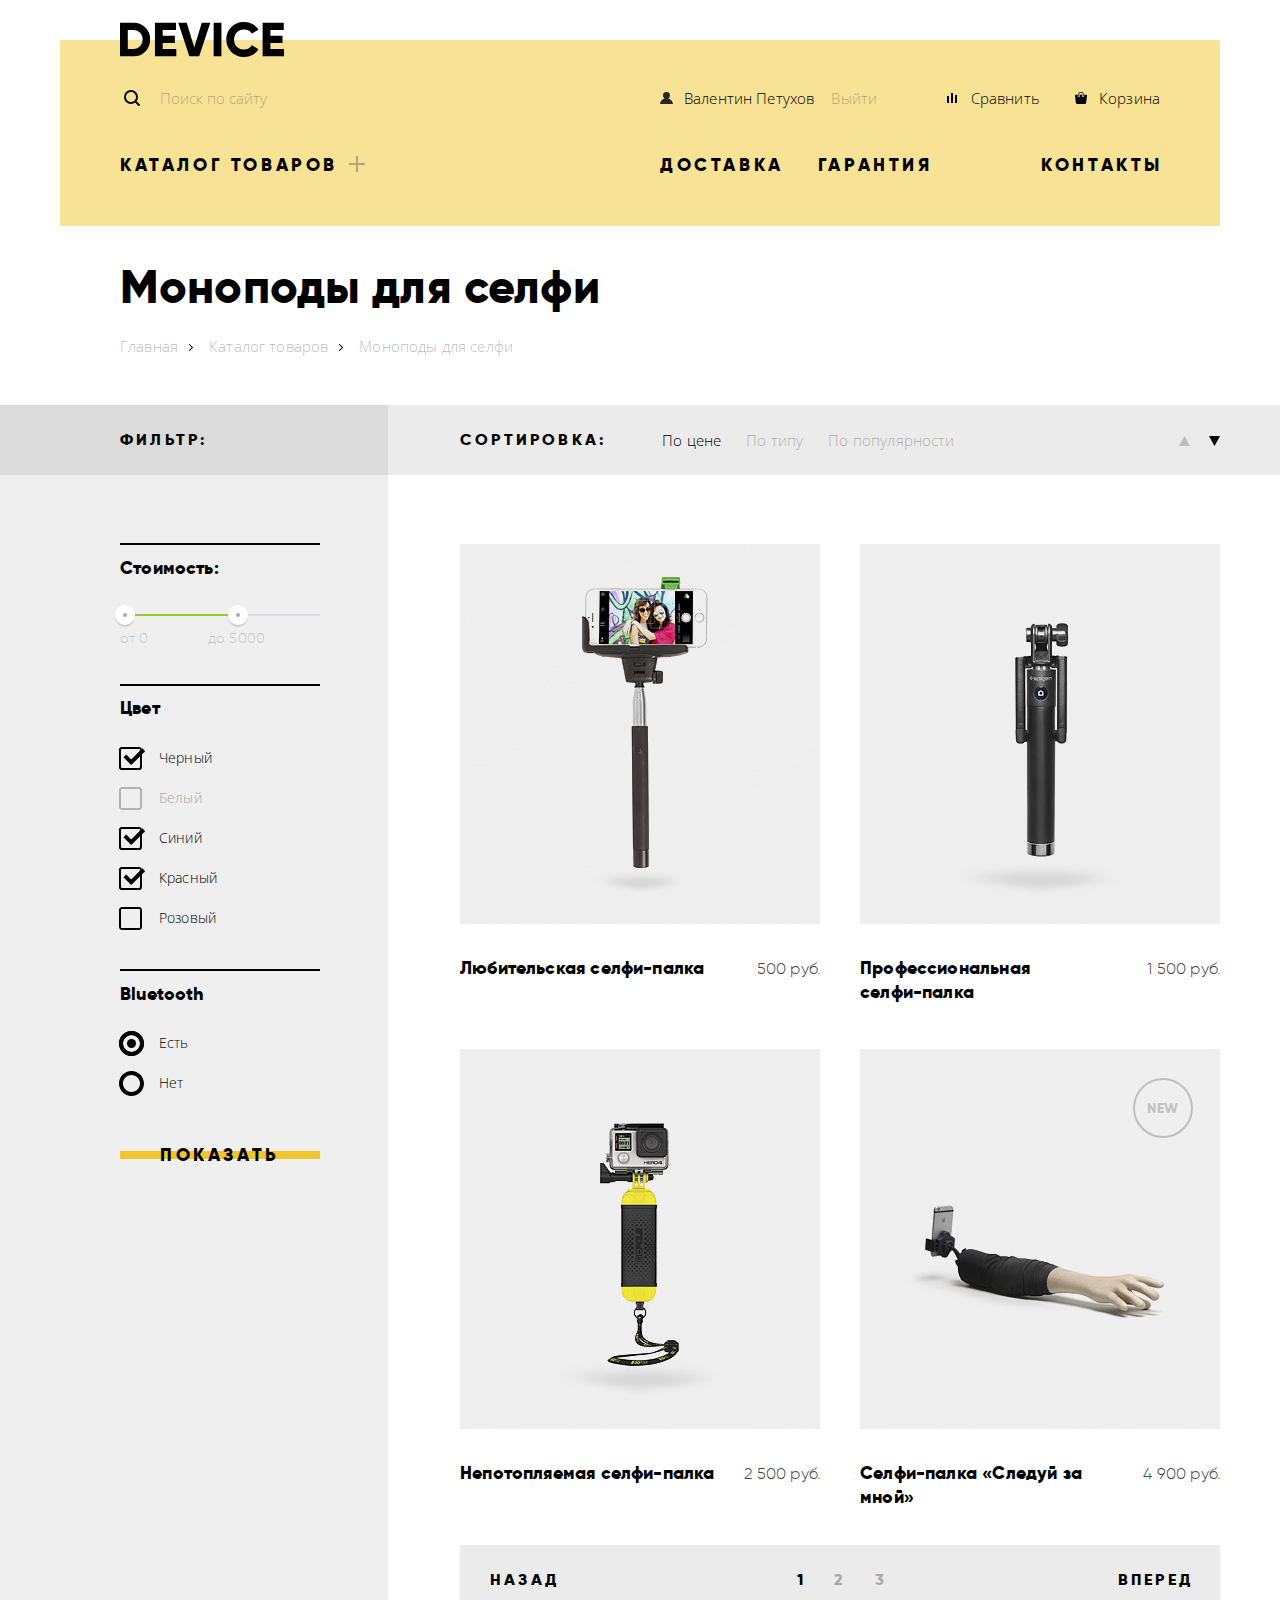
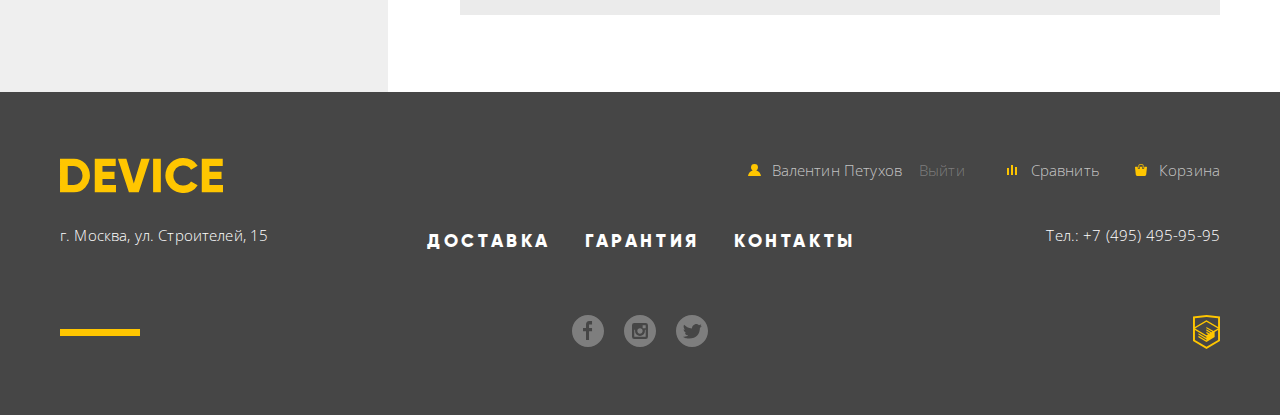
==== commit 4925f1c9: "Страница каталога" ====
--- a/catalog.html
+++ b/catalog.html
@@ -74,7 +74,6 @@
 							<h2>Фильтр:</h2>
 							<fieldset class="price-range">
 								<legend>Стоимость:</legend>
-								<!-- <input type="range" name="price-range" min="0" max="10000" /> -->
 								<div class="range-filter">
 									<div class="range-controls">
 										<div class="scale">
--- a/css/style-min.css
+++ b/css/style-min.css
@@ -0,0 +1 @@
+.button,.search-form button{text-align:center;vertical-align:middle}@font-face{font-family:gilroylight;src:url(../fonts/gilroylight-webfont.woff2) format('woff2'),url(../fonts/gilroylight-webfont.woff) format('woff');font-weight:300;font-style:normal}@font-face{font-family:gilroyextrabold;src:url(../fonts/gilroyextrabold-webfont.woff2) format('woff2'),url(../fonts/gilroyextrabold-webfont.woff) format('woff');font-weight:900;font-style:normal}html{-webkit-box-sizing:border-box;box-sizing:border-box}*,::after,::before{-webkit-box-sizing:inherit;box-sizing:inherit}body{min-width:1200px;font-family:"Open Sans",Arial,sans-serif;font-size:15px;line-height:30px;font-weight:300;color:#464646;letter-spacing:.01em;background-color:#fff;margin:0;padding:40px 0 0}.button,.site-navigation ul{letter-spacing:.2em;text-transform:uppercase}.visually-hidden:not(:focus):not(:active),input[type=checkbox].visually-hidden,input[type=radio].visually-hidden,label.visually-hidden,label:focus.visually-hidden{position:absolute;width:1px;height:1px;margin:-1px;border:0;padding:0;white-space:nowrap;-webkit-clip-path:inset(100%);clip-path:inset(100%);clip:rect(0 0 0 0);overflow:hidden}a{text-decoration:none}img{max-width:100%;height:auto}.button{position:relative;display:inline-block;padding:8px 43px;font-family:gilroyextrabold,Arial,sans-serif;font-size:18px;line-height:24px;color:#000;background-color:transparent;border:none;cursor:pointer}.button:active,.search-form input,.tabs button:active{color:rgba(0,0,0,.3)}.button::after{content:'';position:absolute;z-index:-1;-webkit-transition:all .3s;-o-transition:all .3s;transition:all .3s;width:100%;height:8px;top:50%;left:50%;background:#f0c52e;-webkit-transform:translateX(-50%) translateY(-50%);-ms-transform:translateX(-50%) translateY(-50%);transform:translateX(-50%) translateY(-50%)}.button:hover::after{height:100%}.button.disabled,.button:disabled{cursor:default;opacity:.5;background-color:#eaeaea}.main-header{position:relative;background-color:#f7e296;min-height:186px;padding:34px 60px 0}.inner-page .main-header{margin-bottom:38px}.main-header a.logo{display:block;width:164px;height:36px;position:absolute;top:-18px}.inner-page a.logo:hover{cursor:pointer;opacity:.6}.inner-page a.logo:active,.inner-page a.logo:focus{cursor:pointer;opacity:.3}.search-form{width:440px}.search-form input{font:inherit;line-height:38px;background:url(../images/search.svg) left 4px center no-repeat;border:0;margin:0;padding:5px 5px 5px 40px}.search-form input[type=text]{line-height:normal;padding-top:14px;padding-right:15px;padding-bottom:14px}.search-form input::-webkit-input-placeholder{color:rgba(0,0,0,.3)}.search-form input::-moz-placeholder{color:rgba(0,0,0,.3)}.search-form input:-ms-input-placeholder{color:rgba(0,0,0,.3)}.search-form input:-moz-placeholder{color:rgba(0,0,0,.3)}.search-form input:hover{color:rgba(0,0,0,.6)}.search-form input:hover::-webkit-input-placeholder{color:rgba(0,0,0,.6)}.search-form input:hover::-moz-placeholder{color:rgba(0,0,0,.6)}.search-form input:hover:-ms-input-placeholder{color:rgba(0,0,0,.6)}.search-form input:hover:-moz-placeholder{color:rgba(0,0,0,.6)}.search-form input:focus{color:#000;background-position:left 4px top calc(50% + 1px);border-bottom:2px solid #000;padding-bottom:12px}.search-form button{font:inherit;color:#000;background-color:transparent;border:2px solid #000;padding:7px 19px;cursor:pointer}.search-form button:focus,.search-form button:hover{background-color:#000;color:#fff}.search-form button:active{color:rgba(255,255,255,.3)}.search-form input+button{display:none}.search-form input+button:active,.search-form input:focus+button,.search-form-field+input[type=submit]:active,.search-form-field:focus+input[type=submit]{display:inline-block;vertical-align:bottom}.site-navigation ul,.user-login,.user-navigation{list-style:none;padding:0;margin:0}.site-navigation a,.user-login a,.user-navigation a{display:inline-block;vertical-align:middle;color:#000;padding:9px 17px}.user-navigation li:last-child a{padding-right:0}.catalog-navigation>li:first-child a,.secondary-navigation li:first-child a{padding-left:0}.secondary-navigation li:last-child a{padding-right:0;margin-right:-3px}.toggle-submenu{position:relative}.toggle-submenu::after{content:"";position:absolute;top:9px;top:calc(50% - 9px);right:-10px;width:16px;height:16px;background:url(../images/plus.svg) no-repeat;opacity:.3}a.login-link.logged-in{color:rgba(0,0,0,.3);padding-left:0}.site-navigation a:focus,.site-navigation a:hover,.user-login a:focus,.user-login a:hover,.user-navigation a:focus,.user-navigation a:hover{color:rgba(0,0,0,.6)}.user-login a:focus::before,.user-login a:hover::before,.user-navigation a:focus::before,.user-navigation a:hover::before{opacity:.6}.categories-list a:active::before,.social a,.user-login a:active::before,.user-navigation a:active::before{opacity:.3}.site-navigation a:active,.user-login a:active,.user-navigation a:active{color:rgba(0,0,0,.3)}.user-login a.login-link.logged-out,.user-login a.user-name,.user-navigation a.cart,.user-navigation a.compare{position:relative;padding-left:24px}.user-navigation a.cart::before,.user-navigation a.compare::before{position:absolute;left:0;content:""}.user-navigation a.compare{padding-right:35px}.user-login a.login-link.logged-out::before,.user-login a.user-name.logged-in::before{content:"";position:absolute;top:18px;left:0;width:13px;height:12px;background:url(../images/user.svg) no-repeat}.user-navigation a.compare::before{top:19px;width:10px;height:10px;background:url(../images/compare.svg) no-repeat}.user-navigation a.cart::before{top:18px;width:12px;height:12px;background:url(../images/cart.svg) no-repeat}.main-footer .user-login a.login-link::before,.main-footer .user-login a.user-name.logged-in::before{background:url(../images/user-yellow.svg) no-repeat}.main-footer .user-navigation a.compare::before{background:url(../images/compare-yellow.svg) no-repeat}.main-footer .user-navigation a.cart::before{background:url(../images/cart-yellow.svg) no-repeat}.site-navigation ul{font-family:gilroyextrabold,Arial,sans-serif;font-size:18px;line-height:24px}.site-navigation ul.sub-menu{font-family:"Open Sans",Arial,sans-serif;font-size:15px;line-height:34px;font-weight:300;color:#000;letter-spacing:.01em;text-transform:none}.main-content h1,.product-info b,.product-info-content::before{font-family:gilroyextrabold,Arial,sans-serif}.mini-header{padding-left:60px;padding-right:60px}.main-content h1{font-size:47px;line-height:48px;font-weight:400;color:#000;margin:0 0 19px}.breadcrumbs{list-style:none;padding:0;margin:0 0 44px}.breadcrumbs li{position:relative;margin-right:31px}.breadcrumbs li:not(:last-child)::after{content:"";position:absolute;top:13px;right:-15px;width:4px;height:7px;background:url(../images/nav-arrow.svg)}#slide-1 .product-info-content::before,.product-info-content::before{content:"01"}.breadcrumbs li:last-child{margin-right:0}.breadcrumbs .current,.breadcrumbs a{color:rgba(0,0,0,.3)}.breadcrumbs a:focus,.breadcrumbs a:hover{color:rgba(0,0,0,.6)}.breadcrumbs a:active{color:rgba(0,0,0,.1)}.main-slider{position:relative}.main-slider .slider-controls,.main-slider .slides{list-style:none;padding:0;margin:0}.main-slider .slides{position:relative;background-image:-webkit-linear-gradient(top,#f7e296 112px,#fff 112px);background-image:-o-linear-gradient(top,#f7e296 112px,#fff 112px);background-image:linear-gradient(to bottom,#f7e296 112px,#fff 112px)}.main-slider .slider-controls{position:absolute;right:82px;top:329px;line-height:12px;font-size:0;z-index:20}.slider-controls li{display:inline-block;vertical-align:bottom;line-height:12px;margin:0 21px 0 0;position:relative}.slider-controls li:last-child{margin-right:0}.slider-control{position:relative;background:url(../images/slider-button-empty.svg) center center no-repeat;width:12px;height:12px;line-height:12px;border:0;padding:0;margin:0;cursor:pointer}.slider-control.active{background:url(../images/slider-button.svg) center center no-repeat}.product-image img{display:block;margin:0 auto}.product-info-content{position:relative;padding-top:39px;padding-right:50px}.product-info-content::before{position:absolute;right:50px;top:11px;width:180px;height:180px;font-size:179px;line-height:138px;color:#fff}#slide-2 .product-info-content::before{content:"02";right:72px}#slide-3 .product-info-content::before{content:"03";right:74px}#slide-2 .product-image img{position:relative;top:14px;left:9px}#slide-3 .product-image img{position:relative;top:67px;left:14px}.product-info b{display:block;position:relative;font-size:47px;line-height:56px;color:#000;letter-spacing:.01em;padding:43px 0 0;margin:0 0 18px}.product-info b::before{content:"";position:absolute;left:0;top:0;width:100px;height:7px;background-color:#fff}.categories-list a::before,.categories-list a:active::after{width:160px;height:160px;content:""}.product-info p{padding:0;margin:0 0 43px}.product-properties{border-collapse:collapse;font-family:gilroylight,Arial,sans-serif;font-size:36px;line-height:48px;color:#000;margin-top:48px}.product-properties th{font-size:13px;line-height:20px;color:#464646;text-align:left}.categories-list a,.tabs .button,.tabs a,.tabs button{display:block;font-size:18px;line-height:24px;font-family:gilroyextrabold,Arial,sans-serif}.product-properties td{padding-bottom:8px}.product-properties td:not(:last-child){padding-right:76px}.categories-list a{position:relative;color:#000}.categories-list a:active{color:rgba(0,0,0,.3)}.categories-list a::before{display:block;background-color:rgba(240,197,46,.5);background-position:center center;background-repeat:no-repeat;margin-bottom:34px}.categories-list a.vr::before{background-image:url(../images/popular-1.svg)}.categories-list a.catalog::before{background-image:url(../images/popular-2.svg);background-position:center bottom}.categories-list a.action-cam::before{background-image:url(../images/popular-3.svg)}.categories-list a.fitness::before{background-image:url(../images/popular-4.svg)}.categories-list a.smart-watch::before{background-image:url(../images/popular-5.svg)}.categories-list a.quadrocopter::before{background-image:url(../images/popular-6.svg)}.categories-list a:focus::before,.categories-list a:hover::before{background-color:#f0c52e}.categories-list a:active::after{position:absolute;top:0;left:0;background-color:#f0c52e;z-index:-1;opacity:1}.services{background-color:#e5e5e5;min-height:288px}.tabs{list-style:none;padding:0 80px 0 0;margin:-20px 0 0;position:relative;z-index:1}.tabs::after{content:"";position:absolute;top:-80px;right:76px;width:7px;height:319px;background-color:#000}.tabs li{margin-bottom:25px}.tabs .button,.tabs a,.tabs button{width:160px;letter-spacing:.2em;text-transform:uppercase;color:#000;border:0;text-align:center;padding-left:15px;padding-right:15px}.tabs button:active,.tabs button:focus{outline:0}.tab-item.active,.tab-item.active .button,.tab-item.active .button:active{color:#f7e184;background-color:#000}.tab-content .tab-pane{position:relative;padding-right:300px}.tab-content .tab-pane#credit::after,.tab-content .tab-pane#delivery::after,.tab-content .tab-pane#guarantee::after{position:absolute;content:""}.tab-pane:not(.active){display:none}.tab-content .tab-pane#delivery::after{top:11px;right:66px;width:136px;height:164px;background:url(../images/delivery.svg) no-repeat}.tab-content .tab-pane#guarantee::after{top:-13px;right:47px;width:171px;height:194px;background:url(../images/warranty.svg) no-repeat}.tab-content .tab-pane#credit::after{top:-13px;right:70px;width:156px;height:186px;background:url(../images/credit.svg) no-repeat}.tab-content h3{font-family:gilroyextrabold,Arial,sans-serif;font-size:47px;line-height:48px;font-weight:400;color:#000;letter-spacing:.02em;padding:0;margin:-26px 0 30px}.tab-content p{padding:0 0 20px;margin:0}.brands h2,.categories h2,.main-slider h2,.modal h2,.products h2,.services h2{font-family:gilroyextrabold,Arial,sans-serif;font-size:37px;line-height:40px;font-weight:400;color:#000}.brands-list a{display:block;width:260px;height:100px;position:relative;z-index:1}.brands-list a::before{content:"";position:absolute;top:0;left:0;width:100%;height:100%;opacity:0;z-index:-1}.brands-list a.dji::before{background:url(../images/brand-dji-color.png) no-repeat}.brands-list a.sp-gadgets::before{background:url(../images/brand-sp-gadgets-color.png) no-repeat}.brands-list a.go-pro::before{background:url(../images/brand-go-pro-color.png) no-repeat}.brands-list a.vive::before{background:url(../images/brand-vive-color.png) no-repeat}.brands-list img{display:block;opacity:.2}.brands-list a:hover img{opacity:0}.brands-list a:hover::before{opacity:1}.about-us h2,.contact h2{position:relative;font-family:gilroyextrabold,Arial,sans-serif;font-size:47px;line-height:48px;font-weight:400;color:#000;padding:53px 0 0;margin:0 0 42px}.about-us .delivery-companies,.sidebar h2,.sorting p{font-size:16px;font-family:gilroyextrabold,Arial,sans-serif;color:#000}.about-us h2::before,.contact h2::before{content:"";position:absolute;left:0;top:0;width:80px;height:7px;background-color:#000}.about-us p,.contact p{padding:0;margin:0 0 30px}.about-us p{padding-right:75px}.contact p{margin-bottom:39px}.about-us .delivery-companies{list-style:none;padding:0;margin:71px 0 50px}.delivery-companies li{position:relative;padding:0 0 10px 35px}.delivery-companies li::before{content:"";position:absolute;left:0;top:10px;width:8px;height:8px;border:2px solid #e5e5e5;border-radius:50%}.about-us .button{padding-left:21px;padding-right:21px}.contact .button{padding-left:39px;padding-right:39px}.contact img{display:block}.contact .map{margin-bottom:69px}.sidebar{background-color:#efefef;background-image:-webkit-linear-gradient(top,#dbdbdb 70px,#efefef 70px);background-image:-o-linear-gradient(top,#dbdbdb 70px,#efefef 70px);background-image:linear-gradient(to bottom,#dbdbdb 70px,#efefef 70px);padding:0 68px 60px 60px;position:relative;z-index:1}.sidebar h2{line-height:70px;margin:0 0 68px;padding:0}.sidebar h2,.sorting p{letter-spacing:.2em;text-transform:uppercase}.filter legend,.product-item,.product-item h3{line-height:24px;letter-spacing:.01em}.filter fieldset{border:none;padding:0;margin:0 0 31px}.filter fieldset.color{margin-bottom:26px}.filter fieldset.bluetooth{margin-bottom:27px}.filter legend{display:block;width:100%;font-family:gilroyextrabold,Arial,sans-serif;font-size:18px;color:#000;border-top:2px solid #000;padding:11px 0 0;margin:0 0 29px}.filter .color legend{padding-top:10px;margin-bottom:23px}.filter .bluetooth legend{margin-bottom:22px}.range-filter{width:200px;padding-top:5px}.range-controls{position:relative;margin-bottom:7px}.range-controls .scale{height:2px;background:#d7dcde}.range-controls .bar{width:70%;height:2px;background:#91c92f}.range-controls .toggle{position:absolute;top:-9px;left:0;width:20px;height:20px;padding:0;border:8px solid #fff;background-color:#ababab;-webkit-box-shadow:0 2px 1px 0 #cfcfcf;box-shadow:0 2px 1px 0 #cfcfcf;border-radius:50%;cursor:pointer}.range-controls .toggle-min{left:-5px}.range-controls .toggle-max{left:108px}.range-controls .toggle:active{top:-10px;width:22px;height:22px;border:9px solid #fff}.range-controls .toggle-min:active{left:-6px}.range-controls .toggle-max:active{left:107px}.price-controls label{display:inline-block;vertical-align:top;width:50%;font-family:gilroylight,Arial,sans-serif;font-size:14px;color:rgba(0,0,0,.2)}.price-controls input{width:60px;padding:8px 10px;margin-left:10px;font-family:Roboto,Arial,sans-serif;font-size:16px;text-align:center;color:#283136;border:none;border-radius:5px;background:#f1f1f1}.max-price{text-align:right;position:relative;left:-55px}.filter ul{list-style:none;font-size:14px;color:#000;padding:0;margin:0}.filter-option{margin-bottom:10px;padding-left:39px}.filter-option label{position:relative;display:block;cursor:pointer;-webkit-user-select:none;-moz-user-select:none;-ms-user-select:none;user-select:none}.filter-input-checkbox+label::before,.filter-input-checkbox:checked+label::after{content:"";position:absolute;left:-40px;height:23px}.filter-input-checkbox+label::before{top:4px;top:calc(50% - 11px);width:23px;background:url(../images/checkbox-off.svg) no-repeat}.filter-input-checkbox:checked+label::after{top:4px;top:calc(50% - 11px);width:27px;background:url(../images/checkbox-on.svg) no-repeat}.filter-input-radio+label::before,.filter-input-radio:checked+label::after{content:"";position:absolute;left:-40px;width:25px;height:25px}.filter-input-radio+label::before{top:2px;top:calc(50% - 12px);background:url(../images/radio-off.svg) no-repeat}.filter-input-radio:checked+label::after{top:2px;top:calc(50% - 12px);background:url(../images/radio-on.svg) no-repeat}.filter-input+label:hover::before,.filter-input:enabled:checked+label:hover::after,.filter-input:enabled:checked:hover+label::after,.filter-input:hover+label::before{opacity:.6}.filter-input+label:active::before,.filter-input:enabled:checked:active+label::after{opacity:1}.filter-input:disabled+label{color:#a6a6a6}.filter-input:disabled+label::before{opacity:.25}.filter .button{padding-left:40px;padding-right:40px}.sorting{background-color:#ebebeb;padding-left:72px}.sorting>p{padding:0;margin:0 56px 0 0}.sorting ul{list-style:none;padding:0;margin:0}.sorting a{color:rgba(0,0,0,.3)}.sorting-options li:not(:first-child) a{padding-left:12px}.sorting-options li:not(:last-child) a{padding-right:13px}.asc-desc a:hover,.sorting-options a:hover{color:rgba(0,0,0,.6)}.asc-desc a:active,.sorting-options .active a,.sorting-options a:active{color:#000}.sorting .asc-desc{margin-left:auto}.asc-desc li:first-child a{padding-right:19px}.asc-desc svg{fill:rgba(0,0,0,.2)}.asc-desc svg:focus,.asc-desc svg:hover{fill:rgba(0,0,0,.4)}.asc-desc a.active svg,.asc-desc svg:active{fill:#000}.product-list{list-style:none;padding:69px 0 0 72px;margin:0}.product-list .product-item{position:relative;width:360px;margin-right:40px;margin-bottom:45px}.product-list .product-item:nth-child(2n){margin-right:0}.product-item{font-family:gilroylight,Arial,sans-serif;font-size:16px;color:#464646}.modal label,.pagination,.product-item h3,.product-item.flag-new .product-item-image::after{font-family:gilroyextrabold,Arial,sans-serif}.product-item .actions,.product-item-image{width:360px;height:380px;padding:0;margin:0}.product-item img,.product-item-image a{display:block}.product-item h3,.product-item p{padding:0;margin:0}.product-item h3{font-size:18px;color:#000}.product-item .product-price,.product-item .product-title{margin-top:32px}.product-item .product-price{margin-left:20px}.product-item .actions{position:absolute;top:0;left:0;padding:172px 0 20px;background-color:rgba(238,238,238,.7);z-index:10;cursor:pointer;text-align:center;display:none}.product-item-image:hover .actions{display:block}.actions a{display:inline-block;vertical-align:middle}.copyright a,.social a{display:block;line-height:0}.actions a.button{margin-bottom:13px}.actions a.add{font-size:13px;color:rgba(0,0,0,.5)}.actions a.add:focus,.actions a.add:hover{color:#000}.actions a.add:active{color:rgba(0,0,0,.2)}.product-item.flag-new .product-item-image::after{content:"NEW";position:absolute;top:29px;right:27px;width:60px;height:60px;font-size:14px;line-height:56px;text-align:center;letter-spacing:.05em;text-transform:uppercase;color:rgba(0,0,0,.2);border:2px solid rgba(0,0,0,.2);border-radius:50%}.pagination{list-style:none;background-color:#ebebeb;font-size:16px;line-height:24px;letter-spacing:.2em;text-transform:uppercase;padding:0;margin:-9px 0 0 72px}.pagination-number.prev{margin-right:auto}.pagination-number.next{margin-left:auto}.pagination-number:nth-child(2){margin-left:10px}.pagination a{display:block;color:rgba(0,0,0,.3);padding:23px 14px}.pagination-number.current a,.pagination-number.next a,.pagination-number.prev a{color:#000}.pagination-number.next a,.pagination-number.prev a{padding-left:30px;padding-right:27px}.pagination-number:focus a,.pagination-number:hover a{color:rgba(0,0,0,.6)}.pagination-number:active a{color:#000}.pagination-number.next a:focus,.pagination-number.next a:hover,.pagination-number.prev a:focus,.pagination-number.prev a:hover{color:#000;background-color:#d9d9d9}.pagination-number.next a:active,.pagination-number.prev a:active{color:rgba(0,0,0,.3)}.pagination-number.current a:focus,.pagination-number.current a:hover{color:#000;background-color:transparent}.main-footer{background:#464646;color:#fff;margin-top:81px}.inner-page .main-footer{margin-top:0}.main-footer a{color:#fff}.main-footer a.logo{width:163px;height:36px}.main-footer .user-area a{color:rgba(255,255,255,.7)}.main-footer a.login-link.logged-in{color:rgba(255,255,255,.3)}.main-footer .user-area a:hover{color:#fff}.main-footer .user-area a:active,.main-footer .user-area a:focus{color:rgba(255,255,255,.3)}.main-footer .site-navigation a:focus,.main-footer .site-navigation a:hover{color:rgba(255,255,255,.6)}.main-footer .site-navigation a:active{color:rgba(255,255,255,.3)}.social{list-style:none;padding:0;margin:0}.social li{line-height:0;margin-right:20px}.social li:last-child{margin-right:0}.social a{width:32px;height:32px}.social a:focus,.social a:hover{opacity:.6}.social a:active{opacity:.1}.social a[href*="facebook.com"]{background:url(../images/fb.svg) no-repeat}.social a[href*="instagram.com"]{background:url(../images/instagram.svg) no-repeat}.social a[href*="twitter.com"]{background:url(../images/twitter.svg) no-repeat}.copyright{padding:0 0 0 53px;margin:0}.modal-contact,.modal-map{top:70px;left:50%;width:960px;margin-left:-480px}.copyright a:focus,.copyright a:hover{opacity:.6}.copyright a:active{opacity:.3}@-webkit-keyframes bounce{0%{-webkit-transform:translateY(-2000px);transform:translateY(-2000px)}70%{-webkit-transform:translateY(30px);transform:translateY(30px)}90%{-webkit-transform:translateY(-10px);transform:translateY(-10px)}100%{-webkit-transform:translateY(0);transform:translateY(0)}}@keyframes bounce{0%{-webkit-transform:translateY(-2000px);transform:translateY(-2000px)}70%{-webkit-transform:translateY(30px);transform:translateY(30px)}90%{-webkit-transform:translateY(-10px);transform:translateY(-10px)}100%{-webkit-transform:translateY(0);transform:translateY(0)}}@-webkit-keyframes shake{0%,100%{-webkit-transform:translateX(0);transform:translateX(0)}10%,30%,50%,70%,90%{-webkit-transform:translateX(-10px);transform:translateX(-10px)}20%,40%,60%,80%{-webkit-transform:translateX(10px);transform:translateX(10px)}}@keyframes shake{0%,100%{-webkit-transform:translateX(0);transform:translateX(0)}10%,30%,50%,70%,90%{-webkit-transform:translateX(-10px);transform:translateX(-10px)}20%,40%,60%,80%{-webkit-transform:translateX(10px);transform:translateX(10px)}}.modal{position:fixed;display:none;color:#000;background-color:#fff;-webkit-box-shadow:0 10px 20px rgba(0,0,0,.2);box-shadow:0 10px 20px rgba(0,0,0,.2);z-index:1000}.modal-show{display:block;-webkit-animation:bounce .5s;animation:bounce .5s}.modal-error{-webkit-animation:shake .6s;animation:shake .6s}.modal-contact,.modal-map{background-color:#fff;-webkit-box-shadow:0 10px 20px rgba(0,0,0,.2);box-shadow:0 10px 20px rgba(0,0,0,.2)}.modal-contact{padding:93px 100px 77px}.modal-map{height:560px;-webkit-box-shadow:0 10px 20px 0 rgba(0,0,0,.2);box-shadow:0 10px 20px 0 rgba(0,0,0,.2)}.modal-map iframe{border:0}.modal-close{position:absolute;top:22px;right:22px;width:55px;height:55px;border:0;background:url(../images/modal-close.svg) no-repeat;opacity:.5;cursor:pointer}.modal-close:active,.modal-close:focus,.modal-close:hover{opacity:1}.contact-form{display:-webkit-box;display:-ms-flexbox;display:flex;-webkit-box-orient:horizontal;-webkit-box-direction:normal;-ms-flex-direction:row;flex-direction:row;-ms-flex-wrap:wrap;flex-wrap:wrap;-webkit-box-pack:justify;-ms-flex-pack:justify;justify-content:space-between;-webkit-box-align:start;-ms-flex-align:start;align-items:flex-start}.contact-form p{margin:0 0 34px}.contact-form-email,.contact-form-name{width:360px}.contact-form-msg{width:100%;margin-bottom:45px}.contact-form-msg textarea{min-height:156px}.contact-form .button{padding-left:35px;padding-right:33px}.modal label{display:block;font-size:18px;line-height:24px;letter-spacing:0;color:#000;background-color:#fff;padding:0;margin:0 0 6px}.header-container,.main-header .search-form{display:-webkit-box;display:-ms-flexbox;-webkit-box-orient:horizontal;-webkit-box-direction:normal}.contact-form input[type=email],.contact-form input[type=text],.contact-form textarea{font:inherit;font-size:14px;font-weight:400;line-height:normal;color:#464646;background-color:rgba(229,229,229,.5);border:0;padding:15px 20px 16px}.contact-form input[type=email],.contact-form input[type=text]{width:360px}.contact-form textarea{width:100%}.contact-form input[type=email]:hover,.contact-form input[type=text]:hover,.contact-form textarea:hover{background-color:rgba(229,229,229,.8)}.contact-form input[type=email]:focus,.contact-form input[type=text]:focus,.contact-form textarea:focus{background-color:#fff;outline:rgba(240,197,46,.5) solid 3px}.contact-form input.nonvalid,.contact-form textarea.nonvalid{background-color:rgba(237,181,181,.5)}.contact-form input::-webkit-input-placeholder{color:rgba(70,70,70,.4)}.contact-form input::-moz-placeholder{color:rgba(70,70,70,.4)}.contact-form input:-ms-input-placeholder{color:rgba(70,70,70,.4)}.contact-form input:-moz-placeholder{color:rgba(70,70,70,.4)}.contact-form textarea::-webkit-input-placeholder{color:rgba(70,70,70,.4)}.contact-form textarea::-moz-placeholder{color:rgba(70,70,70,.4)}.contact-form textarea:-ms-input-placeholder{color:rgba(70,70,70,.4)}.contact-form textarea:-moz-placeholder{color:rgba(70,70,70,.4)}.centered{width:1160px;margin:0 auto}.header-container{display:flex;-ms-flex-direction:row;flex-direction:row;-ms-flex-wrap:wrap;flex-wrap:wrap;-webkit-box-align:start;-ms-flex-align:start;align-items:flex-start}.main-header .search{-ms-flex-preferred-size:calc(50% - 20px);flex-basis:calc(50% - 20px)}.main-header .search,.main-header .user-area{margin-bottom:22px}.main-header .search-form{display:flex;-ms-flex-direction:row;flex-direction:row}.search-form input{-webkit-box-flex:1;-ms-flex-positive:1;flex-grow:1}.main-header .user-area{-ms-flex-preferred-size:calc(50% - 20px);flex-basis:calc(50% - 20px)}.main-header .site-navigation{-ms-flex-preferred-size:100%;flex-basis:100%}.breadcrumbs,.main-slider .slide{-webkit-box-orient:horizontal;-webkit-box-direction:normal;-ms-flex-direction:row}.main-slider{margin-bottom:99px}.main-slider .slide{display:-webkit-box;display:-ms-flexbox;display:flex;flex-direction:row;-webkit-box-pack:justify;-ms-flex-pack:justify;justify-content:space-between;position:relative;z-index:1;min-height:495px}.main-slider .slide:not(.active){display:none}.breadcrumbs,.categories-list{display:-webkit-box;display:-ms-flexbox}.main-slider .product-image,.main-slider .product-info{-webkit-box-flex:0;-ms-flex-positive:0;flex-grow:0;-ms-flex-negative:0;flex-shrink:0;-ms-flex-preferred-size:calc(50% - 20px);flex-basis:calc(50% - 20px)}.breadcrumbs{display:flex;flex-direction:row;-webkit-box-pack:start;-ms-flex-pack:start;justify-content:flex-start;-ms-flex-wrap:wrap;flex-wrap:wrap}.categories{margin-bottom:180px}.categories-list{list-style:none;display:flex;-webkit-box-orient:horizontal;-webkit-box-direction:normal;-ms-flex-direction:row;flex-direction:row;-webkit-box-pack:justify;-ms-flex-pack:justify;justify-content:space-between;-ms-flex-wrap:wrap;flex-wrap:wrap;padding:0;margin:0}.brands-list,.services-tabs{display:-webkit-box;display:-ms-flexbox;-webkit-box-orient:horizontal;-webkit-box-direction:normal}.categories-list .category{-webkit-box-flex:0;-ms-flex-positive:0;flex-grow:0;-ms-flex-negative:0;flex-shrink:0;-ms-flex-preferred-size:160px;flex-basis:160px;text-align:left}.services{margin-bottom:94px}.services-tabs{display:flex;-ms-flex-direction:row;flex-direction:row;-webkit-box-pack:justify;-ms-flex-pack:justify;justify-content:space-between}.services .tabs-container{-webkit-box-flex:0;-ms-flex-positive:0;flex-grow:0;-ms-flex-negative:0;flex-shrink:0;-ms-flex-preferred-size:360px;flex-basis:360px}.services .tab-content{-webkit-box-flex:0;-ms-flex-positive:0;flex-grow:0;-ms-flex-negative:0;flex-shrink:0;-ms-flex-preferred-size:760px;flex-basis:760px}.brands{margin-bottom:93px}.brands-list{list-style:none;display:flex;-ms-flex-direction:row;flex-direction:row;-webkit-box-pack:justify;-ms-flex-pack:justify;justify-content:space-between;padding:0;margin:0}.column-wrap,.footer-container{display:-webkit-box;display:-ms-flexbox}.brands .brand{-webkit-box-flex:0;-ms-flex-positive:0;flex-grow:0;-ms-flex-negative:0;flex-shrink:0;-ms-flex-preferred-size:calc(25% - 40px);flex-basis:calc(25% - 40px)}.column-wrap{display:flex;-webkit-box-orient:horizontal;-webkit-box-direction:normal;-ms-flex-direction:row;flex-direction:row;-webkit-box-pack:justify;-ms-flex-pack:justify;justify-content:space-between}.column-wrap>section{-ms-flex-preferred-size:calc(50% - 20px);flex-basis:calc(50% - 20px)}.main-footer{padding:54px 0 66px}.footer-container{display:flex;-webkit-box-orient:vertical;-webkit-box-direction:normal;-ms-flex-direction:column;flex-direction:column}.column-wrap-wide,.footer-container .footer-row,.middle-container{-webkit-box-orient:horizontal;-webkit-box-direction:normal}.footer-container .footer-row{display:-webkit-box;display:-ms-flexbox;display:flex;-ms-flex-direction:row;flex-direction:row;-ms-flex-wrap:wrap;flex-wrap:wrap;-webkit-box-pack:justify;-ms-flex-pack:justify;justify-content:space-between}.footer-container .footer-row:last-child::before{content:"";display:block;width:80px;height:7px;background:#ffc600;-ms-flex-item-align:center;-ms-grid-row-align:center;align-self:center}.footer-container .footer-row:first-child{margin-bottom:26px}.footer-container .footer-row:nth-child(2){margin-bottom:53px}.column-wrap-wide{width:100%;display:-webkit-box;display:-ms-flexbox;display:flex;-ms-flex-direction:row;flex-direction:row;-webkit-box-pack:center;-ms-flex-pack:center;justify-content:center;-webkit-box-align:stretch;-ms-flex-align:stretch;align-items:stretch;-ms-flex-line-pack:stretch;align-content:stretch}.middle-container,.sidebar-container{display:-webkit-box;display:-ms-flexbox}.left-container,.right-container{-webkit-box-flex:1;-ms-flex:1 1 auto;flex:1 1 auto}.left-container{background-image:-webkit-linear-gradient(top,#dbdbdb 70px,#efefef 70px);background-image:-o-linear-gradient(top,#dbdbdb 70px,#efefef 70px);background-image:linear-gradient(to bottom,#dbdbdb 70px,#efefef 70px)}.right-container{background-image:-webkit-linear-gradient(top,#ebebeb 70px,#fff 70px);background-image:-o-linear-gradient(top,#ebebeb 70px,#fff 70px);background-image:linear-gradient(to bottom,#ebebeb 70px,#fff 70px)}.middle-container{-ms-flex-preferred-size:1160px;flex-basis:1160px;display:flex;-ms-flex-direction:row;flex-direction:row;-webkit-box-align:stretch;-ms-flex-align:stretch;align-items:stretch;-ms-flex-line-pack:stretch;align-content:stretch}.products-container,.sidebar-container{-webkit-box-orient:horizontal;-webkit-box-direction:normal;-ms-flex-direction:row}.sidebar-container{display:flex;flex-direction:row;-webkit-box-pack:end;-ms-flex-pack:end;justify-content:flex-end}.products-container{display:-webkit-box;display:-ms-flexbox;display:flex;flex-direction:row;-webkit-box-pack:start;-ms-flex-pack:start;justify-content:flex-start}.main-header .user-area,.main-header .user-login{-webkit-box-orient:horizontal;-webkit-box-direction:normal;-ms-flex-direction:row}aside{width:328px}.products{width:832px;margin-bottom:77px}.main-header .user-area{display:-webkit-box;display:-ms-flexbox;display:flex;flex-direction:row;margin-left:auto}.main-header .user-login{margin-right:auto;display:-webkit-box;display:-ms-flexbox;display:flex;flex-direction:row}.main-footer .user-login{padding-right:25px;display:-webkit-box;display:-ms-flexbox;display:flex;-webkit-box-orient:horizontal;-webkit-box-direction:normal;-ms-flex-direction:row;flex-direction:row}.main-header .site-navigation,.user-navigation{display:-webkit-box;display:-ms-flexbox;-webkit-box-orient:horizontal;-webkit-box-direction:normal}.user-navigation{display:flex;-ms-flex-direction:row;flex-direction:row}.main-header .site-navigation{display:flex;-ms-flex-direction:row;flex-direction:row;-webkit-box-pack:justify;-ms-flex-pack:justify;justify-content:space-between;position:relative}.catalog-navigation{-ms-flex-preferred-size:calc(50% - 20px);flex-basis:calc(50% - 20px);display:-webkit-box;display:-ms-flexbox;display:flex;-webkit-box-orient:horizontal;-webkit-box-direction:normal;-ms-flex-direction:row;flex-direction:row}.catalog-navigation>li{width:100%}.sub-menu li{margin-right:48px}.sub-menu li:nth-last-child(2){margin-bottom:50px}.sub-menu li:last-child{margin-left:18px}.sub-menu a{padding:0 10px}.sub-menu,.sub-menu::before{position:absolute;background-color:#f7e296}.sub-menu{height:153px;line-height:25px;background-color:#e42e2e;display:none;z-index:100}.site-navigation ul.sub-menu{padding-top:10px;padding-bottom:20px}.sub-menu::before{content:"";bottom:0;left:-60px;z-index:-1;width:1160px;height:100%;padding-top:0}.sub-menu:hover,.toggle-submenu:focus+.sub-menu,.toggle-submenu:hover+.sub-menu{display:-webkit-box;display:-ms-flexbox;display:flex;-webkit-box-orient:vertical;-webkit-box-direction:normal;-ms-flex-direction:column;flex-direction:column;-ms-flex-wrap:wrap;flex-wrap:wrap}.main-header .secondary-navigation{-ms-flex-preferred-size:calc(50% - 20px);flex-basis:calc(50% - 20px);display:-webkit-box;display:-ms-flexbox;display:flex;-webkit-box-orient:horizontal;-webkit-box-direction:normal;-ms-flex-direction:row;flex-direction:row}.main-header .secondary-navigation li:last-child{margin-left:auto}.asc-desc,.pagination,.sorting,.sorting-options{display:-ms-flexbox;display:-webkit-box;display:flex;-webkit-box-orient:horizontal;-webkit-box-direction:normal;-ms-flex-direction:row;flex-direction:row}.sorting{-webkit-box-align:center;-ms-flex-align:center;align-items:center;min-height:70px;line-height:70px}.product-list{display:-webkit-box;display:-ms-flexbox;display:flex;-ms-flex-wrap:wrap;flex-wrap:wrap}.product-item,.product-item-info{display:-webkit-box;display:-ms-flexbox}.product-item{display:flex;-webkit-box-orient:vertical;-webkit-box-direction:normal;-ms-flex-direction:column;flex-direction:column}.product-item-info{-webkit-box-ordinal-group:2;-ms-flex-order:1;order:1;display:flex;-webkit-box-orient:horizontal;-webkit-box-direction:normal;-ms-flex-direction:row;flex-direction:row;-webkit-box-pack:justify;-ms-flex-pack:justify;justify-content:space-between;-webkit-box-align:baseline;-ms-flex-align:baseline;align-items:baseline}.main-footer .secondary-navigation,.main-footer .user-area{display:-webkit-box;display:-ms-flexbox;-webkit-box-orient:horizontal;-webkit-box-direction:normal}.product-item:nth-child(2) .product-title{max-width:230px}.product-price{-ms-flex-negative:0;flex-shrink:0}.main-footer a.logo{-ms-flex-preferred-size:163px;flex-basis:163px;-ms-flex-item-align:end;align-self:flex-end}.main-footer .user-area{display:flex;-ms-flex-direction:row;flex-direction:row}.main-footer .contacts,.main-footer .phone{-ms-flex-preferred-size:260px;flex-basis:260px;padding:0;margin:0}.main-footer .phone{text-align:right}.main-footer .secondary-navigation{display:flex;-ms-flex-direction:row;flex-direction:row}.main-footer .social{display:-webkit-box;display:-ms-flexbox;display:flex;-webkit-box-pack:end;-ms-flex-pack:end;justify-content:flex-end}
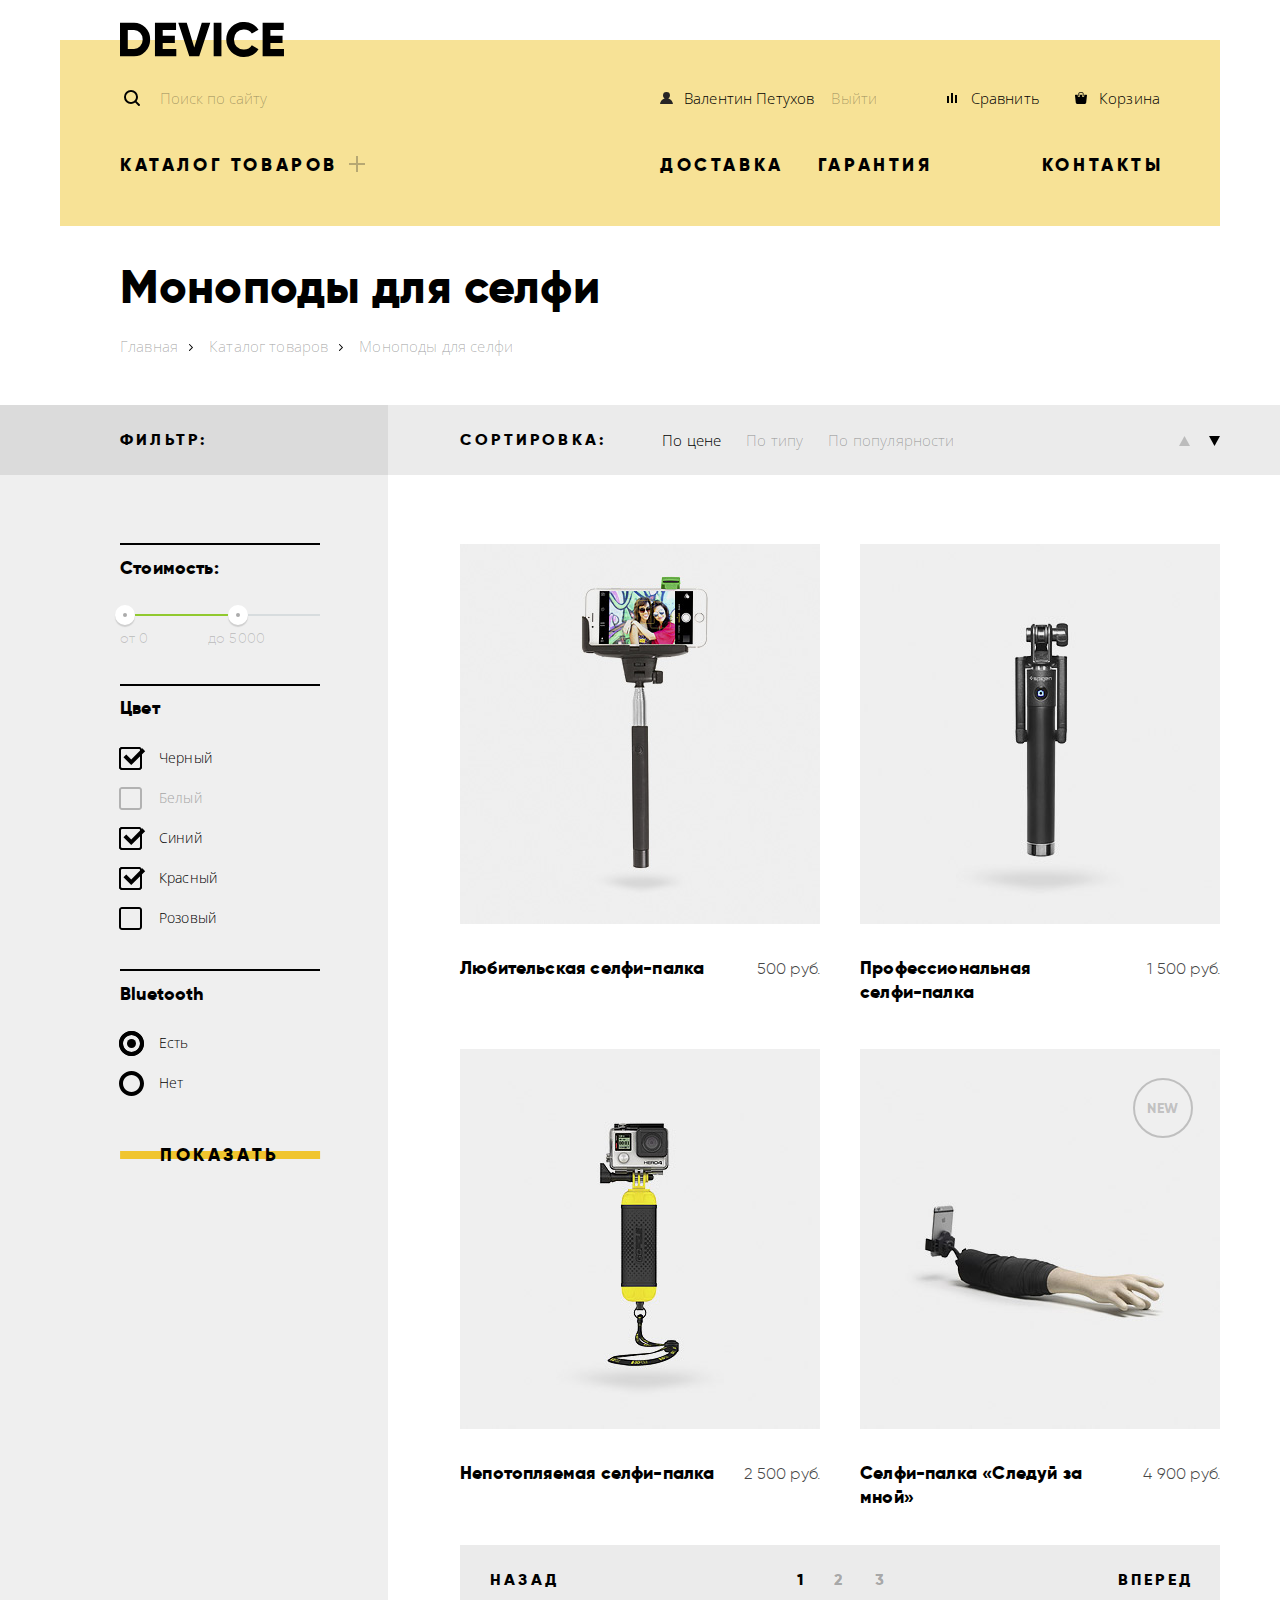
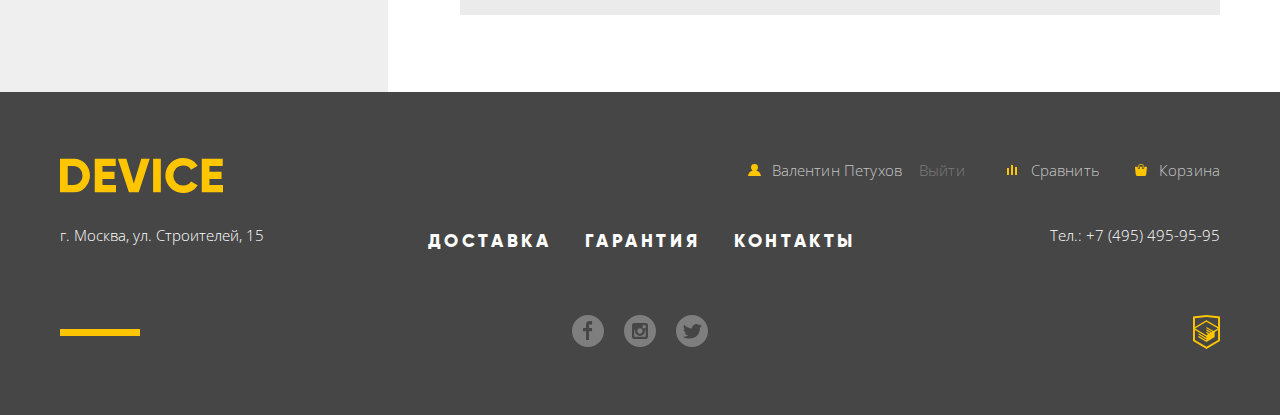
==== commit 12ccc39c: "Финальные изменения" ====
--- a/catalog.html
+++ b/catalog.html
@@ -8,7 +8,6 @@
 	<link href="css/style-min.css" rel="stylesheet" />
 </head>
 <body class="inner-page">
-
 	<header class="main-header centered">
 		<a href="index.html" class="logo">
 			<img src="images/device-logo.svg" width="164" height="36" alt="Логотип магазина «Девайс»" />
--- a/css/style-min.css
+++ b/css/style-min.css
@@ -1 +1 @@
-.button,.search-form button{text-align:center;vertical-align:middle}@font-face{font-family:gilroylight;src:url(../fonts/gilroylight-webfont.woff2) format('woff2'),url(../fonts/gilroylight-webfont.woff) format('woff');font-weight:300;font-style:normal}@font-face{font-family:gilroyextrabold;src:url(../fonts/gilroyextrabold-webfont.woff2) format('woff2'),url(../fonts/gilroyextrabold-webfont.woff) format('woff');font-weight:900;font-style:normal}html{-webkit-box-sizing:border-box;box-sizing:border-box}*,::after,::before{-webkit-box-sizing:inherit;box-sizing:inherit}body{min-width:1200px;font-family:"Open Sans",Arial,sans-serif;font-size:15px;line-height:30px;font-weight:300;color:#464646;letter-spacing:.01em;background-color:#fff;margin:0;padding:40px 0 0}.button,.site-navigation ul{letter-spacing:.2em;text-transform:uppercase}.visually-hidden:not(:focus):not(:active),input[type=checkbox].visually-hidden,input[type=radio].visually-hidden,label.visually-hidden,label:focus.visually-hidden{position:absolute;width:1px;height:1px;margin:-1px;border:0;padding:0;white-space:nowrap;-webkit-clip-path:inset(100%);clip-path:inset(100%);clip:rect(0 0 0 0);overflow:hidden}a{text-decoration:none}img{max-width:100%;height:auto}.button{position:relative;display:inline-block;padding:8px 43px;font-family:gilroyextrabold,Arial,sans-serif;font-size:18px;line-height:24px;color:#000;background-color:transparent;border:none;cursor:pointer}.button:active,.search-form input,.tabs button:active{color:rgba(0,0,0,.3)}.button::after{content:'';position:absolute;z-index:-1;-webkit-transition:all .3s;-o-transition:all .3s;transition:all .3s;width:100%;height:8px;top:50%;left:50%;background:#f0c52e;-webkit-transform:translateX(-50%) translateY(-50%);-ms-transform:translateX(-50%) translateY(-50%);transform:translateX(-50%) translateY(-50%)}.button:hover::after{height:100%}.button.disabled,.button:disabled{cursor:default;opacity:.5;background-color:#eaeaea}.main-header{position:relative;background-color:#f7e296;min-height:186px;padding:34px 60px 0}.inner-page .main-header{margin-bottom:38px}.main-header a.logo{display:block;width:164px;height:36px;position:absolute;top:-18px}.inner-page a.logo:hover{cursor:pointer;opacity:.6}.inner-page a.logo:active,.inner-page a.logo:focus{cursor:pointer;opacity:.3}.search-form{width:440px}.search-form input{font:inherit;line-height:38px;background:url(../images/search.svg) left 4px center no-repeat;border:0;margin:0;padding:5px 5px 5px 40px}.search-form input[type=text]{line-height:normal;padding-top:14px;padding-right:15px;padding-bottom:14px}.search-form input::-webkit-input-placeholder{color:rgba(0,0,0,.3)}.search-form input::-moz-placeholder{color:rgba(0,0,0,.3)}.search-form input:-ms-input-placeholder{color:rgba(0,0,0,.3)}.search-form input:-moz-placeholder{color:rgba(0,0,0,.3)}.search-form input:hover{color:rgba(0,0,0,.6)}.search-form input:hover::-webkit-input-placeholder{color:rgba(0,0,0,.6)}.search-form input:hover::-moz-placeholder{color:rgba(0,0,0,.6)}.search-form input:hover:-ms-input-placeholder{color:rgba(0,0,0,.6)}.search-form input:hover:-moz-placeholder{color:rgba(0,0,0,.6)}.search-form input:focus{color:#000;background-position:left 4px top calc(50% + 1px);border-bottom:2px solid #000;padding-bottom:12px}.search-form button{font:inherit;color:#000;background-color:transparent;border:2px solid #000;padding:7px 19px;cursor:pointer}.search-form button:focus,.search-form button:hover{background-color:#000;color:#fff}.search-form button:active{color:rgba(255,255,255,.3)}.search-form input+button{display:none}.search-form input+button:active,.search-form input:focus+button,.search-form-field+input[type=submit]:active,.search-form-field:focus+input[type=submit]{display:inline-block;vertical-align:bottom}.site-navigation ul,.user-login,.user-navigation{list-style:none;padding:0;margin:0}.site-navigation a,.user-login a,.user-navigation a{display:inline-block;vertical-align:middle;color:#000;padding:9px 17px}.user-navigation li:last-child a{padding-right:0}.catalog-navigation>li:first-child a,.secondary-navigation li:first-child a{padding-left:0}.secondary-navigation li:last-child a{padding-right:0;margin-right:-3px}.toggle-submenu{position:relative}.toggle-submenu::after{content:"";position:absolute;top:9px;top:calc(50% - 9px);right:-10px;width:16px;height:16px;background:url(../images/plus.svg) no-repeat;opacity:.3}a.login-link.logged-in{color:rgba(0,0,0,.3);padding-left:0}.site-navigation a:focus,.site-navigation a:hover,.user-login a:focus,.user-login a:hover,.user-navigation a:focus,.user-navigation a:hover{color:rgba(0,0,0,.6)}.user-login a:focus::before,.user-login a:hover::before,.user-navigation a:focus::before,.user-navigation a:hover::before{opacity:.6}.categories-list a:active::before,.social a,.user-login a:active::before,.user-navigation a:active::before{opacity:.3}.site-navigation a:active,.user-login a:active,.user-navigation a:active{color:rgba(0,0,0,.3)}.user-login a.login-link.logged-out,.user-login a.user-name,.user-navigation a.cart,.user-navigation a.compare{position:relative;padding-left:24px}.user-navigation a.cart::before,.user-navigation a.compare::before{position:absolute;left:0;content:""}.user-navigation a.compare{padding-right:35px}.user-login a.login-link.logged-out::before,.user-login a.user-name.logged-in::before{content:"";position:absolute;top:18px;left:0;width:13px;height:12px;background:url(../images/user.svg) no-repeat}.user-navigation a.compare::before{top:19px;width:10px;height:10px;background:url(../images/compare.svg) no-repeat}.user-navigation a.cart::before{top:18px;width:12px;height:12px;background:url(../images/cart.svg) no-repeat}.main-footer .user-login a.login-link::before,.main-footer .user-login a.user-name.logged-in::before{background:url(../images/user-yellow.svg) no-repeat}.main-footer .user-navigation a.compare::before{background:url(../images/compare-yellow.svg) no-repeat}.main-footer .user-navigation a.cart::before{background:url(../images/cart-yellow.svg) no-repeat}.site-navigation ul{font-family:gilroyextrabold,Arial,sans-serif;font-size:18px;line-height:24px}.site-navigation ul.sub-menu{font-family:"Open Sans",Arial,sans-serif;font-size:15px;line-height:34px;font-weight:300;color:#000;letter-spacing:.01em;text-transform:none}.main-content h1,.product-info b,.product-info-content::before{font-family:gilroyextrabold,Arial,sans-serif}.mini-header{padding-left:60px;padding-right:60px}.main-content h1{font-size:47px;line-height:48px;font-weight:400;color:#000;margin:0 0 19px}.breadcrumbs{list-style:none;padding:0;margin:0 0 44px}.breadcrumbs li{position:relative;margin-right:31px}.breadcrumbs li:not(:last-child)::after{content:"";position:absolute;top:13px;right:-15px;width:4px;height:7px;background:url(../images/nav-arrow.svg)}#slide-1 .product-info-content::before,.product-info-content::before{content:"01"}.breadcrumbs li:last-child{margin-right:0}.breadcrumbs .current,.breadcrumbs a{color:rgba(0,0,0,.3)}.breadcrumbs a:focus,.breadcrumbs a:hover{color:rgba(0,0,0,.6)}.breadcrumbs a:active{color:rgba(0,0,0,.1)}.main-slider{position:relative}.main-slider .slider-controls,.main-slider .slides{list-style:none;padding:0;margin:0}.main-slider .slides{position:relative;background-image:-webkit-linear-gradient(top,#f7e296 112px,#fff 112px);background-image:-o-linear-gradient(top,#f7e296 112px,#fff 112px);background-image:linear-gradient(to bottom,#f7e296 112px,#fff 112px)}.main-slider .slider-controls{position:absolute;right:82px;top:329px;line-height:12px;font-size:0;z-index:20}.slider-controls li{display:inline-block;vertical-align:bottom;line-height:12px;margin:0 21px 0 0;position:relative}.slider-controls li:last-child{margin-right:0}.slider-control{position:relative;background:url(../images/slider-button-empty.svg) center center no-repeat;width:12px;height:12px;line-height:12px;border:0;padding:0;margin:0;cursor:pointer}.slider-control.active{background:url(../images/slider-button.svg) center center no-repeat}.product-image img{display:block;margin:0 auto}.product-info-content{position:relative;padding-top:39px;padding-right:50px}.product-info-content::before{position:absolute;right:50px;top:11px;width:180px;height:180px;font-size:179px;line-height:138px;color:#fff}#slide-2 .product-info-content::before{content:"02";right:72px}#slide-3 .product-info-content::before{content:"03";right:74px}#slide-2 .product-image img{position:relative;top:14px;left:9px}#slide-3 .product-image img{position:relative;top:67px;left:14px}.product-info b{display:block;position:relative;font-size:47px;line-height:56px;color:#000;letter-spacing:.01em;padding:43px 0 0;margin:0 0 18px}.product-info b::before{content:"";position:absolute;left:0;top:0;width:100px;height:7px;background-color:#fff}.categories-list a::before,.categories-list a:active::after{width:160px;height:160px;content:""}.product-info p{padding:0;margin:0 0 43px}.product-properties{border-collapse:collapse;font-family:gilroylight,Arial,sans-serif;font-size:36px;line-height:48px;color:#000;margin-top:48px}.product-properties th{font-size:13px;line-height:20px;color:#464646;text-align:left}.categories-list a,.tabs .button,.tabs a,.tabs button{display:block;font-size:18px;line-height:24px;font-family:gilroyextrabold,Arial,sans-serif}.product-properties td{padding-bottom:8px}.product-properties td:not(:last-child){padding-right:76px}.categories-list a{position:relative;color:#000}.categories-list a:active{color:rgba(0,0,0,.3)}.categories-list a::before{display:block;background-color:rgba(240,197,46,.5);background-position:center center;background-repeat:no-repeat;margin-bottom:34px}.categories-list a.vr::before{background-image:url(../images/popular-1.svg)}.categories-list a.catalog::before{background-image:url(../images/popular-2.svg);background-position:center bottom}.categories-list a.action-cam::before{background-image:url(../images/popular-3.svg)}.categories-list a.fitness::before{background-image:url(../images/popular-4.svg)}.categories-list a.smart-watch::before{background-image:url(../images/popular-5.svg)}.categories-list a.quadrocopter::before{background-image:url(../images/popular-6.svg)}.categories-list a:focus::before,.categories-list a:hover::before{background-color:#f0c52e}.categories-list a:active::after{position:absolute;top:0;left:0;background-color:#f0c52e;z-index:-1;opacity:1}.services{background-color:#e5e5e5;min-height:288px}.tabs{list-style:none;padding:0 80px 0 0;margin:-20px 0 0;position:relative;z-index:1}.tabs::after{content:"";position:absolute;top:-80px;right:76px;width:7px;height:319px;background-color:#000}.tabs li{margin-bottom:25px}.tabs .button,.tabs a,.tabs button{width:160px;letter-spacing:.2em;text-transform:uppercase;color:#000;border:0;text-align:center;padding-left:15px;padding-right:15px}.tabs button:active,.tabs button:focus{outline:0}.tab-item.active,.tab-item.active .button,.tab-item.active .button:active{color:#f7e184;background-color:#000}.tab-content .tab-pane{position:relative;padding-right:300px}.tab-content .tab-pane#credit::after,.tab-content .tab-pane#delivery::after,.tab-content .tab-pane#guarantee::after{position:absolute;content:""}.tab-pane:not(.active){display:none}.tab-content .tab-pane#delivery::after{top:11px;right:66px;width:136px;height:164px;background:url(../images/delivery.svg) no-repeat}.tab-content .tab-pane#guarantee::after{top:-13px;right:47px;width:171px;height:194px;background:url(../images/warranty.svg) no-repeat}.tab-content .tab-pane#credit::after{top:-13px;right:70px;width:156px;height:186px;background:url(../images/credit.svg) no-repeat}.tab-content h3{font-family:gilroyextrabold,Arial,sans-serif;font-size:47px;line-height:48px;font-weight:400;color:#000;letter-spacing:.02em;padding:0;margin:-26px 0 30px}.tab-content p{padding:0 0 20px;margin:0}.brands h2,.categories h2,.main-slider h2,.modal h2,.products h2,.services h2{font-family:gilroyextrabold,Arial,sans-serif;font-size:37px;line-height:40px;font-weight:400;color:#000}.brands-list a{display:block;width:260px;height:100px;position:relative;z-index:1}.brands-list a::before{content:"";position:absolute;top:0;left:0;width:100%;height:100%;opacity:0;z-index:-1}.brands-list a.dji::before{background:url(../images/brand-dji-color.png) no-repeat}.brands-list a.sp-gadgets::before{background:url(../images/brand-sp-gadgets-color.png) no-repeat}.brands-list a.go-pro::before{background:url(../images/brand-go-pro-color.png) no-repeat}.brands-list a.vive::before{background:url(../images/brand-vive-color.png) no-repeat}.brands-list img{display:block;opacity:.2}.brands-list a:hover img{opacity:0}.brands-list a:hover::before{opacity:1}.about-us h2,.contact h2{position:relative;font-family:gilroyextrabold,Arial,sans-serif;font-size:47px;line-height:48px;font-weight:400;color:#000;padding:53px 0 0;margin:0 0 42px}.about-us .delivery-companies,.sidebar h2,.sorting p{font-size:16px;font-family:gilroyextrabold,Arial,sans-serif;color:#000}.about-us h2::before,.contact h2::before{content:"";position:absolute;left:0;top:0;width:80px;height:7px;background-color:#000}.about-us p,.contact p{padding:0;margin:0 0 30px}.about-us p{padding-right:75px}.contact p{margin-bottom:39px}.about-us .delivery-companies{list-style:none;padding:0;margin:71px 0 50px}.delivery-companies li{position:relative;padding:0 0 10px 35px}.delivery-companies li::before{content:"";position:absolute;left:0;top:10px;width:8px;height:8px;border:2px solid #e5e5e5;border-radius:50%}.about-us .button{padding-left:21px;padding-right:21px}.contact .button{padding-left:39px;padding-right:39px}.contact img{display:block}.contact .map{margin-bottom:69px}.sidebar{background-color:#efefef;background-image:-webkit-linear-gradient(top,#dbdbdb 70px,#efefef 70px);background-image:-o-linear-gradient(top,#dbdbdb 70px,#efefef 70px);background-image:linear-gradient(to bottom,#dbdbdb 70px,#efefef 70px);padding:0 68px 60px 60px;position:relative;z-index:1}.sidebar h2{line-height:70px;margin:0 0 68px;padding:0}.sidebar h2,.sorting p{letter-spacing:.2em;text-transform:uppercase}.filter legend,.product-item,.product-item h3{line-height:24px;letter-spacing:.01em}.filter fieldset{border:none;padding:0;margin:0 0 31px}.filter fieldset.color{margin-bottom:26px}.filter fieldset.bluetooth{margin-bottom:27px}.filter legend{display:block;width:100%;font-family:gilroyextrabold,Arial,sans-serif;font-size:18px;color:#000;border-top:2px solid #000;padding:11px 0 0;margin:0 0 29px}.filter .color legend{padding-top:10px;margin-bottom:23px}.filter .bluetooth legend{margin-bottom:22px}.range-filter{width:200px;padding-top:5px}.range-controls{position:relative;margin-bottom:7px}.range-controls .scale{height:2px;background:#d7dcde}.range-controls .bar{width:70%;height:2px;background:#91c92f}.range-controls .toggle{position:absolute;top:-9px;left:0;width:20px;height:20px;padding:0;border:8px solid #fff;background-color:#ababab;-webkit-box-shadow:0 2px 1px 0 #cfcfcf;box-shadow:0 2px 1px 0 #cfcfcf;border-radius:50%;cursor:pointer}.range-controls .toggle-min{left:-5px}.range-controls .toggle-max{left:108px}.range-controls .toggle:active{top:-10px;width:22px;height:22px;border:9px solid #fff}.range-controls .toggle-min:active{left:-6px}.range-controls .toggle-max:active{left:107px}.price-controls label{display:inline-block;vertical-align:top;width:50%;font-family:gilroylight,Arial,sans-serif;font-size:14px;color:rgba(0,0,0,.2)}.price-controls input{width:60px;padding:8px 10px;margin-left:10px;font-family:Roboto,Arial,sans-serif;font-size:16px;text-align:center;color:#283136;border:none;border-radius:5px;background:#f1f1f1}.max-price{text-align:right;position:relative;left:-55px}.filter ul{list-style:none;font-size:14px;color:#000;padding:0;margin:0}.filter-option{margin-bottom:10px;padding-left:39px}.filter-option label{position:relative;display:block;cursor:pointer;-webkit-user-select:none;-moz-user-select:none;-ms-user-select:none;user-select:none}.filter-input-checkbox+label::before,.filter-input-checkbox:checked+label::after{content:"";position:absolute;left:-40px;height:23px}.filter-input-checkbox+label::before{top:4px;top:calc(50% - 11px);width:23px;background:url(../images/checkbox-off.svg) no-repeat}.filter-input-checkbox:checked+label::after{top:4px;top:calc(50% - 11px);width:27px;background:url(../images/checkbox-on.svg) no-repeat}.filter-input-radio+label::before,.filter-input-radio:checked+label::after{content:"";position:absolute;left:-40px;width:25px;height:25px}.filter-input-radio+label::before{top:2px;top:calc(50% - 12px);background:url(../images/radio-off.svg) no-repeat}.filter-input-radio:checked+label::after{top:2px;top:calc(50% - 12px);background:url(../images/radio-on.svg) no-repeat}.filter-input+label:hover::before,.filter-input:enabled:checked+label:hover::after,.filter-input:enabled:checked:hover+label::after,.filter-input:hover+label::before{opacity:.6}.filter-input+label:active::before,.filter-input:enabled:checked:active+label::after{opacity:1}.filter-input:disabled+label{color:#a6a6a6}.filter-input:disabled+label::before{opacity:.25}.filter .button{padding-left:40px;padding-right:40px}.sorting{background-color:#ebebeb;padding-left:72px}.sorting>p{padding:0;margin:0 56px 0 0}.sorting ul{list-style:none;padding:0;margin:0}.sorting a{color:rgba(0,0,0,.3)}.sorting-options li:not(:first-child) a{padding-left:12px}.sorting-options li:not(:last-child) a{padding-right:13px}.asc-desc a:hover,.sorting-options a:hover{color:rgba(0,0,0,.6)}.asc-desc a:active,.sorting-options .active a,.sorting-options a:active{color:#000}.sorting .asc-desc{margin-left:auto}.asc-desc li:first-child a{padding-right:19px}.asc-desc svg{fill:rgba(0,0,0,.2)}.asc-desc svg:focus,.asc-desc svg:hover{fill:rgba(0,0,0,.4)}.asc-desc a.active svg,.asc-desc svg:active{fill:#000}.product-list{list-style:none;padding:69px 0 0 72px;margin:0}.product-list .product-item{position:relative;width:360px;margin-right:40px;margin-bottom:45px}.product-list .product-item:nth-child(2n){margin-right:0}.product-item{font-family:gilroylight,Arial,sans-serif;font-size:16px;color:#464646}.modal label,.pagination,.product-item h3,.product-item.flag-new .product-item-image::after{font-family:gilroyextrabold,Arial,sans-serif}.product-item .actions,.product-item-image{width:360px;height:380px;padding:0;margin:0}.product-item img,.product-item-image a{display:block}.product-item h3,.product-item p{padding:0;margin:0}.product-item h3{font-size:18px;color:#000}.product-item .product-price,.product-item .product-title{margin-top:32px}.product-item .product-price{margin-left:20px}.product-item .actions{position:absolute;top:0;left:0;padding:172px 0 20px;background-color:rgba(238,238,238,.7);z-index:10;cursor:pointer;text-align:center;display:none}.product-item-image:hover .actions{display:block}.actions a{display:inline-block;vertical-align:middle}.copyright a,.social a{display:block;line-height:0}.actions a.button{margin-bottom:13px}.actions a.add{font-size:13px;color:rgba(0,0,0,.5)}.actions a.add:focus,.actions a.add:hover{color:#000}.actions a.add:active{color:rgba(0,0,0,.2)}.product-item.flag-new .product-item-image::after{content:"NEW";position:absolute;top:29px;right:27px;width:60px;height:60px;font-size:14px;line-height:56px;text-align:center;letter-spacing:.05em;text-transform:uppercase;color:rgba(0,0,0,.2);border:2px solid rgba(0,0,0,.2);border-radius:50%}.pagination{list-style:none;background-color:#ebebeb;font-size:16px;line-height:24px;letter-spacing:.2em;text-transform:uppercase;padding:0;margin:-9px 0 0 72px}.pagination-number.prev{margin-right:auto}.pagination-number.next{margin-left:auto}.pagination-number:nth-child(2){margin-left:10px}.pagination a{display:block;color:rgba(0,0,0,.3);padding:23px 14px}.pagination-number.current a,.pagination-number.next a,.pagination-number.prev a{color:#000}.pagination-number.next a,.pagination-number.prev a{padding-left:30px;padding-right:27px}.pagination-number:focus a,.pagination-number:hover a{color:rgba(0,0,0,.6)}.pagination-number:active a{color:#000}.pagination-number.next a:focus,.pagination-number.next a:hover,.pagination-number.prev a:focus,.pagination-number.prev a:hover{color:#000;background-color:#d9d9d9}.pagination-number.next a:active,.pagination-number.prev a:active{color:rgba(0,0,0,.3)}.pagination-number.current a:focus,.pagination-number.current a:hover{color:#000;background-color:transparent}.main-footer{background:#464646;color:#fff;margin-top:81px}.inner-page .main-footer{margin-top:0}.main-footer a{color:#fff}.main-footer a.logo{width:163px;height:36px}.main-footer .user-area a{color:rgba(255,255,255,.7)}.main-footer a.login-link.logged-in{color:rgba(255,255,255,.3)}.main-footer .user-area a:hover{color:#fff}.main-footer .user-area a:active,.main-footer .user-area a:focus{color:rgba(255,255,255,.3)}.main-footer .site-navigation a:focus,.main-footer .site-navigation a:hover{color:rgba(255,255,255,.6)}.main-footer .site-navigation a:active{color:rgba(255,255,255,.3)}.social{list-style:none;padding:0;margin:0}.social li{line-height:0;margin-right:20px}.social li:last-child{margin-right:0}.social a{width:32px;height:32px}.social a:focus,.social a:hover{opacity:.6}.social a:active{opacity:.1}.social a[href*="facebook.com"]{background:url(../images/fb.svg) no-repeat}.social a[href*="instagram.com"]{background:url(../images/instagram.svg) no-repeat}.social a[href*="twitter.com"]{background:url(../images/twitter.svg) no-repeat}.copyright{padding:0 0 0 53px;margin:0}.modal-contact,.modal-map{top:70px;left:50%;width:960px;margin-left:-480px}.copyright a:focus,.copyright a:hover{opacity:.6}.copyright a:active{opacity:.3}@-webkit-keyframes bounce{0%{-webkit-transform:translateY(-2000px);transform:translateY(-2000px)}70%{-webkit-transform:translateY(30px);transform:translateY(30px)}90%{-webkit-transform:translateY(-10px);transform:translateY(-10px)}100%{-webkit-transform:translateY(0);transform:translateY(0)}}@keyframes bounce{0%{-webkit-transform:translateY(-2000px);transform:translateY(-2000px)}70%{-webkit-transform:translateY(30px);transform:translateY(30px)}90%{-webkit-transform:translateY(-10px);transform:translateY(-10px)}100%{-webkit-transform:translateY(0);transform:translateY(0)}}@-webkit-keyframes shake{0%,100%{-webkit-transform:translateX(0);transform:translateX(0)}10%,30%,50%,70%,90%{-webkit-transform:translateX(-10px);transform:translateX(-10px)}20%,40%,60%,80%{-webkit-transform:translateX(10px);transform:translateX(10px)}}@keyframes shake{0%,100%{-webkit-transform:translateX(0);transform:translateX(0)}10%,30%,50%,70%,90%{-webkit-transform:translateX(-10px);transform:translateX(-10px)}20%,40%,60%,80%{-webkit-transform:translateX(10px);transform:translateX(10px)}}.modal{position:fixed;display:none;color:#000;background-color:#fff;-webkit-box-shadow:0 10px 20px rgba(0,0,0,.2);box-shadow:0 10px 20px rgba(0,0,0,.2);z-index:1000}.modal-show{display:block;-webkit-animation:bounce .5s;animation:bounce .5s}.modal-error{-webkit-animation:shake .6s;animation:shake .6s}.modal-contact,.modal-map{background-color:#fff;-webkit-box-shadow:0 10px 20px rgba(0,0,0,.2);box-shadow:0 10px 20px rgba(0,0,0,.2)}.modal-contact{padding:93px 100px 77px}.modal-map{height:560px;-webkit-box-shadow:0 10px 20px 0 rgba(0,0,0,.2);box-shadow:0 10px 20px 0 rgba(0,0,0,.2)}.modal-map iframe{border:0}.modal-close{position:absolute;top:22px;right:22px;width:55px;height:55px;border:0;background:url(../images/modal-close.svg) no-repeat;opacity:.5;cursor:pointer}.modal-close:active,.modal-close:focus,.modal-close:hover{opacity:1}.contact-form{display:-webkit-box;display:-ms-flexbox;display:flex;-webkit-box-orient:horizontal;-webkit-box-direction:normal;-ms-flex-direction:row;flex-direction:row;-ms-flex-wrap:wrap;flex-wrap:wrap;-webkit-box-pack:justify;-ms-flex-pack:justify;justify-content:space-between;-webkit-box-align:start;-ms-flex-align:start;align-items:flex-start}.contact-form p{margin:0 0 34px}.contact-form-email,.contact-form-name{width:360px}.contact-form-msg{width:100%;margin-bottom:45px}.contact-form-msg textarea{min-height:156px}.contact-form .button{padding-left:35px;padding-right:33px}.modal label{display:block;font-size:18px;line-height:24px;letter-spacing:0;color:#000;background-color:#fff;padding:0;margin:0 0 6px}.header-container,.main-header .search-form{display:-webkit-box;display:-ms-flexbox;-webkit-box-orient:horizontal;-webkit-box-direction:normal}.contact-form input[type=email],.contact-form input[type=text],.contact-form textarea{font:inherit;font-size:14px;font-weight:400;line-height:normal;color:#464646;background-color:rgba(229,229,229,.5);border:0;padding:15px 20px 16px}.contact-form input[type=email],.contact-form input[type=text]{width:360px}.contact-form textarea{width:100%}.contact-form input[type=email]:hover,.contact-form input[type=text]:hover,.contact-form textarea:hover{background-color:rgba(229,229,229,.8)}.contact-form input[type=email]:focus,.contact-form input[type=text]:focus,.contact-form textarea:focus{background-color:#fff;outline:rgba(240,197,46,.5) solid 3px}.contact-form input.nonvalid,.contact-form textarea.nonvalid{background-color:rgba(237,181,181,.5)}.contact-form input::-webkit-input-placeholder{color:rgba(70,70,70,.4)}.contact-form input::-moz-placeholder{color:rgba(70,70,70,.4)}.contact-form input:-ms-input-placeholder{color:rgba(70,70,70,.4)}.contact-form input:-moz-placeholder{color:rgba(70,70,70,.4)}.contact-form textarea::-webkit-input-placeholder{color:rgba(70,70,70,.4)}.contact-form textarea::-moz-placeholder{color:rgba(70,70,70,.4)}.contact-form textarea:-ms-input-placeholder{color:rgba(70,70,70,.4)}.contact-form textarea:-moz-placeholder{color:rgba(70,70,70,.4)}.centered{width:1160px;margin:0 auto}.header-container{display:flex;-ms-flex-direction:row;flex-direction:row;-ms-flex-wrap:wrap;flex-wrap:wrap;-webkit-box-align:start;-ms-flex-align:start;align-items:flex-start}.main-header .search{-ms-flex-preferred-size:calc(50% - 20px);flex-basis:calc(50% - 20px)}.main-header .search,.main-header .user-area{margin-bottom:22px}.main-header .search-form{display:flex;-ms-flex-direction:row;flex-direction:row}.search-form input{-webkit-box-flex:1;-ms-flex-positive:1;flex-grow:1}.main-header .user-area{-ms-flex-preferred-size:calc(50% - 20px);flex-basis:calc(50% - 20px)}.main-header .site-navigation{-ms-flex-preferred-size:100%;flex-basis:100%}.breadcrumbs,.main-slider .slide{-webkit-box-orient:horizontal;-webkit-box-direction:normal;-ms-flex-direction:row}.main-slider{margin-bottom:99px}.main-slider .slide{display:-webkit-box;display:-ms-flexbox;display:flex;flex-direction:row;-webkit-box-pack:justify;-ms-flex-pack:justify;justify-content:space-between;position:relative;z-index:1;min-height:495px}.main-slider .slide:not(.active){display:none}.breadcrumbs,.categories-list{display:-webkit-box;display:-ms-flexbox}.main-slider .product-image,.main-slider .product-info{-webkit-box-flex:0;-ms-flex-positive:0;flex-grow:0;-ms-flex-negative:0;flex-shrink:0;-ms-flex-preferred-size:calc(50% - 20px);flex-basis:calc(50% - 20px)}.breadcrumbs{display:flex;flex-direction:row;-webkit-box-pack:start;-ms-flex-pack:start;justify-content:flex-start;-ms-flex-wrap:wrap;flex-wrap:wrap}.categories{margin-bottom:180px}.categories-list{list-style:none;display:flex;-webkit-box-orient:horizontal;-webkit-box-direction:normal;-ms-flex-direction:row;flex-direction:row;-webkit-box-pack:justify;-ms-flex-pack:justify;justify-content:space-between;-ms-flex-wrap:wrap;flex-wrap:wrap;padding:0;margin:0}.brands-list,.services-tabs{display:-webkit-box;display:-ms-flexbox;-webkit-box-orient:horizontal;-webkit-box-direction:normal}.categories-list .category{-webkit-box-flex:0;-ms-flex-positive:0;flex-grow:0;-ms-flex-negative:0;flex-shrink:0;-ms-flex-preferred-size:160px;flex-basis:160px;text-align:left}.services{margin-bottom:94px}.services-tabs{display:flex;-ms-flex-direction:row;flex-direction:row;-webkit-box-pack:justify;-ms-flex-pack:justify;justify-content:space-between}.services .tabs-container{-webkit-box-flex:0;-ms-flex-positive:0;flex-grow:0;-ms-flex-negative:0;flex-shrink:0;-ms-flex-preferred-size:360px;flex-basis:360px}.services .tab-content{-webkit-box-flex:0;-ms-flex-positive:0;flex-grow:0;-ms-flex-negative:0;flex-shrink:0;-ms-flex-preferred-size:760px;flex-basis:760px}.brands{margin-bottom:93px}.brands-list{list-style:none;display:flex;-ms-flex-direction:row;flex-direction:row;-webkit-box-pack:justify;-ms-flex-pack:justify;justify-content:space-between;padding:0;margin:0}.column-wrap,.footer-container{display:-webkit-box;display:-ms-flexbox}.brands .brand{-webkit-box-flex:0;-ms-flex-positive:0;flex-grow:0;-ms-flex-negative:0;flex-shrink:0;-ms-flex-preferred-size:calc(25% - 40px);flex-basis:calc(25% - 40px)}.column-wrap{display:flex;-webkit-box-orient:horizontal;-webkit-box-direction:normal;-ms-flex-direction:row;flex-direction:row;-webkit-box-pack:justify;-ms-flex-pack:justify;justify-content:space-between}.column-wrap>section{-ms-flex-preferred-size:calc(50% - 20px);flex-basis:calc(50% - 20px)}.main-footer{padding:54px 0 66px}.footer-container{display:flex;-webkit-box-orient:vertical;-webkit-box-direction:normal;-ms-flex-direction:column;flex-direction:column}.column-wrap-wide,.footer-container .footer-row,.middle-container{-webkit-box-orient:horizontal;-webkit-box-direction:normal}.footer-container .footer-row{display:-webkit-box;display:-ms-flexbox;display:flex;-ms-flex-direction:row;flex-direction:row;-ms-flex-wrap:wrap;flex-wrap:wrap;-webkit-box-pack:justify;-ms-flex-pack:justify;justify-content:space-between}.footer-container .footer-row:last-child::before{content:"";display:block;width:80px;height:7px;background:#ffc600;-ms-flex-item-align:center;-ms-grid-row-align:center;align-self:center}.footer-container .footer-row:first-child{margin-bottom:26px}.footer-container .footer-row:nth-child(2){margin-bottom:53px}.column-wrap-wide{width:100%;display:-webkit-box;display:-ms-flexbox;display:flex;-ms-flex-direction:row;flex-direction:row;-webkit-box-pack:center;-ms-flex-pack:center;justify-content:center;-webkit-box-align:stretch;-ms-flex-align:stretch;align-items:stretch;-ms-flex-line-pack:stretch;align-content:stretch}.middle-container,.sidebar-container{display:-webkit-box;display:-ms-flexbox}.left-container,.right-container{-webkit-box-flex:1;-ms-flex:1 1 auto;flex:1 1 auto}.left-container{background-image:-webkit-linear-gradient(top,#dbdbdb 70px,#efefef 70px);background-image:-o-linear-gradient(top,#dbdbdb 70px,#efefef 70px);background-image:linear-gradient(to bottom,#dbdbdb 70px,#efefef 70px)}.right-container{background-image:-webkit-linear-gradient(top,#ebebeb 70px,#fff 70px);background-image:-o-linear-gradient(top,#ebebeb 70px,#fff 70px);background-image:linear-gradient(to bottom,#ebebeb 70px,#fff 70px)}.middle-container{-ms-flex-preferred-size:1160px;flex-basis:1160px;display:flex;-ms-flex-direction:row;flex-direction:row;-webkit-box-align:stretch;-ms-flex-align:stretch;align-items:stretch;-ms-flex-line-pack:stretch;align-content:stretch}.products-container,.sidebar-container{-webkit-box-orient:horizontal;-webkit-box-direction:normal;-ms-flex-direction:row}.sidebar-container{display:flex;flex-direction:row;-webkit-box-pack:end;-ms-flex-pack:end;justify-content:flex-end}.products-container{display:-webkit-box;display:-ms-flexbox;display:flex;flex-direction:row;-webkit-box-pack:start;-ms-flex-pack:start;justify-content:flex-start}.main-header .user-area,.main-header .user-login{-webkit-box-orient:horizontal;-webkit-box-direction:normal;-ms-flex-direction:row}aside{width:328px}.products{width:832px;margin-bottom:77px}.main-header .user-area{display:-webkit-box;display:-ms-flexbox;display:flex;flex-direction:row;margin-left:auto}.main-header .user-login{margin-right:auto;display:-webkit-box;display:-ms-flexbox;display:flex;flex-direction:row}.main-footer .user-login{padding-right:25px;display:-webkit-box;display:-ms-flexbox;display:flex;-webkit-box-orient:horizontal;-webkit-box-direction:normal;-ms-flex-direction:row;flex-direction:row}.main-header .site-navigation,.user-navigation{display:-webkit-box;display:-ms-flexbox;-webkit-box-orient:horizontal;-webkit-box-direction:normal}.user-navigation{display:flex;-ms-flex-direction:row;flex-direction:row}.main-header .site-navigation{display:flex;-ms-flex-direction:row;flex-direction:row;-webkit-box-pack:justify;-ms-flex-pack:justify;justify-content:space-between;position:relative}.catalog-navigation{-ms-flex-preferred-size:calc(50% - 20px);flex-basis:calc(50% - 20px);display:-webkit-box;display:-ms-flexbox;display:flex;-webkit-box-orient:horizontal;-webkit-box-direction:normal;-ms-flex-direction:row;flex-direction:row}.catalog-navigation>li{width:100%}.sub-menu li{margin-right:48px}.sub-menu li:nth-last-child(2){margin-bottom:50px}.sub-menu li:last-child{margin-left:18px}.sub-menu a{padding:0 10px}.sub-menu,.sub-menu::before{position:absolute;background-color:#f7e296}.sub-menu{height:153px;line-height:25px;background-color:#e42e2e;display:none;z-index:100}.site-navigation ul.sub-menu{padding-top:10px;padding-bottom:20px}.sub-menu::before{content:"";bottom:0;left:-60px;z-index:-1;width:1160px;height:100%;padding-top:0}.sub-menu:hover,.toggle-submenu:focus+.sub-menu,.toggle-submenu:hover+.sub-menu{display:-webkit-box;display:-ms-flexbox;display:flex;-webkit-box-orient:vertical;-webkit-box-direction:normal;-ms-flex-direction:column;flex-direction:column;-ms-flex-wrap:wrap;flex-wrap:wrap}.main-header .secondary-navigation{-ms-flex-preferred-size:calc(50% - 20px);flex-basis:calc(50% - 20px);display:-webkit-box;display:-ms-flexbox;display:flex;-webkit-box-orient:horizontal;-webkit-box-direction:normal;-ms-flex-direction:row;flex-direction:row}.main-header .secondary-navigation li:last-child{margin-left:auto}.asc-desc,.pagination,.sorting,.sorting-options{display:-ms-flexbox;display:-webkit-box;display:flex;-webkit-box-orient:horizontal;-webkit-box-direction:normal;-ms-flex-direction:row;flex-direction:row}.sorting{-webkit-box-align:center;-ms-flex-align:center;align-items:center;min-height:70px;line-height:70px}.product-list{display:-webkit-box;display:-ms-flexbox;display:flex;-ms-flex-wrap:wrap;flex-wrap:wrap}.product-item,.product-item-info{display:-webkit-box;display:-ms-flexbox}.product-item{display:flex;-webkit-box-orient:vertical;-webkit-box-direction:normal;-ms-flex-direction:column;flex-direction:column}.product-item-info{-webkit-box-ordinal-group:2;-ms-flex-order:1;order:1;display:flex;-webkit-box-orient:horizontal;-webkit-box-direction:normal;-ms-flex-direction:row;flex-direction:row;-webkit-box-pack:justify;-ms-flex-pack:justify;justify-content:space-between;-webkit-box-align:baseline;-ms-flex-align:baseline;align-items:baseline}.main-footer .secondary-navigation,.main-footer .user-area{display:-webkit-box;display:-ms-flexbox;-webkit-box-orient:horizontal;-webkit-box-direction:normal}.product-item:nth-child(2) .product-title{max-width:230px}.product-price{-ms-flex-negative:0;flex-shrink:0}.main-footer a.logo{-ms-flex-preferred-size:163px;flex-basis:163px;-ms-flex-item-align:end;align-self:flex-end}.main-footer .user-area{display:flex;-ms-flex-direction:row;flex-direction:row}.main-footer .contacts,.main-footer .phone{-ms-flex-preferred-size:260px;flex-basis:260px;padding:0;margin:0}.main-footer .phone{text-align:right}.main-footer .secondary-navigation{display:flex;-ms-flex-direction:row;flex-direction:row}.main-footer .social{display:-webkit-box;display:-ms-flexbox;display:flex;-webkit-box-pack:end;-ms-flex-pack:end;justify-content:flex-end}
+.button,.search-form button{text-align:center;vertical-align:middle}@font-face{font-family:gilroylight;src:url(../fonts/gilroylight-webfont.woff2) format('woff2'),url(../fonts/gilroylight-webfont.woff) format('woff');font-weight:300;font-style:normal}@font-face{font-family:gilroyextrabold;src:url(../fonts/gilroyextrabold-webfont.woff2) format('woff2'),url(../fonts/gilroyextrabold-webfont.woff) format('woff');font-weight:900;font-style:normal}html{-webkit-box-sizing:border-box;box-sizing:border-box}*,::after,::before{-webkit-box-sizing:inherit;box-sizing:inherit}body{min-width:1200px;font-family:"Open Sans",Arial,sans-serif;font-size:15px;line-height:30px;font-weight:300;color:#464646;letter-spacing:.01em;background-color:#fff;margin:0;padding:40px 0 0}.button,.site-navigation ul{letter-spacing:.2em;text-transform:uppercase}.visually-hidden:not(:focus):not(:active),input[type=checkbox].visually-hidden,input[type=radio].visually-hidden,label.visually-hidden,label:focus.visually-hidden{position:absolute;width:1px;height:1px;margin:-1px;border:0;padding:0;white-space:nowrap;-webkit-clip-path:inset(100%);clip-path:inset(100%);clip:rect(0 0 0 0);overflow:hidden}a{text-decoration:none}img{max-width:100%;height:auto}.button{position:relative;display:inline-block;padding:8px 43px;font-family:gilroyextrabold,Arial,sans-serif;font-size:18px;line-height:24px;color:#000;background-color:transparent;border:none;cursor:pointer}.button:active,.search-form input,.tabs button:active{color:rgba(0,0,0,.3)}.button::after{content:'';position:absolute;z-index:-1;-webkit-transition:all .3s;-o-transition:all .3s;transition:all .3s;width:100%;height:8px;top:50%;left:50%;background:#f0c52e;-webkit-transform:translateX(-50%) translateY(-50%);-ms-transform:translateX(-50%) translateY(-50%);transform:translateX(-50%) translateY(-50%)}.button:hover::after{height:100%}.button.disabled,.button:disabled{cursor:default;opacity:.5;background-color:#eaeaea}.main-header{position:relative;background-color:#f7e296;min-height:186px;padding:34px 60px 0}.inner-page .main-header{margin-bottom:38px}.main-header a.logo{display:block;width:164px;height:36px;position:absolute;top:-18px}.inner-page a.logo:hover{cursor:pointer;opacity:.6}.inner-page a.logo:active,.inner-page a.logo:focus{cursor:pointer;opacity:.3}.search-form{width:440px}.search-form input{font:inherit;line-height:38px;background:url(../images/search.svg) left 4px center no-repeat;border:0;margin:0;padding:5px 5px 5px 40px}.search-form input[type=text]{line-height:normal;padding-top:14px;padding-right:15px;padding-bottom:14px}.search-form input::-webkit-input-placeholder{color:rgba(0,0,0,.3)}.search-form input::-moz-placeholder{color:rgba(0,0,0,.3)}.search-form input:-ms-input-placeholder{color:rgba(0,0,0,.3)}.search-form input:-moz-placeholder{color:rgba(0,0,0,.3)}.search-form input:hover{color:rgba(0,0,0,.6)}.search-form input:hover::-webkit-input-placeholder{color:rgba(0,0,0,.6)}.search-form input:hover::-moz-placeholder{color:rgba(0,0,0,.6)}.search-form input:hover:-ms-input-placeholder{color:rgba(0,0,0,.6)}.search-form input:hover:-moz-placeholder{color:rgba(0,0,0,.6)}.search-form input:focus{color:#000;background-position:left 4px top calc(50% + 1px);border-bottom:2px solid #000;padding-bottom:12px}.search-form button{font:inherit;color:#000;background-color:transparent;border:2px solid #000;padding:7px 19px;cursor:pointer}.search-form button:focus,.search-form button:hover{background-color:#000;color:#fff}.search-form button:active{color:rgba(255,255,255,.3)}.search-form input+button{display:none}.search-form input+button:active,.search-form input:focus+button,.search-form-field+input[type=submit]:active,.search-form-field:focus+input[type=submit]{display:inline-block;vertical-align:bottom}.site-navigation ul,.user-login,.user-navigation{list-style:none;padding:0;margin:0}.site-navigation a,.user-login a,.user-navigation a{display:inline-block;vertical-align:middle;color:#000;padding:9px 17px}.user-navigation li:last-child a{padding-right:0}.catalog-navigation>li:first-child a,.secondary-navigation li:first-child a{padding-left:0}.secondary-navigation li:last-child a{padding-right:0;margin-right:-.2em}.toggle-submenu{position:relative}.toggle-submenu::after{content:"";position:absolute;top:9px;top:calc(50% - 9px);right:-10px;width:16px;height:16px;background:url(../images/plus.svg) no-repeat;opacity:.3}a.login-link.logged-in{color:rgba(0,0,0,.3);padding-left:0}.site-navigation a:focus,.site-navigation a:hover,.user-login a:focus,.user-login a:hover,.user-navigation a:focus,.user-navigation a:hover{color:rgba(0,0,0,.6)}.user-login a:focus::before,.user-login a:hover::before,.user-navigation a:focus::before,.user-navigation a:hover::before{opacity:.6}.categories-list a:active::before,.social a,.user-login a:active::before,.user-navigation a:active::before{opacity:.3}.site-navigation a:active,.user-login a:active,.user-navigation a:active{color:rgba(0,0,0,.3)}.user-login a.login-link.logged-out,.user-login a.user-name,.user-navigation a.cart,.user-navigation a.compare{position:relative;padding-left:24px}.user-navigation a.cart::before,.user-navigation a.compare::before{position:absolute;left:0;content:""}.user-navigation a.compare{padding-right:35px}.user-login a.login-link.logged-out::before,.user-login a.user-name.logged-in::before{content:"";position:absolute;top:18px;left:0;width:13px;height:12px;background:url(../images/user.svg) no-repeat}.user-navigation a.compare::before{top:19px;width:10px;height:10px;background:url(../images/compare.svg) no-repeat}.user-navigation a.cart::before{top:18px;width:12px;height:12px;background:url(../images/cart.svg) no-repeat}.main-footer .user-login a.login-link::before,.main-footer .user-login a.user-name.logged-in::before{background:url(../images/user-yellow.svg) no-repeat}.main-footer .user-navigation a.compare::before{background:url(../images/compare-yellow.svg) no-repeat}.main-footer .user-navigation a.cart::before{background:url(../images/cart-yellow.svg) no-repeat}.site-navigation ul{font-family:gilroyextrabold,Arial,sans-serif;font-size:18px;line-height:24px}.site-navigation ul.sub-menu{font-family:"Open Sans",Arial,sans-serif;font-size:15px;line-height:34px;font-weight:300;color:#000;letter-spacing:.01em;text-transform:none}.main-content h1,.product-info b,.product-info-content::before{font-family:gilroyextrabold,Arial,sans-serif}.mini-header{padding-left:60px;padding-right:60px}.main-content h1{font-size:47px;line-height:48px;font-weight:400;color:#000;margin:0 0 19px}.breadcrumbs{list-style:none;padding:0;margin:0 0 44px}.breadcrumbs li{position:relative;margin-right:31px}.breadcrumbs li:not(:last-child)::after{content:"";position:absolute;top:13px;right:-15px;width:4px;height:7px;background:url(../images/nav-arrow.svg)}.product-info-content::before,.slide-1 .product-info-content::before{content:"01"}.breadcrumbs li:last-child{margin-right:0}.breadcrumbs .current,.breadcrumbs a{color:rgba(0,0,0,.3)}.breadcrumbs a:focus,.breadcrumbs a:hover{color:rgba(0,0,0,.6)}.breadcrumbs a:active{color:rgba(0,0,0,.1)}.main-slider{position:relative}.main-slider .slider-controls,.main-slider .slides{list-style:none;padding:0;margin:0}.main-slider .slides{position:relative;background-image:-webkit-linear-gradient(top,#f7e296 112px,#fff 112px);background-image:-o-linear-gradient(top,#f7e296 112px,#fff 112px);background-image:linear-gradient(to bottom,#f7e296 112px,#fff 112px)}.main-slider .slider-controls{position:absolute;right:82px;top:329px;line-height:12px;font-size:0;z-index:20}.slider-controls li{display:inline-block;vertical-align:bottom;line-height:12px;margin:0 21px 0 0;position:relative}.slider-controls li:last-child{margin-right:0}.slider-control{position:relative;background:url(../images/slider-button-empty.svg) center center no-repeat;width:12px;height:12px;line-height:12px;border:0;padding:0;margin:0;cursor:pointer}.slider-control.active{background:url(../images/slider-button.svg) center center no-repeat}.product-image img{display:block;margin:0 auto}.product-info-content{position:relative;padding-top:39px;padding-right:50px}.product-info-content::before{position:absolute;right:50px;top:11px;width:180px;height:180px;font-size:179px;line-height:138px;color:#fff}.slide-2 .product-info-content::before{content:"02";right:72px}.slide-3 .product-info-content::before{content:"03";right:74px}.slide-2 .product-image img{position:relative;top:14px;left:9px}.slide-3 .product-image img{position:relative;top:67px;left:14px}.product-info b{display:block;position:relative;font-size:47px;line-height:56px;color:#000;letter-spacing:.01em;padding:43px 0 0;margin:0 0 18px}.product-info b::before{content:"";position:absolute;left:0;top:0;width:100px;height:7px;background-color:#fff}.categories-list a::before,.categories-list a:active::after{width:160px;height:160px;content:""}.product-info p{padding:0;margin:0 0 43px}.product-properties{border-collapse:collapse;font-family:gilroylight,Arial,sans-serif;font-size:36px;line-height:48px;color:#000;margin-top:48px}.product-properties th{font-size:13px;line-height:20px;color:#464646;text-align:left}.categories-list a,.tabs .button,.tabs a,.tabs button{display:block;font-size:18px;line-height:24px;font-family:gilroyextrabold,Arial,sans-serif}.product-properties td{padding-bottom:8px}.product-properties td:not(:last-child){padding-right:76px}.categories-list a{position:relative;color:#000}.categories-list a:active{color:rgba(0,0,0,.3)}.categories-list a::before{display:block;background-color:rgba(240,197,46,.5);background-position:center center;background-repeat:no-repeat;margin-bottom:34px}.categories-list a.vr::before{background-image:url(../images/popular-1.svg)}.categories-list a.catalog::before{background-image:url(../images/popular-2.svg);background-position:center bottom}.categories-list a.action-cam::before{background-image:url(../images/popular-3.svg)}.categories-list a.fitness::before{background-image:url(../images/popular-4.svg)}.categories-list a.smart-watch::before{background-image:url(../images/popular-5.svg)}.categories-list a.quadrocopter::before{background-image:url(../images/popular-6.svg)}.categories-list a:focus::before,.categories-list a:hover::before{background-color:#f0c52e}.categories-list a:active::after{position:absolute;top:0;left:0;background-color:#f0c52e;z-index:-1;opacity:1}.services{background-color:#e5e5e5;min-height:288px}.tabs{list-style:none;padding:0 80px 0 0;margin:-20px 0 0;position:relative;z-index:1}.tabs::after{content:"";position:absolute;top:-80px;right:76px;width:7px;height:319px;background-color:#000}.tabs li{margin-bottom:25px}.tabs .button,.tabs a,.tabs button{width:160px;letter-spacing:.2em;text-transform:uppercase;color:#000;border:0;text-align:center;padding-left:15px;padding-right:15px}.tabs button:active,.tabs button:focus{outline:0}.tab-item.active,.tab-item.active .button,.tab-item.active .button:active{color:#f7e184;background-color:#000}.tab-content .tab-pane{position:relative;padding-right:300px}.tab-content .tab-pane.credit::after,.tab-content .tab-pane.delivery::after,.tab-content .tab-pane.guarantee::after{position:absolute;content:""}.tab-pane:not(.active){display:none}.tab-content .tab-pane.delivery::after{top:11px;right:66px;width:136px;height:164px;background:url(../images/delivery.svg) no-repeat}.tab-content .tab-pane.guarantee::after{top:-13px;right:47px;width:171px;height:194px;background:url(../images/warranty.svg) no-repeat}.tab-content .tab-pane.credit::after{top:-13px;right:70px;width:156px;height:186px;background:url(../images/credit.svg) no-repeat}.tab-content h3{font-family:gilroyextrabold,Arial,sans-serif;font-size:47px;line-height:48px;font-weight:400;color:#000;letter-spacing:.02em;padding:0;margin:-26px 0 30px}.tab-content p{padding:0 0 20px;margin:0}.brands h2,.categories h2,.main-slider h2,.modal h2,.products h2,.services h2{font-family:gilroyextrabold,Arial,sans-serif;font-size:37px;line-height:40px;font-weight:400;color:#000}.brands-list a{display:block;width:260px;height:100px;position:relative;z-index:1}.brands-list a::before{content:"";position:absolute;top:0;left:0;width:100%;height:100%;opacity:0;z-index:-1}.brands-list a.dji::before{background:url(../images/brand-dji-color.png) no-repeat}.brands-list a.sp-gadgets::before{background:url(../images/brand-sp-gadgets-color.png) no-repeat}.brands-list a.go-pro::before{background:url(../images/brand-go-pro-color.png) no-repeat}.brands-list a.vive::before{background:url(../images/brand-vive-color.png) no-repeat}.brands-list img{display:block;opacity:.2}.brands-list a:hover img{opacity:0}.brands-list a:hover::before{opacity:1}.about-us h2,.contact h2{position:relative;font-family:gilroyextrabold,Arial,sans-serif;font-size:47px;line-height:48px;font-weight:400;color:#000;padding:53px 0 0;margin:0 0 42px}.about-us .delivery-companies,.sidebar h2,.sorting p{font-size:16px;font-family:gilroyextrabold,Arial,sans-serif;color:#000}.about-us h2::before,.contact h2::before{content:"";position:absolute;left:0;top:0;width:80px;height:7px;background-color:#000}.about-us p,.contact p{letter-spacing:normal;padding:0;margin:0 0 30px}.about-us p{padding-right:85px}.contact p{margin-bottom:39px}.about-us .delivery-companies{list-style:none;padding:0;margin:71px 0 50px}.delivery-companies li{position:relative;padding:0 0 10px 35px}.delivery-companies li::before{content:"";position:absolute;left:0;top:10px;width:8px;height:8px;border:2px solid #e5e5e5;border-radius:50%}.about-us .button{padding-left:21px;padding-right:21px}.contact .button{padding-left:39px;padding-right:39px}.contact img{display:block}.contact .map{margin-bottom:69px}.sidebar{background-color:#efefef;background-image:-webkit-linear-gradient(top,#dbdbdb 70px,#efefef 70px);background-image:-o-linear-gradient(top,#dbdbdb 70px,#efefef 70px);background-image:linear-gradient(to bottom,#dbdbdb 70px,#efefef 70px);padding:0 68px 60px 60px;position:relative;z-index:1}.sidebar h2{line-height:70px;margin:0 0 68px;padding:0}.sidebar h2,.sorting p{letter-spacing:.2em;text-transform:uppercase}.filter legend,.product-item,.product-item h3{line-height:24px;letter-spacing:.01em}.filter fieldset{border:none;padding:0;margin:0 0 31px}.filter fieldset.color{margin-bottom:26px}.filter fieldset.bluetooth{margin-bottom:27px}.filter legend{display:block;width:100%;font-family:gilroyextrabold,Arial,sans-serif;font-size:18px;color:#000;border-top:2px solid #000;padding:11px 0 0;margin:0 0 29px}.filter .color legend{padding-top:10px;margin-bottom:23px}.filter .bluetooth legend{margin-bottom:22px}.range-filter{width:200px;padding-top:5px}.range-controls{position:relative;margin-bottom:7px}.range-controls .scale{height:2px;background:#d7dcde}.range-controls .bar{width:70%;height:2px;background:#91c92f}.range-controls .toggle{position:absolute;top:-9px;left:0;width:20px;height:20px;padding:0;border:8px solid #fff;background-color:#ababab;-webkit-box-shadow:0 2px 1px 0 #cfcfcf;box-shadow:0 2px 1px 0 #cfcfcf;border-radius:50%;cursor:pointer}.range-controls .toggle-min{left:-5px}.range-controls .toggle-max{left:108px}.range-controls .toggle:active{top:-10px;width:22px;height:22px;border:9px solid #fff}.range-controls .toggle-min:active{left:-6px}.range-controls .toggle-max:active{left:107px}.price-controls label{display:inline-block;vertical-align:top;width:50%;font-family:gilroylight,Arial,sans-serif;font-size:14px;color:rgba(0,0,0,.2)}.price-controls input{width:60px;padding:8px 10px;margin-left:10px;font-family:Roboto,Arial,sans-serif;font-size:16px;text-align:center;color:#283136;border:none;border-radius:5px;background:#f1f1f1}.max-price{text-align:right;position:relative;left:-55px}.filter ul{list-style:none;font-size:14px;color:#000;padding:0;margin:0}.filter-option{margin-bottom:10px;padding-left:39px}.filter-option label{position:relative;display:block;cursor:pointer;-webkit-user-select:none;-moz-user-select:none;-ms-user-select:none;user-select:none}.filter-input-checkbox+label::before,.filter-input-checkbox:checked+label::after{content:"";position:absolute;left:-40px;height:23px}.filter-input-checkbox+label::before{top:4px;top:calc(50% - 11px);width:23px;background:url(../images/checkbox-off.svg) no-repeat}.filter-input-checkbox:checked+label::after{top:4px;top:calc(50% - 11px);width:27px;background:url(../images/checkbox-on.svg) no-repeat}.filter-input-radio+label::before,.filter-input-radio:checked+label::after{content:"";position:absolute;left:-40px;width:25px;height:25px}.filter-input-radio+label::before{top:2px;top:calc(50% - 12px);background:url(../images/radio-off.svg) no-repeat}.filter-input-radio:checked+label::after{top:2px;top:calc(50% - 12px);background:url(../images/radio-on.svg) no-repeat}.filter-input+label:hover::before,.filter-input:enabled:checked+label:hover::after,.filter-input:enabled:checked:hover+label::after,.filter-input:hover+label::before{opacity:.6}.filter-input+label:active::before,.filter-input:enabled:checked:active+label::after{opacity:1}.filter-input:disabled+label{color:#a6a6a6}.filter-input:disabled+label::before{opacity:.25}.filter .button{padding-left:40px;padding-right:40px}.sorting{background-color:#ebebeb;padding-left:72px}.sorting>p{padding:0;margin:0 56px 0 0}.sorting ul{list-style:none;padding:0;margin:0}.sorting a{color:rgba(0,0,0,.3)}.sorting-options li:not(:first-child) a{padding-left:12px}.sorting-options li:not(:last-child) a{padding-right:13px}.asc-desc a:hover,.sorting-options a:hover{color:rgba(0,0,0,.6)}.asc-desc a:active,.sorting-options .active a,.sorting-options a:active{color:#000}.sorting .asc-desc{margin-left:auto}.asc-desc li:first-child a{padding-right:19px}.asc-desc svg{fill:rgba(0,0,0,.2)}.asc-desc svg:focus,.asc-desc svg:hover{fill:rgba(0,0,0,.4)}.asc-desc a.active svg,.asc-desc svg:active{fill:#000}.product-list{list-style:none;padding:69px 0 0 72px;margin:0}.product-list .product-item{position:relative;width:360px;margin-right:40px;margin-bottom:45px}.product-list .product-item:nth-child(2n){margin-right:0}.product-item{font-family:gilroylight,Arial,sans-serif;font-size:16px;color:#464646}.modal label,.pagination,.product-item h3,.product-item.flag-new .product-item-image::after{font-family:gilroyextrabold,Arial,sans-serif}.product-item .actions,.product-item-image{width:360px;height:380px;padding:0;margin:0}.product-item img,.product-item-image a{display:block}.product-item h3,.product-item p{padding:0;margin:0}.product-item h3{font-size:18px;color:#000}.product-item .product-price,.product-item .product-title{margin-top:32px}.product-item .product-price{margin-left:20px}.product-item .actions{position:absolute;top:0;left:0;padding:172px 0 20px;background-color:rgba(238,238,238,.7);z-index:10;cursor:pointer;text-align:center;display:none}.product-item-image:hover .actions{display:block}.actions a{display:inline-block;vertical-align:middle}.copyright a,.social a{display:block;line-height:0}.actions a.button{margin-bottom:13px}.actions a.add{font-size:13px;color:rgba(0,0,0,.5)}.actions a.add:focus,.actions a.add:hover{color:#000}.actions a.add:active{color:rgba(0,0,0,.2)}.product-item.flag-new .product-item-image::after{content:"NEW";position:absolute;top:29px;right:27px;width:60px;height:60px;font-size:14px;line-height:56px;text-align:center;letter-spacing:.05em;text-transform:uppercase;color:rgba(0,0,0,.2);border:2px solid rgba(0,0,0,.2);border-radius:50%}.pagination{list-style:none;background-color:#ebebeb;font-size:16px;line-height:24px;letter-spacing:.2em;text-transform:uppercase;padding:0;margin:-9px 0 0 72px}.pagination-number.prev{margin-right:auto}.pagination-number.next{margin-left:auto}.pagination-number:nth-child(2){margin-left:10px}.pagination a{display:block;color:rgba(0,0,0,.3);padding:23px 14px}.pagination-number.current a,.pagination-number.next a,.pagination-number.prev a{color:#000}.pagination-number.next a,.pagination-number.prev a{padding-left:30px;padding-right:27px}.pagination-number:focus a,.pagination-number:hover a{color:rgba(0,0,0,.6)}.pagination-number:active a{color:#000}.pagination-number.next a:focus,.pagination-number.next a:hover,.pagination-number.prev a:focus,.pagination-number.prev a:hover{color:#000;background-color:#d9d9d9}.pagination-number.next a:active,.pagination-number.prev a:active{color:rgba(0,0,0,.3)}.pagination-number.current a:focus,.pagination-number.current a:hover{color:#000;background-color:transparent}.main-footer{background:#464646;color:#fff;margin-top:81px}.inner-page .main-footer{margin-top:0}.main-footer a{color:#fff}.main-footer a.logo{width:163px;height:36px}.main-footer .user-area a{color:rgba(255,255,255,.7)}.main-footer a.login-link.logged-in{color:rgba(255,255,255,.3)}.main-footer .user-area a:hover{color:#fff}.main-footer .user-area a:active,.main-footer .user-area a:focus{color:rgba(255,255,255,.3)}.main-footer .site-navigation a:focus,.main-footer .site-navigation a:hover{color:rgba(255,255,255,.6)}.main-footer .site-navigation a:active{color:rgba(255,255,255,.3)}.social{list-style:none;padding:0;margin:0}.social li{line-height:0;margin-right:20px}.social li:last-child{margin-right:0}.social a{width:32px;height:32px}.social a:focus,.social a:hover{opacity:.6}.social a:active{opacity:.1}.social a[href*="facebook.com"]{background:url(../images/fb.svg) no-repeat}.social a[href*="instagram.com"]{background:url(../images/instagram.svg) no-repeat}.social a[href*="twitter.com"]{background:url(../images/twitter.svg) no-repeat}.copyright{padding:0 0 0 53px;margin:0}.modal-contact,.modal-map{top:70px;left:50%;width:960px;margin-left:-480px}.copyright a:focus,.copyright a:hover{opacity:.6}.copyright a:active{opacity:.3}@-webkit-keyframes bounce{0%{-webkit-transform:translateY(-2000px);transform:translateY(-2000px)}70%{-webkit-transform:translateY(30px);transform:translateY(30px)}90%{-webkit-transform:translateY(-10px);transform:translateY(-10px)}100%{-webkit-transform:translateY(0);transform:translateY(0)}}@keyframes bounce{0%{-webkit-transform:translateY(-2000px);transform:translateY(-2000px)}70%{-webkit-transform:translateY(30px);transform:translateY(30px)}90%{-webkit-transform:translateY(-10px);transform:translateY(-10px)}100%{-webkit-transform:translateY(0);transform:translateY(0)}}@-webkit-keyframes shake{0%,100%{-webkit-transform:translateX(0);transform:translateX(0)}10%,30%,50%,70%,90%{-webkit-transform:translateX(-10px);transform:translateX(-10px)}20%,40%,60%,80%{-webkit-transform:translateX(10px);transform:translateX(10px)}}@keyframes shake{0%,100%{-webkit-transform:translateX(0);transform:translateX(0)}10%,30%,50%,70%,90%{-webkit-transform:translateX(-10px);transform:translateX(-10px)}20%,40%,60%,80%{-webkit-transform:translateX(10px);transform:translateX(10px)}}.modal{position:fixed;display:none;color:#000;background-color:#fff;-webkit-box-shadow:0 10px 20px rgba(0,0,0,.2);box-shadow:0 10px 20px rgba(0,0,0,.2);z-index:1000}.modal-show{display:block;-webkit-animation:bounce .5s;animation:bounce .5s}.modal-error{-webkit-animation:shake .6s;animation:shake .6s}.modal-contact,.modal-map{background-color:#fff;-webkit-box-shadow:0 10px 20px rgba(0,0,0,.2);box-shadow:0 10px 20px rgba(0,0,0,.2)}.modal-contact{padding:93px 100px 77px}.modal-map{height:560px;-webkit-box-shadow:0 10px 20px 0 rgba(0,0,0,.2);box-shadow:0 10px 20px 0 rgba(0,0,0,.2)}.modal-map iframe{border:0}.modal-close{position:absolute;top:22px;right:22px;width:55px;height:55px;border:0;background:url(../images/modal-close.svg) no-repeat;opacity:.5;cursor:pointer}.modal-close:active,.modal-close:focus,.modal-close:hover{opacity:1}.contact-form{display:-webkit-box;display:-ms-flexbox;display:flex;-webkit-box-orient:horizontal;-webkit-box-direction:normal;-ms-flex-direction:row;flex-direction:row;-ms-flex-wrap:wrap;flex-wrap:wrap;-webkit-box-pack:justify;-ms-flex-pack:justify;justify-content:space-between;-webkit-box-align:start;-ms-flex-align:start;align-items:flex-start}.contact-form p{margin:0 0 34px}.contact-form-email,.contact-form-name{width:360px}.contact-form-msg{width:100%;margin-bottom:45px}.contact-form-msg textarea{min-height:156px}.contact-form .button{padding-left:35px;padding-right:33px}.modal label{display:block;font-size:18px;line-height:24px;letter-spacing:0;color:#000;background-color:#fff;padding:0;margin:0 0 6px}.header-container,.main-header .search-form{display:-webkit-box;display:-ms-flexbox;-webkit-box-orient:horizontal;-webkit-box-direction:normal}.contact-form input[type=email],.contact-form input[type=text],.contact-form textarea{font:inherit;font-size:14px;font-weight:400;line-height:normal;color:#464646;background-color:rgba(229,229,229,.5);border:0;padding:15px 20px 16px}.contact-form input[type=email],.contact-form input[type=text]{width:360px}.contact-form textarea{width:100%}.contact-form input[type=email]:hover,.contact-form input[type=text]:hover,.contact-form textarea:hover{background-color:rgba(229,229,229,.8)}.contact-form input[type=email]:focus,.contact-form input[type=text]:focus,.contact-form textarea:focus{background-color:#fff;outline:rgba(240,197,46,.5) solid 3px}.contact-form input.nonvalid,.contact-form textarea.nonvalid{background-color:rgba(237,181,181,.5)}.contact-form input::-webkit-input-placeholder{color:rgba(70,70,70,.4)}.contact-form input::-moz-placeholder{color:rgba(70,70,70,.4)}.contact-form input:-ms-input-placeholder{color:rgba(70,70,70,.4)}.contact-form input:-moz-placeholder{color:rgba(70,70,70,.4)}.contact-form textarea::-webkit-input-placeholder{color:rgba(70,70,70,.4)}.contact-form textarea::-moz-placeholder{color:rgba(70,70,70,.4)}.contact-form textarea:-ms-input-placeholder{color:rgba(70,70,70,.4)}.contact-form textarea:-moz-placeholder{color:rgba(70,70,70,.4)}.centered{width:1160px;margin:0 auto}.header-container{display:flex;-ms-flex-direction:row;flex-direction:row;-ms-flex-wrap:wrap;flex-wrap:wrap;-webkit-box-align:start;-ms-flex-align:start;align-items:flex-start}.main-header .search{-ms-flex-preferred-size:calc(50% - 20px);flex-basis:calc(50% - 20px)}.main-header .search,.main-header .user-area{margin-bottom:22px}.main-header .search-form{display:flex;-ms-flex-direction:row;flex-direction:row}.search-form input{-webkit-box-flex:1;-ms-flex-positive:1;flex-grow:1}.main-header .user-area{-ms-flex-preferred-size:calc(50% - 20px);flex-basis:calc(50% - 20px)}.main-header .site-navigation{-ms-flex-preferred-size:100%;flex-basis:100%}.breadcrumbs,.main-slider .slide{-webkit-box-orient:horizontal;-webkit-box-direction:normal;-ms-flex-direction:row}.main-slider{margin-bottom:99px}.main-slider .slide{display:-webkit-box;display:-ms-flexbox;display:flex;flex-direction:row;-webkit-box-pack:justify;-ms-flex-pack:justify;justify-content:space-between;position:relative;z-index:1;min-height:495px}.main-slider .slide:not(.active){display:none}.breadcrumbs,.categories-list{display:-webkit-box;display:-ms-flexbox}.main-slider .product-image,.main-slider .product-info{-webkit-box-flex:0;-ms-flex-positive:0;flex-grow:0;-ms-flex-negative:0;flex-shrink:0;-ms-flex-preferred-size:calc(50% - 20px);flex-basis:calc(50% - 20px)}.breadcrumbs{display:flex;flex-direction:row;-webkit-box-pack:start;-ms-flex-pack:start;justify-content:flex-start;-ms-flex-wrap:wrap;flex-wrap:wrap}.categories{margin-bottom:180px}.categories-list{list-style:none;display:flex;-webkit-box-orient:horizontal;-webkit-box-direction:normal;-ms-flex-direction:row;flex-direction:row;-webkit-box-pack:justify;-ms-flex-pack:justify;justify-content:space-between;-ms-flex-wrap:wrap;flex-wrap:wrap;padding:0;margin:0}.brands-list,.services-tabs{display:-webkit-box;display:-ms-flexbox;-webkit-box-orient:horizontal;-webkit-box-direction:normal}.categories-list .category{-webkit-box-flex:0;-ms-flex-positive:0;flex-grow:0;-ms-flex-negative:0;flex-shrink:0;-ms-flex-preferred-size:160px;flex-basis:160px;text-align:left}.services{margin-bottom:94px}.services-tabs{display:flex;-ms-flex-direction:row;flex-direction:row;-webkit-box-pack:justify;-ms-flex-pack:justify;justify-content:space-between}.services .tabs-container{-webkit-box-flex:0;-ms-flex-positive:0;flex-grow:0;-ms-flex-negative:0;flex-shrink:0;-ms-flex-preferred-size:360px;flex-basis:360px}.services .tab-content{-webkit-box-flex:0;-ms-flex-positive:0;flex-grow:0;-ms-flex-negative:0;flex-shrink:0;-ms-flex-preferred-size:760px;flex-basis:760px}.brands{margin-bottom:93px}.brands-list{list-style:none;display:flex;-ms-flex-direction:row;flex-direction:row;-webkit-box-pack:justify;-ms-flex-pack:justify;justify-content:space-between;padding:0;margin:0}.column-wrap,.footer-container{display:-webkit-box;display:-ms-flexbox}.brands .brand{-webkit-box-flex:0;-ms-flex-positive:0;flex-grow:0;-ms-flex-negative:0;flex-shrink:0;-ms-flex-preferred-size:calc(25% - 40px);flex-basis:calc(25% - 40px)}.column-wrap{display:flex;-webkit-box-orient:horizontal;-webkit-box-direction:normal;-ms-flex-direction:row;flex-direction:row;-webkit-box-pack:justify;-ms-flex-pack:justify;justify-content:space-between}.column-wrap>section{-ms-flex-preferred-size:calc(50% - 20px);flex-basis:calc(50% - 20px)}.main-footer{padding:54px 0 66px}.footer-container{display:flex;-webkit-box-orient:vertical;-webkit-box-direction:normal;-ms-flex-direction:column;flex-direction:column}.column-wrap-wide,.footer-container .footer-row,.middle-container{-webkit-box-orient:horizontal;-webkit-box-direction:normal}.footer-container .footer-row{display:-webkit-box;display:-ms-flexbox;display:flex;-ms-flex-direction:row;flex-direction:row;-ms-flex-wrap:wrap;flex-wrap:wrap;-webkit-box-pack:justify;-ms-flex-pack:justify;justify-content:space-between}.footer-container .footer-row:last-child::before{content:"";display:block;width:80px;height:7px;background:#ffc600;-ms-flex-item-align:center;-ms-grid-row-align:center;align-self:center}.footer-container .footer-row:first-child{margin-bottom:26px}.footer-container .footer-row:nth-child(2){margin-bottom:53px}.column-wrap-wide{width:100%;display:-webkit-box;display:-ms-flexbox;display:flex;-ms-flex-direction:row;flex-direction:row;-webkit-box-pack:center;-ms-flex-pack:center;justify-content:center;-webkit-box-align:stretch;-ms-flex-align:stretch;align-items:stretch;-ms-flex-line-pack:stretch;align-content:stretch}.middle-container,.sidebar-container{display:-webkit-box;display:-ms-flexbox}.left-container,.right-container{-webkit-box-flex:1;-ms-flex:1 1 auto;flex:1 1 auto}.left-container{background-image:-webkit-linear-gradient(top,#dbdbdb 70px,#efefef 70px);background-image:-o-linear-gradient(top,#dbdbdb 70px,#efefef 70px);background-image:linear-gradient(to bottom,#dbdbdb 70px,#efefef 70px)}.right-container{background-image:-webkit-linear-gradient(top,#ebebeb 70px,#fff 70px);background-image:-o-linear-gradient(top,#ebebeb 70px,#fff 70px);background-image:linear-gradient(to bottom,#ebebeb 70px,#fff 70px)}.middle-container{-ms-flex-preferred-size:1160px;flex-basis:1160px;display:flex;-ms-flex-direction:row;flex-direction:row;-webkit-box-align:stretch;-ms-flex-align:stretch;align-items:stretch;-ms-flex-line-pack:stretch;align-content:stretch}.products-container,.sidebar-container{-webkit-box-orient:horizontal;-webkit-box-direction:normal;-ms-flex-direction:row}.sidebar-container{display:flex;flex-direction:row;-webkit-box-pack:end;-ms-flex-pack:end;justify-content:flex-end}.products-container{display:-webkit-box;display:-ms-flexbox;display:flex;flex-direction:row;-webkit-box-pack:start;-ms-flex-pack:start;justify-content:flex-start}.main-header .user-area,.main-header .user-login{-webkit-box-orient:horizontal;-webkit-box-direction:normal;-ms-flex-direction:row}aside{width:328px}.products{width:832px;margin-bottom:77px}.main-header .user-area{display:-webkit-box;display:-ms-flexbox;display:flex;flex-direction:row;margin-left:auto}.main-header .user-login{margin-right:auto;display:-webkit-box;display:-ms-flexbox;display:flex;flex-direction:row}.main-footer .user-login{padding-right:25px;display:-webkit-box;display:-ms-flexbox;display:flex;-webkit-box-orient:horizontal;-webkit-box-direction:normal;-ms-flex-direction:row;flex-direction:row}.main-header .site-navigation,.user-navigation{display:-webkit-box;display:-ms-flexbox;-webkit-box-orient:horizontal;-webkit-box-direction:normal}.user-navigation{display:flex;-ms-flex-direction:row;flex-direction:row}.main-header .site-navigation{display:flex;-ms-flex-direction:row;flex-direction:row;-webkit-box-pack:justify;-ms-flex-pack:justify;justify-content:space-between;position:relative}.catalog-navigation{-ms-flex-preferred-size:calc(50% - 20px);flex-basis:calc(50% - 20px);display:-webkit-box;display:-ms-flexbox;display:flex;-webkit-box-orient:horizontal;-webkit-box-direction:normal;-ms-flex-direction:row;flex-direction:row}.catalog-navigation>li{width:100%}.sub-menu li{margin-right:48px}.sub-menu li:nth-last-child(2){margin-bottom:50px}.sub-menu li:last-child{margin-left:18px}.sub-menu a{padding:0 10px}.sub-menu,.sub-menu::before{position:absolute;background-color:#f7e296}.sub-menu{height:153px;line-height:25px;background-color:#e42e2e;display:none;z-index:100}.site-navigation ul.sub-menu{padding-top:10px;padding-bottom:20px}.sub-menu::before{content:"";bottom:0;left:-60px;z-index:-1;width:1160px;height:100%;padding-top:0}.sub-menu:hover,.toggle-submenu:focus+.sub-menu,.toggle-submenu:hover+.sub-menu{display:-webkit-box;display:-ms-flexbox;display:flex;-webkit-box-orient:vertical;-webkit-box-direction:normal;-ms-flex-direction:column;flex-direction:column;-ms-flex-wrap:wrap;flex-wrap:wrap}.main-header .secondary-navigation{-ms-flex-preferred-size:calc(50% - 20px);flex-basis:calc(50% - 20px);display:-webkit-box;display:-ms-flexbox;display:flex;-webkit-box-orient:horizontal;-webkit-box-direction:normal;-ms-flex-direction:row;flex-direction:row}.main-header .secondary-navigation li:last-child{margin-left:auto}.asc-desc,.pagination,.sorting,.sorting-options{display:-ms-flexbox;display:-webkit-box;display:flex;-webkit-box-orient:horizontal;-webkit-box-direction:normal;-ms-flex-direction:row;flex-direction:row}.sorting{-webkit-box-align:center;-ms-flex-align:center;align-items:center;min-height:70px;line-height:70px}.product-list{display:-webkit-box;display:-ms-flexbox;display:flex;-ms-flex-wrap:wrap;flex-wrap:wrap}.product-item,.product-item-info{display:-webkit-box;display:-ms-flexbox}.product-item{display:flex;-webkit-box-orient:vertical;-webkit-box-direction:normal;-ms-flex-direction:column;flex-direction:column}.product-item-info{-webkit-box-ordinal-group:2;-ms-flex-order:1;order:1;display:flex;-webkit-box-orient:horizontal;-webkit-box-direction:normal;-ms-flex-direction:row;flex-direction:row;-webkit-box-pack:justify;-ms-flex-pack:justify;justify-content:space-between;-webkit-box-align:baseline;-ms-flex-align:baseline;align-items:baseline}.main-footer .secondary-navigation,.main-footer .user-area{display:-webkit-box;display:-ms-flexbox;-webkit-box-orient:horizontal;-webkit-box-direction:normal}.product-item:nth-child(2) .product-title{max-width:230px}.product-price{-ms-flex-negative:0;flex-shrink:0}.main-footer a.logo{-ms-flex-preferred-size:163px;flex-basis:163px;-ms-flex-item-align:end;align-self:flex-end}.main-footer .user-area{display:flex;-ms-flex-direction:row;flex-direction:row}.main-footer .contacts,.main-footer .phone{-ms-flex-preferred-size:260px;flex-basis:260px;letter-spacing:normal;padding:0;margin:0}.main-footer .phone{text-align:right}.main-footer .secondary-navigation{display:flex;-ms-flex-direction:row;flex-direction:row}.main-footer .social{display:-webkit-box;display:-ms-flexbox;display:flex;-webkit-box-pack:end;-ms-flex-pack:end;justify-content:flex-end}
